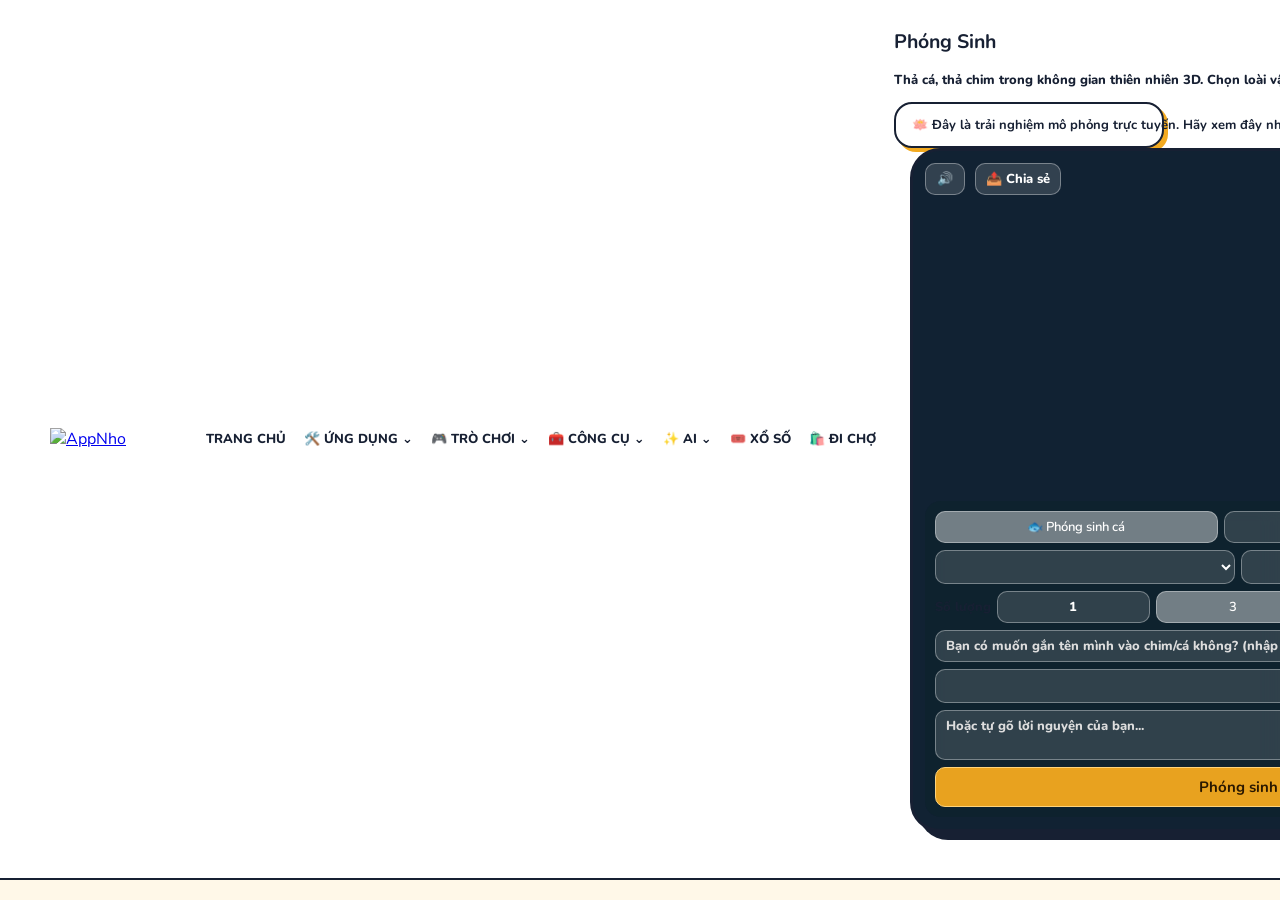
==== index.html @ ea3e2822 "Add files via upload" ====
<!doctype html>
<html lang="vi">
<head>
<meta charset="utf-8">
<meta name="viewport" content="width=device-width,initial-scale=1,viewport-fit=cover">
<title>Phóng Sinh – AppNho</title>
<meta name="description" content="Trải nghiệm phóng sinh trực tuyến với cá koi, rùa và chim trong khung cảnh thiên nhiên 3D.">
<meta name="theme-color" content="#fff8e8">
<meta property="og:title" content="Phóng Sinh – AppNho">
<meta property="og:description" content="Thả cá, thả chim và gửi lời nguyện bình an trong không gian 3D.">
<link rel="preconnect" href="https://fonts.googleapis.com">
<link rel="preconnect" href="https://fonts.gstatic.com" crossorigin>
<link href="https://fonts.googleapis.com/css2?family=Baloo+2:wght@600;700;800&family=Nunito:wght@500;600;700;800&display=swap" rel="stylesheet">
<style>
:root{box-sizing:border-box;padding-top:env(safe-area-inset-top,0px);padding-bottom:env(safe-area-inset-bottom,0px)}
html,body{height:100%;margin:0;overflow:hidden;background:#123;font-family:system-ui,-apple-system,sans-serif;color:#fff}
canvas{position:fixed;inset:0;width:100%;height:100%;touch-action:none}
button,select,input,textarea{font:inherit;font-size:13px;border-radius:10px;border:1px solid rgba(255,255,255,.35);background:rgba(255,255,255,.14);color:#fff;padding:6px 10px}
select option{color:#000}input::placeholder,textarea::placeholder{color:#ddd}
button{cursor:pointer}button.on{background:rgba(255,255,255,.42);font-weight:600}
#p{position:fixed;left:8px;right:8px;bottom:calc(env(safe-area-inset-bottom,0px) + 8px);max-width:540px;margin:auto;background:rgba(15,35,45,.72);backdrop-filter:blur(10px);border-radius:16px;padding:10px;z-index:3;display:grid;gap:7px;max-height:52vh;overflow:auto}
#p.h>:not(.r0){display:none}.r{display:flex;gap:6px;flex-wrap:wrap;align-items:center}.r>*{flex:1;min-width:0}
#cn{max-width:90px;flex:none}#go{background:#e8a21f;border-color:#ffd37a;color:#2a1800;font-weight:700;font-size:15px;padding:9px}
#top{position:fixed;top:calc(env(safe-area-inset-top,0px) + 10px);right:10px;display:flex;gap:6px;z-index:3}
#pr{position:fixed;left:0;right:0;top:22%;text-align:center;padding:0 24px;font-size:22px;text-shadow:0 2px 12px #000;opacity:0;transition:opacity 1.2s;pointer-events:none;z-index:2}
#pr.s{opacity:1}#p,#top{transition:opacity .6s,transform .6s}.a{opacity:0!important;pointer-events:none!important;transform:translateY(24px)}#sb{position:fixed;top:calc(env(safe-area-inset-top,0px) + 10px);left:58px;z-index:3;transition:opacity .6s,transform .6s}#md{position:fixed;inset:0;background:rgba(0,0,0,.6);z-index:9;display:flex;align-items:center;justify-content:center}#md[hidden]{display:none}.bx{background:rgba(15,35,45,.96);border-radius:16px;padding:14px;max-width:440px;width:92%;display:grid;gap:8px;position:relative}.bx h3{margin:0}#vd{width:100%;border-radius:10px;background:#000;max-height:38vh}#mx{position:absolute;right:8px;top:8px}small{opacity:.75}body::after{content:'';position:fixed;inset:0;pointer-events:none;z-index:1;background:radial-gradient(ellipse at center,transparent 58%,rgba(0,12,28,.35) 100%)}#spk{position:fixed;top:calc(env(safe-area-inset-top,0px) + 10px);left:10px;z-index:4;width:40px;padding:6px 0}


@import url('https://fonts.googleapis.com/css2?family=Baloo+2:wght@600;700;800&family=Nunito:wght@500;600;700;800&display=swap');
:root{--navy:#172033;--ink:#465064;--gold:#f3aa20;--sun:#ffd65c;--cream:#fff8e8}
*{box-sizing:border-box}
html,body{height:auto;min-height:100%;margin:0;overflow-x:hidden;overflow-y:auto;background:var(--cream);font-family:'Nunito',system-ui,sans-serif;color:var(--navy)}
body{background-color:var(--cream);background-image:radial-gradient(rgba(243,170,32,.2) 1.6px,transparent 1.9px);background-size:28px 28px}
.site-header{position:relative;z-index:20;display:flex;align-items:center;justify-content:space-between;gap:24px;padding:12px max(20px,calc((100% - 1180px)/2));background:#fff;border-bottom:2px solid var(--navy);box-shadow:0 3px 0 rgba(23,32,51,.08)}
.site-header .brand{display:flex;align-items:center;flex:none}.site-header .appnho-logo{display:block;width:132px;height:auto;object-fit:contain}
.main-nav{display:flex;align-items:center;gap:18px}.main-nav a{color:var(--navy);font-weight:800;font-size:13px;text-decoration:none;white-space:nowrap}
.nav-drop{position:relative}.nav-drop>a{display:block}.dropdown{display:none;position:absolute;top:100%;left:0;min-width:220px;padding:10px;background:#fff;border:2px solid var(--navy);border-radius:14px;box-shadow:4px 4px 0 var(--navy);z-index:30}.nav-drop:hover .dropdown,.nav-drop:focus-within .dropdown{display:grid;gap:8px}.dropdown a{padding:7px;border-radius:8px}.dropdown a:hover{background:#fff0bf}
.menu-toggle{display:none;background:var(--navy);color:white;border:0;border-radius:10px;padding:8px 12px;font-size:20px}
.ps-intro{width:min(1180px,calc(100% - 40px));margin:26px auto 18px;display:flex;justify-content:space-between;gap:24px;align-items:end}
.ps-intro h1{font:800 clamp(30px,4vw,48px)/1.08 'Baloo 2',sans-serif;margin:0 0 8px;color:var(--navy)}
.ps-intro p{margin:0;color:var(--ink);line-height:1.65;font-weight:700;max-width:760px}
.ps-note{background:#fff;border:2px solid var(--navy);border-radius:18px;padding:12px 16px;box-shadow:4px 4px 0 var(--gold);font-size:13px;max-width:270px;font-weight:700}
.ps-stage{position:relative;width:min(1440px,calc(100% - 32px));height:min(760px,76vh);min-height:580px;margin:0 auto 34px;overflow:hidden;border:3px solid var(--navy);border-radius:30px;background:#123;box-shadow:8px 8px 0 var(--navy);isolation:isolate}
.ps-stage canvas{position:absolute!important;inset:0;width:100%;height:100%;display:block;touch-action:none}
.ps-stage #p{position:absolute;left:12px;right:12px;bottom:12px;max-width:540px;margin:auto;max-height:54%;z-index:5}
.ps-stage #top{position:absolute;top:12px;right:12px;z-index:5}
.ps-stage #pr{position:absolute;top:18%;z-index:4}
.ps-stage #sb{position:absolute;top:12px;left:62px;z-index:5}
.ps-stage #spk{position:absolute;top:12px;left:12px;z-index:6}
.ps-stage #dock{position:absolute;top:12px;left:12px;right:12px;z-index:7;display:flex;align-items:center;justify-content:flex-end;gap:6px}
.ps-stage #dock.a,.ps-stage #top.a{opacity:0;pointer-events:none;transform:translateY(24px)}
.ps-stage #fb{position:absolute;z-index:8}
.ps-stage #rui{position:absolute;z-index:9;top:58px;right:14px}
.ps-stage #p,.ps-stage #top,.ps-stage #sb,.ps-stage #spk,.ps-stage #dock,.ps-stage #fb,.ps-stage #rui{max-width:calc(100% - 24px)}
.ps-stage #p button,.ps-stage #top button,.ps-stage #dock button,.ps-stage #fb{border-radius:10px}
.ps-stage #md,.ps-stage #mv,.ps-stage #ma{position:fixed;z-index:100}
body::after{display:none}
.appnho-footer{position:relative;z-index:2;background:#172033;color:#fff;padding:42px max(20px,calc((100% - 1180px)/2)) 18px;margin-top:24px}
.appnho-footer-grid{display:grid;grid-template-columns:1.2fr .8fr .8fr 1.4fr;gap:28px}
.appnho-footer img{width:150px;max-width:100%;height:auto}.appnho-footer p{color:#d6dcea}.appnho-footer h3{font:800 16px 'Baloo 2',sans-serif;color:#ffd65c;margin:0 0 12px}
.appnho-footer a{display:block;color:#e7ebf3;text-decoration:none;font-size:14px;line-height:1.9}.appnho-footer a:hover{color:#ffd65c}
.appnho-footer-bottom{border-top:1px solid #465064;margin-top:28px;padding-top:18px;display:flex;justify-content:space-between;gap:20px;flex-wrap:wrap;color:#d6dcea;font-size:13px}.appnho-footer-bottom a{display:inline-block;margin-left:10px}
@media(max-width:900px){.site-header{padding:12px 20px}.menu-toggle{display:block}.main-nav{display:none;position:absolute;left:12px;right:12px;top:100%;padding:16px;background:white;border:2px solid var(--navy);border-radius:16px;box-shadow:5px 5px 0 var(--navy);align-items:stretch;flex-direction:column;gap:14px;max-height:75vh;overflow:auto}.main-nav.open{display:flex}.dropdown{position:static;box-shadow:none;margin-top:8px}.nav-drop:hover .dropdown{display:grid}.ps-intro{align-items:start;flex-direction:column}.ps-note{max-width:none}.ps-stage{width:calc(100% - 20px);height:72vh;min-height:560px;border-radius:20px}.appnho-footer-grid{grid-template-columns:1fr 1fr}}
@media(max-width:560px){.site-header .appnho-logo{width:112px}.ps-intro{width:calc(100% - 28px);margin-top:20px}.ps-stage{width:calc(100% - 12px);min-height:620px;height:78vh;margin-bottom:24px}.appnho-footer-grid{grid-template-columns:1fr 1fr;gap:20px}.appnho-footer-bottom{display:block}.appnho-footer-bottom span{display:block!important;margin-bottom:12px}.appnho-footer-bottom a{margin:0 12px 0 0}.ps-stage #p{max-height:52%;padding:8px}.ps-stage #dock{justify-content:flex-end;flex-wrap:wrap}.ps-stage #dock button{font-size:12px}}

</style>
</head>
<body>
<header class="site-header"><a class="brand" href="https://appnho.io.vn/"><img alt="AppNho" class="appnho-logo" src="https://res.cloudinary.com/wnlmpwor/image/upload/v1791358939/AppNho_logo_transparent.png"/></a><button aria-label="Mở menu" class="menu-toggle" type="button">☰</button><nav class="main-nav"><a href="https://appnho.io.vn/">TRANG CHỦ</a><div class="nav-drop"><a href="https://appnho.io.vn/apps/index.html">🛠️ ỨNG DỤNG <span>⌄</span></a><div class="dropdown"><a href="https://appnho.io.vn/apps/index.html">Khám phá Apps</a><a href="https://appnho.io.vn/apps/qr-generator/index.html">QR Generator</a><a href="https://appnho.io.vn/apps/vietqr/index.html">QR chuyển khoản VietQR</a><a href="https://appnho.io.vn/apps/barcode-generator/index.html">Tạo mã vạch</a><a href="https://appnho.io.vn/apps/number-to-words/index.html">Số tiền thành chữ</a><a href="https://appnho.io.vn/apps/salary-calculator/index.html">Máy tính lương</a><a href="https://appnho.io.vn/apps/loan-calculator/index.html">Tính khoản vay &amp; trả góp</a><a href="https://appnho.io.vn/apps/lunar-calendar/index.html">Lịch âm &amp; đổi ngày</a><a href="https://appnho.io.vn/apps/random-picker/index.html">Quay chọn &amp; chia nhóm</a><a href="https://appnho.io.vn/apps/file-compare/index.html">File Compare</a><a href="https://appnho.io.vn/apps/text-cleaner/index.html">Text Cleaner</a><a href="https://appnho.io.vn/apps/screenshot-to-text/index.html">Screenshot to Text</a><a href="https://appnho.io.vn/apps/music-marble/index.html">Music Marble Studio</a></div></div><div class="nav-drop"><a href="https://appnho.io.vn/games/index.html">🎮 TRÒ CHƠI <span>⌄</span></a><div class="dropdown"><a href="https://appnho.io.vn/games/index.html">Khu trò chơi</a></div></div><div class="nav-drop"><a href="https://appnho.io.vn/tools/index.html">🧰 CÔNG CỤ <span>⌄</span></a><div class="dropdown"><a href="https://appnho.io.vn/tools/index.html">Khám phá Công cụ</a><a href="https://appnho.io.vn/tools/calculators/index.html">Tính toán</a><a href="https://appnho.io.vn/tools/seller/index.html">Bán hàng</a><a href="https://appnho.io.vn/tools/excel-csv/index.html">Excel &amp; CSV</a><a href="https://appnho.io.vn/tools/text/index.html">Văn bản</a><a href="https://appnho.io.vn/tools/image/index.html">Hình ảnh</a><a href="https://appnho.io.vn/tools/pdf/index.html">PDF</a></div></div><div class="nav-drop"><a href="https://appnho.io.vn/ai/index.html">✨ AI <span>⌄</span></a><div class="dropdown"><a href="https://appnho.io.vn/ai/index.html">Khu AI</a><a href="https://appnho.io.vn/ai/content/index.html">AI viết nội dung</a><a href="https://appnho.io.vn/ai/data/index.html">AI dữ liệu</a><a href="https://appnho.io.vn/ai/image/index.html">AI hình ảnh</a><a href="https://appnho.io.vn/ai/document/index.html">AI tài liệu</a></div></div><a class="nav-direct" href="https://appnho.io.vn/lottery/index.html">🎟️ XỔ SỐ</a><a class="nav-direct" href="https://appnho.io.vn/di-cho/index.html">🛍️ ĐI CHỢ</a><a class="nav-direct" href="https://appnho.io.vn/news/>📰 TIN TỨC</a></nav></header>
<section class="ps-intro">
<div><h1>Phóng Sinh</h1><p>Thả cá, thả chim trong không gian thiên nhiên 3D. Chọn loài vật, khung cảnh và gửi lời nguyện bình an của bạn.</p></div>
<div class="ps-note">🪷 Đây là trải nghiệm mô phỏng trực tuyến. Hãy xem đây như một không gian tĩnh tâm và gửi lời chúc lành.</div>
</section>
<main id="ps-stage" class="ps-stage">
<div id="top"><button id="vt" class="on">Trên mặt hồ</button><button id="vu">Dưới nước</button></div>
<div id="pr"></div><button id="spk" title="Nhạc nền">🔊</button><div id="sb"><button id="sh">📤 Chia sẻ</button></div>
<div id="md" hidden><div class="bx"><button id="mx">✕</button><h3>Chia sẻ phóng sinh</h3><video id="vd" controls playsinline muted loop></video><p id="vs" style="margin:0;font-size:13px"></p>
<div class="r"><button id="sf">Facebook</button><button id="sx">X</button><button id="st">Telegram</button><button id="sl">Sao chép link</button></div>
<div class="r"><button id="sv">Chia sẻ video</button><button id="sd">Tải video</button></div>
<small>Facebook chỉ nhận đường dẫn. Muốn đăng video thả cá: bấm “Chia sẻ video” (điện thoại) hoặc “Tải video” rồi đăng lên Facebook kèm đường dẫn để mọi người vào khám phá.</small></div></div>
<div id="p">
<div class="r r0"><button id="mf" class="on">🐟 Phóng sinh cá</button><button id="mb">🕊️ Phóng sinh chim</button><button id="tg" style="flex:none">▾</button></div>
<div class="r"><select id="sc"></select><select id="sp"></select></div>
<div class="r"><span style="flex:none">Số lượng</span><button class="n" data-n="1">1</button><button class="n on" data-n="3">3</button><button class="n" data-n="5">5</button><input id="cn" type="number" min="1" max="30" placeholder="Nhập số"></div>
<input id="nm" maxlength="24" placeholder="Bạn có muốn gắn tên mình vào chim/cá không? (nhập tên)">
<select id="ps"></select>
<textarea id="pt" rows="2" placeholder="Hoặc tự gõ lời nguyện của bạn..."></textarea>
<button id="go">Phóng sinh</button>
</div>
</main>
<footer class="appnho-footer"><div class="appnho-footer-grid"><div class="footer-brand"><a href="https://appnho.io.vn/"><img alt="AppNho" src="https://res.cloudinary.com/wnlmpwor/image/upload/v1791358939/AppNho_logo_transparent.png"/></a><p>Mỗi thứ một chút. Nhưng đều đáng dùng.</p></div><div><h3>BẮT ĐẦU</h3><a href="https://appnho.io.vn/">Trang chủ</a><a href="https://appnho.io.vn/apps/index.html">Ứng dụng</a><a href="https://appnho.io.vn/tools/index.html">Công cụ</a><a href="https://appnho.io.vn/ai/index.html">AI</a><a href="https://appnho.io.vn/games/index.html">Trò chơi</a></div><div><h3>APPNHO</h3><a href="https://appnho.io.vn/apps/index.html">Ứng dụng</a><a href="https://appnho.io.vn/games/index.html">Trò chơi</a><a href="https://appnho.io.vn/tools/index.html">Công cụ</a>
<a href="https://appnho.io.vn/di-cho/index.html">Đi Chợ</a><a href="https://appnho.io.vn/ai/index.html">AI</a></div><div><h3>APPS</h3><a href="https://appnho.io.vn/apps/qr-generator/index.html">QR Generator</a><a href="https://appnho.io.vn/apps/vietqr/index.html">QR chuyển khoản VietQR</a><a href="https://appnho.io.vn/apps/barcode-generator/index.html">Tạo mã vạch</a><a href="https://appnho.io.vn/apps/number-to-words/index.html">Số tiền thành chữ</a><a href="https://appnho.io.vn/apps/salary-calculator/index.html">Máy tính lương</a><a href="https://appnho.io.vn/apps/loan-calculator/index.html">Tính khoản vay &amp; trả góp</a><a href="https://appnho.io.vn/apps/lunar-calendar/index.html">Lịch âm &amp; đổi ngày</a><a href="https://appnho.io.vn/apps/random-picker/index.html">Quay chọn &amp; chia nhóm</a><a href="https://appnho.io.vn/apps/file-compare/index.html">File Compare</a><a href="https://appnho.io.vn/apps/text-cleaner/index.html">Text Cleaner</a><a href="https://appnho.io.vn/apps/screenshot-to-text/index.html">Screenshot to Text</a><a href="https://appnho.io.vn/apps/index.html">Khám phá tất cả Apps</a></div></div><div class="appnho-footer-bottom"><span>© 2026 AppNho. Một góc nhỏ cho những điều hữu ích.</span><span style="display:flex;align-items:center;justify-content:flex-end;gap:18px;flex-wrap:wrap"><a href="https://appnho.io.vn/privacy/index.html">Chính sách bảo mật</a><a data-en="Cookie Policy" data-vi="Chính sách cookie" href="https://appnho.io.vn/cookies/">Chính sách cookie</a><a href="https://appnho.io.vn/terms/index.html">Điều khoản sử dụng</a><a href="https://appnho.io.vn/contact/index.html">Liên hệ</a><a href="https://appnho.io.vn/">Về trang chủ AppNho</a></span></div></footer>
<script>
const menuButton=document.querySelector('.menu-toggle');
const mainNav=document.querySelector('.main-nav');
if(menuButton&&mainNav)menuButton.addEventListener('click',()=>{const open=mainNav.classList.toggle('open');menuButton.setAttribute('aria-expanded',String(open));});
</script>
 <script src="https://cdnjs.cloudflare.com/ajax/libs/three.js/r128/three.min.js"></script>
<script>
const $=i=>document.getElementById(i),rnd=(a,b)=>a+Math.random()*(b-a),pick=a=>a[Math.random()*a.length|0];
const MOB=matchMedia('(pointer:coarse)').matches||innerWidth<760;let PXR=Math.min(devicePixelRatio,MOB?1.5:2);const ren=new THREE.WebGLRenderer({antialias:!MOB,powerPreference:'high-performance'});ren.setPixelRatio(PXR);$('ps-stage').prepend(ren.domElement);
const sc=new THREE.Scene(),cam=new THREE.PerspectiveCamera(45,1,.1,320);
const hemi=new THREE.HemisphereLight(0xffffff,0x557766,1),sun=new THREE.DirectionalLight(0xffffff,.9);sun.position.set(-20,30,10);sc.add(hemi,sun);
const world=new THREE.Group(),crit=new THREE.Group();sc.add(world,crit);
function cvs(w,h,f){const c=document.createElement('canvas');c.width=w;c.height=h;f(c.getContext('2d'),w,h);return c;}
function tex(c,rep){const t=new THREE.CanvasTexture(c);if(rep){t.wrapS=t.wrapT=THREE.RepeatWrapping;t.repeat.set(rep,rep);}t.anisotropy=4;return t;}
function noise(col,hi,lo,n,rep){return tex(cvs(256,256,(g,w,h)=>{g.fillStyle=col;g.fillRect(0,0,w,h);g.globalAlpha=.35;for(let i=0;i<n;i++){g.fillStyle=Math.random()<.5?hi:lo;g.beginPath();g.ellipse(rnd(0,w),rnd(0,h),rnd(1,4),rnd(1,3),rnd(0,3),0,7);g.fill();}}),rep);}
function skyDome(a,b){const t=tex(cvs(4,256,(g,w,h)=>{const r=g.createLinearGradient(0,0,0,h);r.addColorStop(0,a);r.addColorStop(.5,b);r.addColorStop(1,b);g.fillStyle=r;g.fillRect(0,0,w,h);}));const m=new THREE.Mesh(new THREE.SphereGeometry(150,16,12),new THREE.MeshBasicMaterial({map:t,side:1,fog:false,depthWrite:false}));m.renderOrder=-1;return m;}
const BT={};function blob(rgba,s,x,y,z,add){if(!BT[rgba])BT[rgba]=tex(cvs(128,128,g=>{const r=g.createRadialGradient(64,64,0,64,64,64);r.addColorStop(0,rgba);r.addColorStop(1,'rgba(255,255,255,0)');g.fillStyle=r;g.fillRect(0,0,128,128);}));const m=new THREE.Sprite(new THREE.SpriteMaterial({map:BT[rgba],transparent:true,fog:false,depthWrite:false,blending:add?2:1}));m.scale.set(s,s*(add?1:.4),1);m.position.set(x,y,z);return m;}
function tree(k,col,s){const g=new THREE.Group(),M=c=>new THREE.MeshLambertMaterial({color:c,flatShading:true});
const tr=new THREE.Mesh(new THREE.CylinderGeometry(.12,.18,1.6,6),M('#5a4030'));tr.position.y=.8;g.add(tr);
if(k==='c')for(let i=0;i<4;i++){const c=new THREE.Mesh(new THREE.ConeGeometry(1.5-i*.3,1.8,8),M(col));c.position.y=1.6+i*.9;g.add(c);}
else for(let i=0;i<4;i++){const b=new THREE.Mesh(new THREE.IcosahedronGeometry(1.1,1),M(col));b.position.set(rnd(-.7,.7),2.3+rnd(0,1.1),rnd(-.7,.7));b.scale.setScalar(rnd(.7,1.1));g.add(b);}
g.scale.setScalar(s);return g;}
const DOT=tex(cvs(32,32,g=>{const r=g.createRadialGradient(16,16,0,16,16,16);r.addColorStop(0,'#fff');r.addColorStop(1,'rgba(255,255,255,0)');g.fillStyle=r;g.fillRect(0,0,32,32);}));
function Parts(n,col,size,grav){const g=new THREE.BufferGeometry(),p=new Float32Array(n*3).fill(-999),v=new Float32Array(n*3),l=new Float32Array(n);g.setAttribute('position',new THREE.BufferAttribute(p,3));
const m=new THREE.Points(g,new THREE.PointsMaterial({color:col,size,map:DOT,transparent:true,opacity:.85,depthWrite:false}));m.frustumCulled=false;m.renderOrder=grav<0?4:1;sc.add(m);let i=0;
return{add(x,y,z,a,b,c,life){p.set([x,y,z],i*3);v.set([a,b,c],i*3);l[i]=life;i=(i+1)%n;},
up(dt){for(let k=0;k<n;k++){const y=k*3+1;if(l[k]>0){l[k]-=dt;v[y]+=grav*dt;p[y-1]+=v[y-1]*dt;p[y]+=v[y]*dt;p[y+1]+=v[y+1]*dt;if((grav<0&&p[y]<0)||(grav>0&&p[y]>-.05)){l[k]=0;p[y]=-999;}}else p[y]=-999;}g.attributes.position.needsUpdate=true;}};}
const drops=Parts(500,0xffffff,.12,-9),bubs=Parts(400,0xcff6ff,.1,.8);
function label(txt,w){const t=tex(cvs(512,128,(g,W,H)=>{g.font='bold 54px system-ui,sans-serif';g.textAlign='center';g.textBaseline='middle';g.lineWidth=10;g.strokeStyle='rgba(0,40,60,.8)';g.strokeText(txt,W/2,H/2,480);g.fillStyle='#fff';g.fillText(txt,W/2,H/2,480);}));
const s=new THREE.Sprite(new THREE.SpriteMaterial({map:t,transparent:true,depthTest:false,fog:false}));s.renderOrder=6;s.scale.set(w,w/4,1);return s;}

// ---------- nước ----------
const wu={t:{value:0},fl:{value:0},uR:{value:Array.from({length:8},()=>new THREE.Vector4(0,0,-99,0))},sky:{value:new THREE.Color()},hz:{value:new THREE.Color()},deep:{value:new THREE.Color()},cam:{value:new THREE.Vector3()}};let ri=0;
const water=new THREE.Mesh(new THREE.PlaneGeometry(240,240),new THREE.ShaderMaterial({uniforms:wu,transparent:true,side:2,depthWrite:false,
vertexShader:'varying vec3 w;void main(){vec4 p=modelMatrix*vec4(position,1.);w=p.xyz;gl_Position=projectionMatrix*viewMatrix*p;}',
fragmentShader:`uniform float t,fl;uniform vec4 uR[8];uniform vec3 sky,hz,deep,cam;varying vec3 w;
void main(){vec2 q=w.xz+vec2(fl*t,0.);
vec2 n=vec2(sin(q.x*1.7+t*.9)+sin(q.y*2.3-t*.7)+sin((q.x+q.y)*3.1+t*1.3),sin(q.y*1.9+t*.8)+sin(q.x*2.7-t*1.1)+sin((q.x-q.y)*3.7+t))*.05;float rg=0.;
for(int i=0;i<8;i++){vec2 d=w.xz-uR[i].xy;float r=length(d),a=t-uR[i].z,f=a*1.5;float e=exp(-abs(r-f)*3.)*exp(-a*.6)*step(0.,a);n+=normalize(d+vec2(1e-4))*sin((r-f)*16.)*e*.18;rg+=e*.2;}
vec3 N=normalize(vec3(n.x,1.,n.y)),V=normalize(cam-w);float fr=pow(1.-abs(dot(N,V)),3.);vec3 c;float al;
if(cam.y>0.){c=mix(deep,mix(hz,sky,.5),fr*.9+.1);c+=pow(max(dot(reflect(-V,N),normalize(vec3(.4,.6,.3))),0.),60.)*.8+rg*.5;al=.45+fr*.5+rg*.2;}
else{c=mix(deep*1.6+.1,hz,fr*.6)+rg*.4;al=.35+fr*.6;}
gl_FragColor=vec4(c,clamp(al,0.,1.));}`}));
water.rotation.x=-Math.PI/2;water.renderOrder=3;
function ripple(x,z){wu.uR.value[ri++%8].set(x,z,T,1);}
function splash(x,z){ripple(x,z);setTimeout(()=>ripple(x,z),350);for(let i=0;i<26;i++)drops.add(x,.02,z,rnd(-1,1),rnd(2,4.5),rnd(-1,1),1.2);for(let i=0;i<22;i++)bubs.add(x,-.2,z,rnd(-.3,.3),rnd(.2,.8),rnd(-.3,.3),2.5);}

// ---------- cá ----------
const FT={kohaku:{n:'Koi Kohaku',base:'#fff9f3',p:[[.02,.31,.36,'#e23117'],[.38,.58,.38,'#e23117'],[.64,.8,.3,'#e23117']]},
ogon:{n:'Koi Ogon (vàng)',base:'#e6ac14',mid:'#f5d050',p:[],rg:.28,mt:.35,fc:0xffe7a0},
sanke:{n:'Koi Sanke',base:'#fffaf4',p:[[.02,.3,.34,'#e23117'],[.36,.5,.3,'#e23117'],[.6,.74,.26,'#e23117'],[.29,.37,.14,'#15110f'],[.5,.58,.15,'#15110f'],[.74,.8,.1,'#15110f']]},
showa:{n:'Koi Showa',base:'#fff6ee',p:[[.02,.3,.36,'#e23117'],[.38,.56,.36,'#e23117'],[.66,.78,.3,'#e23117'],[.28,.4,.42,'#15110f'],[.54,.67,.42,'#15110f'],[.77,.92,.3,'#15110f']]},
turtle:{n:'Rùa'}};
const Lb=4,sm=x=>Math.min(Math.max(x,0),1),prof=t=>t<.3?Math.pow(Math.sin(t/.3*1.5708),.55):t<.4?1:1-.9*Math.pow((t-.4)/.6,1.6);
const hT=t=>.74*(.8+.2*sm(t/.3))*prof(t),hB=t=>.58*(.85+.15*sm(t/.3))*prof(t),hW=t=>.66*prof(t),X2T=x=>(Lb/2-x)/Lb;
function fishTex(d){const W=1024,H=512;return tex(cvs(W,H,g=>{const gr=g.createLinearGradient(0,0,0,H);gr.addColorStop(0,d.base);gr.addColorStop(.5,d.mid||d.base);gr.addColorStop(1,d.base);g.fillStyle=gr;g.fillRect(0,0,W,H);
for(const[u0,u1,w,col]of d.p){g.fillStyle=col;for(const cy of[0,H]){g.beginPath();for(let i=0;i<=40;i++){const t=i/40;g.lineTo((u0+(u1-u0)*t)*W,cy-w*H*Math.pow(Math.sin(Math.PI*t),.5)*(.85+.25*Math.sin(t*9+u0*20)));}
for(let i=40;i>=0;i--){const t=i/40;g.lineTo((u0+(u1-u0)*t)*W,cy+w*H*Math.pow(Math.sin(Math.PI*t),.5)*(.85+.25*Math.cos(t*7+u0*20)));}g.closePath();g.fill();}}
const rx=18,ry=12,cw=27,rs=9;for(let r=0;r*rs<540;r++)for(let x=-cw+(r%2)*cw/2;x<1060;x+=cw){g.save();g.translate(x+rnd(-2,2),r*rs+rnd(-2,2));g.scale(1,ry/rx);g.globalCompositeOperation='source-over';const q=g.createRadialGradient(-4,-2,0,0,0,rx);q.addColorStop(0,'rgba(255,255,255,.16)');q.addColorStop(.7,'rgba(255,255,255,0)');g.fillStyle=q;g.beginPath();g.arc(0,0,rx,0,7);g.fill();
g.globalCompositeOperation='multiply';g.strokeStyle='rgba(185,125,105,.32)';g.lineWidth=1.8;g.beginPath();g.arc(0,0,rx-1,-1.15,1.15);g.stroke();g.restore();}
g.globalCompositeOperation='source-over';g.strokeStyle='rgba(120,50,35,.4)';g.lineWidth=3;for(const c of[.25,.75]){g.beginPath();g.moveTo(.29*W,(c-.15)*H);g.quadraticCurveTo(.325*W,c*H,.29*W,(c+.15)*H);g.stroke();}}));}
const FIN=tex(cvs(128,128,g=>{const r=g.createLinearGradient(0,128,0,0);r.addColorStop(0,'rgba(255,228,210,1)');r.addColorStop(.5,'rgba(255,245,235,.92)');r.addColorStop(1,'rgba(255,252,248,.7)');g.fillStyle=r;g.fillRect(0,0,128,128);g.strokeStyle='rgba(230,190,170,.6)';for(let i=0;i<=24;i++){g.beginPath();g.moveTo(i*128/24,128);g.lineTo(i*128/24,0);g.stroke();}}));
function geo(P,U,I){const g=new THREE.BufferGeometry();g.setAttribute('position',new THREE.Float32BufferAttribute(P,3));g.setAttribute('uv',new THREE.Float32BufferAttribute(U,2));g.setIndex(I);return g;}
function grid(base,tip,nu,nv){const P=[],U=[],I=[];for(let i=0;i<=nu;i++){const u=i/nu,b=base(u),t=tip(u);for(let j=0;j<=nv;j++){const v=j/nv;P.push(b[0]+(t[0]-b[0])*v,b[1]+(t[1]-b[1])*v,b[2]+(t[2]-b[2])*v);U.push(u,v);}}
for(let i=0;i<nu;i++)for(let j=0;j<nv;j++){const a=i*(nv+1)+j,b=a+nv+1;I.push(a,b,a+1,b,b+1,a+1);}const g=geo(P,U,I);g.computeVertexNormals();return g;}
const pecF=sc_=>grid(u=>[(.06-.12*u)*sc_,0,0],u=>{const a=-.2+1.5*u,l=.85*(1-.32*u*u)*sc_;return[-Math.sin(a)*l,-.08*u*sc_,Math.cos(a)*l];},10,5),PEC=[pecF(1.15),pecF(.8)];
const EYE=new THREE.SphereGeometry(.07,12,8).scale(1,1,.5),PUP=new THREE.SphereGeometry(.043,10,8).scale(1,1,.5),EYM=new THREE.MeshStandardMaterial({color:0xcfc7ad,roughness:.2,metalness:.35}),PUM=new THREE.MeshStandardMaterial({color:0x060606}),
LIP=new THREE.TorusGeometry(1,.3,8,24).rotateY(Math.PI/2).scale(.05,.045,.125),LIM=new THREE.MeshStandardMaterial({color:0xf0a894,roughness:.4}),
BAR=new THREE.TubeGeometry(new THREE.CatmullRomCurve3([new THREE.Vector3(0,0,.11),new THREE.Vector3(.1,-.03,.2),new THREE.Vector3(.12,-.14,.3),new THREE.Vector3(.04,-.26,.34)]),8,.011,5),BAM=new THREE.MeshStandardMaterial({color:0xf0c590});
function mkFish(key){const d=FT[key];if(!d.m){d.m=new THREE.MeshStandardMaterial({map:fishTex(d),roughness:d.rg||.35,metalness:d.mt||.05,side:2});d.f=new THREE.MeshStandardMaterial({map:FIN,color:d.fc||0xffffff,transparent:true,side:2,depthWrite:false,roughness:.75});}
const N=MOB?30:44,R=MOB?14:20,P=[],U=[],I=[];for(let i=0;i<=N;i++){const t=i/N,x=Lb/2-t*Lb;for(let j=0;j<=R;j++){const a=j/R*6.2832,c=Math.cos(a);P.push(x,c>0?hT(t)*c:hB(t)*c,hW(t)*Math.sin(a));U.push(t,j/R);}}
for(let i=0;i<N;i++)for(let j=0;j<R;j++){const a=i*(R+1)+j,b=a+R+1;I.push(a,b,a+1,b,b+1,a+1);}
const bg=geo(P,U,I);bg.computeVertexNormals();const F=new THREE.Group(),G=[],pt=[],fn=[];
const reg=(g,amp)=>G.push({g,b:g.attributes.position.array.slice(),uv:g.attributes.uv.array,amp}),fin=g=>{const m=new THREE.Mesh(g,d.f);m.renderOrder=2;return m;};
const tg=grid(u=>[-Lb/2+.12,(2*u-1)*.07,0],u=>{const k=Math.abs(2*u-1);return[-Lb/2+.12-(.8+.5*Math.sin(1.5708*Math.pow(k,.8))),Math.sign(2*u-1)*k*(1-.12*k*k),0];},18,8),
dg=grid(u=>{const x=.95-1.95*u;return[x,hT(X2T(x))-.03,0];},u=>{const x=.95-1.95*u,h=.08+.36*Math.pow(1-u,.85);return[x-.45*h,hT(X2T(x))-.03+h,0];},14,4),
ag=grid(u=>{const x=-.95-.5*u;return[x,-hB(X2T(x))+.03,0];},u=>{const x=-.95-.5*u;return[x-.22,-hB(X2T(x))-.42*(1-.4*u),0];},8,4);
F.add(new THREE.Mesh(bg,d.m),fin(tg),fin(dg),fin(ag));reg(bg,0);reg(tg,.1);reg(dg,.03);reg(ag,.045);
const at=(o,x,y,z)=>{o.position.set(x,y,z);pt.push({o,x,z});F.add(o);};
[[.85,-.3,.52,0,.16,.5],[-.1,-.5,.15,1,.1,.95]].forEach(([x,y,z,k,a,b])=>[1,-1].forEach(s=>{const gp=new THREE.Group();gp.add(fin(PEC[k]));gp.scale.z=s;gp.userData={s,a,b};at(gp,x,y,z*s);fn.push(gp);}));
[1,-1].forEach(s=>{const e=new THREE.Group(),p=new THREE.Mesh(PUP,PUM);p.position.set(.012,0,.017);e.add(new THREE.Mesh(EYE,EYM),p);if(s<0)e.rotation.y=Math.PI;at(e,1.4,.14,.51*s);const b=new THREE.Mesh(BAR,BAM);b.scale.z=s;at(b,1.95,-.05,0);});
at(new THREE.Mesh(LIP,LIM),1.96,-.045,0);F.userData={G,pt,fn};return F;}
const wv=(x,tt)=>{const t=X2T(x);return .3*(.12+t*t*1.3)*Math.sin(t*5.2-tt);};
function animFish(o,tt){const u=o.userData;for(const e of u.G){const p=e.g.attributes.position.array,b=e.b;for(let i=0;i<p.length;i+=3){let z=b[i+2]+wv(b[i],tt);if(e.amp){const k=i/3*2;z+=e.amp*Math.pow(e.uv[k+1],1.4)*Math.sin(e.uv[k]*13+e.uv[k+1]*4-tt*.8);}p[i+2]=z;}e.g.attributes.position.needsUpdate=true;}
for(const q of u.pt)q.o.position.z=q.z+wv(q.x,tt);u.fn.forEach((f,i)=>f.rotation.x=f.userData.s*(f.userData.b+f.userData.a*Math.sin(tt*.6+i)));}
let TT;function mkTurtle(){const g=new THREE.Group(),M=c=>new THREE.MeshStandardMaterial({color:c,roughness:.6});
if(!TT)TT=tex(cvs(256,256,q=>{q.fillStyle='#4a5b2c';q.fillRect(0,0,256,256);q.strokeStyle='#223012';q.lineWidth=5;for(let y=0;y<5;y++)for(let x=0;x<6;x++){const cx=x*50+(y%2)*25,cy=y*56+20;q.beginPath();for(let k=0;k<6;k++)q.lineTo(cx+26*Math.cos(k*1.047),cy+26*Math.sin(k*1.047));q.closePath();q.stroke();}}));
const sh=new THREE.Mesh(new THREE.SphereGeometry(.5,24,14),new THREE.MeshStandardMaterial({map:TT,roughness:.4}));sh.scale.set(1.2,.5,1);sh.position.y=.05;
const bl=new THREE.Mesh(new THREE.SphereGeometry(.5,16,10),M('#d8cf9a'));bl.scale.set(1.1,.3,.9);bl.position.y=-.08;
const hd=new THREE.Mesh(new THREE.SphereGeometry(.15,14,10),M('#6b7a3a'));hd.position.set(.72,.03,0);hd.scale.set(1.4,1,1);g.add(sh,bl,hd);
for(const s of[1,-1]){const e=new THREE.Mesh(new THREE.SphereGeometry(.05,12,10),M('#e9e2b8'));e.position.set(.83,.085,.125*s);g.add(e);const q=new THREE.Mesh(new THREE.SphereGeometry(.032,10,8),M('#050505'));q.position.set(.862,.09,.14*s);g.add(q);}
const tl=new THREE.Mesh(new THREE.ConeGeometry(.05,.2,6),M('#6b7a3a'));tl.rotation.z=1.57;tl.position.set(-.65,-.02,0);g.add(tl);g.userData.fl=[];
for(const[x,z,l]of[[.4,.4,.55],[-.4,.32,.32]])for(const s of[1,-1]){const p=new THREE.Group(),f=new THREE.Mesh(new THREE.SphereGeometry(.25,10,8),M('#6b7a3a'));f.scale.set(.55,.12,1*l/.5);f.position.z=.22*s*l/.5;p.add(f);p.position.set(x,-.02,z*s);g.add(p);g.userData.fl.push([p,s]);}
return g;}

// ---------- chim ----------
const BD={sparrow:{n:'Chim sẻ',c:'#8a6a45',b:'#d9cdb5',w:'#6a4a2a',t:'#5a4026',k:'#444',s:3},dove:{n:'Bồ câu',c:'#f4f4f2',b:'#ffffff',w:'#e6e6e4',t:'#dcdcdc',k:'#e9a090',s:3.6},bulbul:{n:'Chào mào',c:'#6b5a48',b:'#f1efe8',w:'#5a4a3a',t:'#4a3a2c',k:'#222',s:3.2,crest:1}};
function mkBird(key){const d=BD[key],g=new THREE.Group(),M=c=>new THREE.MeshLambertMaterial({color:c,flatShading:true});
const sp=(r,c,sx,sy,sz,x,y,z)=>{const m=new THREE.Mesh(new THREE.SphereGeometry(r,10,8),M(c));m.scale.set(sx,sy,sz);m.position.set(x,y,z);g.add(m);return m;};
sp(.1,d.c,1,.9,1.8,0,0,0);sp(.09,d.b,.95,.7,1.5,0,-.03,.02);sp(.065,d.c,1,1,1,0,.04,.19);
const bk=new THREE.Mesh(new THREE.ConeGeometry(.02,.07,4),M(d.k));bk.rotation.x=1.57;bk.position.set(0,.035,.27);g.add(bk);
const tl=new THREE.Mesh(new THREE.BoxGeometry(.08,.015,.17),M(d.t));tl.position.set(0,0,-.23);g.add(tl);
if(d.crest){const c=new THREE.Mesh(new THREE.ConeGeometry(.03,.1,4),M('#111'));c.position.set(0,.11,.17);c.rotation.x=-.5;g.add(c);for(const s of[1,-1])sp(.018,'#d02a1a',1,1,1,.05*s,.03,.2);}
g.userData.w=[];for(const s of[1,-1]){const p=new THREE.Group(),w=new THREE.Mesh(new THREE.BoxGeometry(.3,.012,.13),M(d.w));w.position.x=.15*s;p.add(w);p.position.set(.07*s,.04,0);g.add(p);g.userData.w.push([p,s]);}
g.scale.setScalar(d.s);return g;}

// ---------- cảnh ----------
const FS={river:{n:'Góc sông',sky:['#6fa8d6','#e6eef0'],deep:[.10,.30,.26],gr:'#7d8a4a',bot:'#b6a77d',shape:'r',hw:8,hd:3,flow:.4,tr:['b','#5f8f3c'],rk:1},
pond:{n:'Ao hồ',sky:['#78b0dc','#f3e8d2'],deep:[.08,.28,.30],gr:'#5f8f3c',bot:'#8d8a6b',shape:'c',hw:5,hd:5,flow:0,tr:['b','#7aa63a'],lily:1,rk:1},
stream:{n:'Con suối',sky:['#8fc4e0','#e4efe6'],deep:[.12,.4,.45],gr:'#4d7a38',bot:'#9aa5a0',shape:'r',hw:7,hd:1.6,flow:1.2,tr:['c','#245a30'],rk:3}};
const BS={forest:{n:'Rừng',sky:['#8ec1e8','#f2ead4'],g:'#3f6e2f',tr:['c','#1f5a32'],N:70},plateau:{n:'Cao nguyên',sky:['#5da2e2','#dfe9f2'],g:'#8d9356',tr:['c','#3b6a3a'],N:16,mt:1},
grass:{n:'Thảo nguyên',sky:['#6db2ec','#fbeed0'],g:'#a3b04b',tr:['b','#6b8f2f'],N:9},autumn:{n:'Mùa thu',sky:['#f0c08a','#fbe9cf'],g:'#a1722f',tr:['b','#d9731f'],N:60,cs:['#d9731f','#e8a21f','#b7381b']},
spring:{n:'Mùa xuân',sky:['#8fd0f5','#fdeef3'],g:'#7fc15d',tr:['b','#f7b6cf'],N:50,fl:1}};
let mode='f',FW=null,DOME=null,UC=new THREE.Color(),HC=new THREE.Color(),CA=null,L=[],T=0;
function clr(){while(world.children.length)world.remove(world.children[0]);while(crit.children.length)crit.remove(crit.children[0]);L=[];}
function plane(w,h,mat,y){const m=new THREE.Mesh(new THREE.PlaneGeometry(w,h),mat);m.rotation.x=-1.5708;m.position.y=y;return m;}
function buildF(k){clr();const s=FW=FS[k];DOME=skyDome(s.sky[0],s.sky[1]);world.add(DOME,blob('rgba(255,244,214,1)',70,-60,45,-100,1));
for(let i=0;i<6;i++)world.add(blob('rgba(255,255,255,.85)',rnd(25,45),rnd(-90,90),rnd(40,60),rnd(-110,-50)));
wu.sky.value.set(s.sky[0]);wu.hz.value.set(s.sky[1]);wu.deep.value.setRGB(...s.deep);wu.fl.value=s.flow;world.add(water);
UC.setRGB(s.deep[0]*1.1,s.deep[1]*1.4,s.deep[2]*1.4);HC.set(s.sky[1]);
world.add(plane(240,240,new THREE.MeshLambertMaterial({map:noise(s.bot,'#d8cfae','#6f6a52',700,40)}),-3.2));
CA=tex(cvs(256,256,g=>{g.strokeStyle='rgba(255,255,255,.7)';g.lineWidth=2;for(let i=0;i<70;i++){g.beginPath();g.ellipse(rnd(0,256),rnd(0,256),rnd(6,22),rnd(4,14),rnd(0,3),0,7);g.stroke();}}),24);
world.add(plane(240,240,new THREE.MeshBasicMaterial({map:CA,transparent:true,blending:2,depthWrite:false,opacity:.45}),-3.15));
const gm=new THREE.MeshLambertMaterial({map:noise(s.gr,'#a9c26a','#2f4d22',900,50)});const ring=s.shape==='c';
if(ring){const r=new THREE.Mesh(new THREE.RingGeometry(s.hw+.9,120,48),gm);r.rotation.x=-1.5708;r.position.y=.2;world.add(r);}
else for(const sg of[1,-1])world.add(plane(240,60,gm,.2)).children.at(-1).position.z=sg*(s.hd+.9+30);
const edge=()=>{if(ring){const a=rnd(0,6.28),r=s.hw+.9+rnd(-.1,.6);return[Math.cos(a)*r,Math.sin(a)*r];}return[rnd(-30,30),pick([1,-1])*(s.hd+.9+rnd(-.1,.6))];};
const rm=new THREE.MeshLambertMaterial({color:'#7d7a72',flatShading:true}),rem=new THREE.MeshLambertMaterial({color:'#7a9a3c'});
for(let i=0;i<30*s.rk;i++){const[x,z]=edge(),r=new THREE.Mesh(new THREE.DodecahedronGeometry(rnd(.15,.45)),rm);r.position.set(x,.25,z);r.scale.y=.6;r.rotation.set(rnd(0,3),rnd(0,3),0);world.add(r);}
for(let i=0;i<60;i++){const[x,z]=edge();for(let j=0;j<4;j++){const c=new THREE.Mesh(new THREE.ConeGeometry(.03,rnd(.8,1.5),4),rem);c.position.set(x+rnd(-.2,.2),.8,z+rnd(-.2,.2));c.rotation.set(rnd(-.2,.2),0,rnd(-.2,.2));world.add(c);}}
if(s.lily)for(let i=0;i<16;i++){const a=rnd(0,6.28),r=Math.sqrt(Math.random())*(s.hw-.6),l=new THREE.Mesh(new THREE.CircleGeometry(rnd(.25,.45),14),new THREE.MeshLambertMaterial({color:'#3f8a3a',side:2}));l.rotation.x=-1.5708;l.position.set(Math.cos(a)*r,.03,Math.sin(a)*r);world.add(l);if(i%3==0){const f=new THREE.Mesh(new THREE.SphereGeometry(.12,8,6),new THREE.MeshLambertMaterial({color:'#f4a6c4'}));f.position.set(l.position.x,.12,l.position.z);f.scale.y=.8;world.add(f);}}
for(let i=0;i<40;i++){const a=rnd(0,6.28),d=ring?s.hw+4+rnd(0,35):0,t=tree(s.tr[0],s.tr[1],rnd(1.2,2.4));
if(ring)t.position.set(Math.cos(a)*d,.2,Math.sin(a)*d);else t.position.set(rnd(-50,50),.2,pick([1,-1])*(s.hd+5+rnd(0,30)));world.add(t);}
fillSel();}
function buildB(k){clr();const s=BS[k];world.add(skyDome(s.sky[0],s.sky[1]),blob('rgba(255,244,214,1)',70,-50,50,-110,1));HC.set(s.sky[1]);
for(let i=0;i<8;i++)world.add(blob('rgba(255,255,255,.85)',rnd(25,50),rnd(-100,100),rnd(35,65),rnd(-120,-40)));
world.add(plane(500,500,new THREE.MeshLambertMaterial({map:noise(s.g,'#b8c878','#2f4d22',900,80)}),0));
if(s.mt)for(let i=0;i<7;i++){const m=new THREE.Mesh(new THREE.ConeGeometry(rnd(25,40),rnd(30,55),6),new THREE.MeshLambertMaterial({color:'#7c93a8',flatShading:true}));m.position.set(-120+i*40+rnd(-10,10),15,rnd(-170,-130));world.add(m);}
for(let i=0;i<8;i++){const h=new THREE.Mesh(new THREE.SphereGeometry(1,12,8),new THREE.MeshLambertMaterial({color:s.g}));h.scale.set(rnd(20,40),rnd(4,9),rnd(10,20));h.position.set(rnd(-100,100),0,rnd(-130,-70));world.add(h);}
for(let i=0;i<s.N;i++){const t=tree(s.tr[0],s.cs?pick(s.cs):s.tr[1],rnd(1.5,3.2));t.position.set(rnd(-70,70),0,rnd(-110,-12));if(Math.abs(t.position.x)<4&&t.position.z>-30)t.position.x+=14;world.add(t);}
if(s.fl)for(let i=0;i<120;i++){const f=new THREE.Mesh(new THREE.SphereGeometry(.12,6,4),new THREE.MeshBasicMaterial({color:pick(['#fff','#f9d2e4','#ffe86b'])}));f.position.set(rnd(-30,30),.1,rnd(-40,8));world.add(f);}
fillSel();}

// ---------- hành vi ----------
const rndPt=f=>{const s=FW;if(s.shape==='c'){const a=rnd(0,6.28),r=Math.sqrt(Math.random())*s.hw*f;return[Math.cos(a)*r,Math.sin(a)*r];}return[rnd(-1,1)*s.hw*f,rnd(-1,1)*s.hd*f*.85];};
function addC(c){crit.add(c.o);L.push(c);if(L.length>(MOB?24:40)){const o=L.shift();crit.remove(o.o);}}
function spFish(key,name){const tu=key==='turtle',o=tu?mkTurtle():mkFish(key),s=tu?rnd(.9,1.1):rnd(.28,.36),b=rp();o.scale.setScalar(s);o.rotation.order='YZX';o.position.set(b[0],rnd(3,4),b[1]);
if(name){const lb=label(name,1.3/s);lb.position.set(0,(tu?.52:.3)/s,0);o.add(lb);}
const c={o,s,tu,h:rnd(0,6.28),sp:tu?.35:rnd(.7,1),ph:rnd(0,6),dp:tu?rnd(-2.6,-2.1):rnd(-1.9,-.7),vy:-1,st:0,tx:0,tz:0,tt:0,e:0,
up(dt){const p=o.position;if(!this.st){this.vy-=9*dt;p.y+=this.vy*dt;o.rotation.z=-1.2;if(p.y<0){splash(p.x,p.z);this.st=1;this.vy=-2;}}
else{this.e+=dt;this.tt-=dt;const dx=this.tx-p.x,dz=this.tz-p.z;if(this.tt<0||dx*dx+dz*dz<.4){const q=rndPt(.9);this.tx=q[0];this.tz=q[1];this.tt=rnd(4,9);}
let d=Math.atan2(dz,dx)-this.h;d=Math.atan2(Math.sin(d),Math.cos(d));this.h+=Math.max(-1,Math.min(1,d*2))*dt*1.4;
const v=this.sp*(this.e<1.5?1.7:1);p.x+=Math.cos(this.h)*v*dt+FW.flow*dt*.15;p.z+=Math.sin(this.h)*v*dt;
const ny=this.dp+Math.sin(T*.4+this.ph)*.2;this.vy=(ny-p.y)*1.6;p.y+=this.vy*dt;o.rotation.z+=(Math.atan2(this.vy,v)*.8-o.rotation.z)*Math.min(1,dt*4);
if(Math.random()<dt*.05&&p.y>-1.2)ripple(p.x,p.z);}
o.rotation.y=-this.h;const tt=T*(3.5+this.sp*3)+this.ph;
if(this.tu||tu)for(const[f,sg]of o.userData.fl)f.rotation.x=sg*Math.sin(T*2.2+this.ph)*.6;else animFish(o,tt);return 1;}};
addC(c);}
function spBird(key,name){const o=mkBird(key),d=BD[key];o.position.set(rnd(-2.5,2.5),.5,rnd(-1,2));if(name){const lb=label(name,1.9/d.s);lb.position.set(0,.2,0);o.add(lb);}
const v=new THREE.Vector3(rnd(-.5,.5),.1,-1).normalize(),c={o,t:0,ph:rnd(0,6),v,sp:rnd(6,8),
up(dt){this.t+=dt;const p=o.position,vy=Math.max(.25,3.4-this.t*.45);this.v.set(this.v.x+Math.sin(T*.7+this.ph)*dt*.15,vy/this.sp,this.v.z).normalize();
p.addScaledVector(this.v,this.sp*dt*(this.t<1?.5+this.t*.5:1));o.lookAt(p.x+this.v.x,p.y+this.v.y,p.z+this.v.z);
const a=Math.sin(T*(16+this.ph)+this.ph)*.85;for(const[w,s]of o.userData.w){w.rotation.z=a*s;w.userData.o.rotation.z=Math.sin(T*(16+this.ph)+this.ph-1)*.5;}return this.t<30&&p.z>-170;}};addC(c);}

// ---------- UI ----------
const PR=['Nguyện cho tất cả chúng sinh được an lành, thoát khỏi khổ đau.','Con xin phóng sinh để cầu cho gia đình bình an, mạnh khỏe, vạn sự như ý.','Nguyện công đức này hồi hướng cho cha mẹ, ông bà, tổ tiên được siêu thoát.','Cầu cho người thân bệnh tật tiêu trừ, tai qua nạn khỏi.','Nguyện mọi loài được tự do, sống trong yêu thương và bình yên.'];
$('ps').innerHTML='<option value="">Chọn câu cầu nguyện gợi ý...</option>'+PR.map((t,i)=>`<option value="${i}">${t}</option>`).join('');
$('ps').onchange=e=>{if(e.target.value!=='')$('pt').value=PR[e.target.value];};
function fillSel(){}
function fill(){const f=mode==='f';$('sc').innerHTML=Object.entries(f?FS:BS).map(([k,v])=>`<option value="${k}">${v.n}</option>`).join('');$('sp').innerHTML=Object.entries(f?FT:BD).map(([k,v])=>`<option value="${k}">${v.n}</option>`).join('');}
let cnt=3;document.querySelectorAll('.n').forEach(b=>b.onclick=()=>{document.querySelectorAll('.n').forEach(x=>x.classList.remove('on'));b.classList.add('on');cnt=+b.dataset.n;$('cn').value='';});
const num=()=>{const v=parseInt($('cn').value);return v>0?Math.min(30,v):cnt;};
$('tg').onclick=()=>{$('p').classList.toggle('h');$('tg').textContent=$('p').classList.contains('h')?'▴':'▾';};
let GL={},CU={tx:0,ty:0,tz:0,yaw:0,pitch:.5,dist:10},V='top',touched=0,au;
function setView(v){V=v;const u=v==='under',f=mode==='f';
if(f){GL=u?{tx:0,ty:-1.6,tz:0,yaw:0,pitch:.1,dist:7.5}:{tx:0,ty:-.3,tz:0,yaw:0,pitch:.8,dist:10.5};sc.fog=u?new THREE.FogExp2(UC,.085):new THREE.Fog(HC,40,170);sc.background=u?UC:null;DOME.visible=!u;hemi.color.set(u?'#7fd6dc':'#ffffff');hemi.intensity=u?.95:1.05;}
else{GL={tx:0,ty:4,tz:-5,yaw:0,pitch:-.15,dist:12};sc.fog=new THREE.Fog(HC,60,230);sc.background=null;hemi.color.set('#ffffff');hemi.intensity=1.05;}
$('vt').classList.toggle('on',!u);$('vu').classList.toggle('on',u);}
function build(){L=[];mode==='f'?buildF($('sc').value):buildB($('sc').value);setView(mode==='f'?'top':'bird');}
function setMode(m){mode=m;$('mf').classList.toggle('on',m==='f');$('mb').classList.toggle('on',m==='b');$('top').style.display=m==='f'?'flex':'none';fill();build();}
$('mf').onclick=()=>setMode('f');$('mb').onclick=()=>setMode('b');$('sc').onchange=build;
$('vt').onclick=()=>{touched=1;setView('top');};$('vu').onclick=()=>{touched=1;setView('under');};
function showPr(nm){const t=$('pt').value.trim();if(!t)return;$('pr').textContent=t+(nm?'  — '+nm:'');$('pr').classList.add('s');setTimeout(()=>$('pr').classList.remove('s'),9000);}
$('go').onclick=()=>{const n=num(),nm=$('nm').value.trim(),k=$('sp').value;showPr(nm);ah=1;lock=Date.now()+1500;pp.classList.add('a');tp.classList.add('a');sb.classList.add('a');PRT=$('pt').value.trim()+(nm?' — '+nm:'');startRec();
if(mode==='f'){setView('top');touched=0;clearTimeout(au);au=setTimeout(()=>{if(!touched&&mode==='f')setView('under');},7000);}
for(let i=0;i<n;i++)setTimeout(()=>mode==='f'?spFish(k,nm):spBird(k,nm),i*400+200);};
const cv=ren.domElement,ptr=new Map();let pin=0;
cv.onpointerdown=e=>{cv.setPointerCapture(e.pointerId);ptr.set(e.pointerId,e);touched=1;};
cv.onpointermove=e=>{if(!ptr.has(e.pointerId))return;const o=ptr.get(e.pointerId);ptr.set(e.pointerId,e);
if(ptr.size===1){const lim=mode==='b'?[-.4,.35]:V==='under'?[-.3,.2]:[.25,1.45];GL.yaw-=(e.clientX-o.clientX)*.006;GL.pitch=Math.min(lim[1],Math.max(lim[0],GL.pitch+(e.clientY-o.clientY)*.005));if(mode==='b')GL.yaw=Math.max(-1.2,Math.min(1.2,GL.yaw));}
else if(ptr.size===2){const[a,b]=[...ptr.values()],d=Math.hypot(a.clientX-b.clientX,a.clientY-b.clientY);if(pin)GL.dist=Math.min(18,Math.max(3,GL.dist*pin/d));pin=d;}};
cv.onpointerup=cv.onpointercancel=e=>{ptr.delete(e.pointerId);pin=0;};
cv.onwheel=e=>{e.preventDefault();GL.dist=Math.min(18,Math.max(3,GL.dist*(1+e.deltaY*.001)));};
function resize(){const r=$('ps-stage').getBoundingClientRect();ren.setSize(r.width,r.height,false);cam.aspect=r.width/r.height;cam.updateProjectionMatrix();}addEventListener('resize',resize);new ResizeObserver(resize).observe($('ps-stage'));resize();
let HH=()=>0,LC=null,ah=0,ht,lock=0;
const G0={sph:new THREE.SphereGeometry(1,14,10),box:new THREE.BoxGeometry(1,1,1),cone:new THREE.ConeGeometry(1,1,10),cyl:new THREE.CylinderGeometry(1,1,1,10),pyr:new THREE.ConeGeometry(1,1,4).rotateY(.785)},MC={};
const mt=c=>MC[c]||(MC[c]=new THREE.MeshLambertMaterial({color:c})),dk=c=>'#'+new THREE.Color(c).offsetHSL(0,0,-.09).getHexString();
function ad(g,c,x,y,z,sx,sy,sz,p){const m=new THREE.Mesh(G0[g],mt(c));m.position.set(x,y,z);m.scale.set(sx,sy,sz);(p||world).add(m);return m;}
const hf=(a,b)=>(x,z)=>{const d=sm((-z-4)/25);return d*(a*Math.sin(x*.045+1)+b*Math.sin(z*.05+x*.02)+a*.4*Math.sin(x*.12+z*.09));};
function terrain(a,b,h,seg,size){const g=new THREE.PlaneGeometry(size,size,seg,seg).rotateX(-1.5708),p=g.attributes.position,c=[],A=new THREE.Color(a),B=new THREE.Color(b),t=new THREE.Color();
for(let i=0;i<p.count;i++){const x=p.getX(i),z=p.getZ(i),y=h(x,z);p.setY(i,y);t.copy(A).lerp(B,sm(.5+Math.sin(x*.07+1)*Math.cos(z*.05)*.5+y*.04));c.push(t.r,t.g,t.b);}
g.setAttribute('color',new THREE.Float32BufferAttribute(c,3));g.computeVertexNormals();world.add(new THREE.Mesh(g,new THREE.MeshLambertMaterial({vertexColors:true})));}
function tree(k,col,s){const g=new THREE.Group(),d=dk(col);ad('cyl','#5b3f2c',0,.9,0,.15,1.8,.15,g);
if(k==='c')for(let i=0;i<5;i++)ad('cone',i%2?col:d,0,1.5+i*.8,0,1.6-i*.27,1.3,1.6-i*.27,g);
else for(let i=0;i<7;i++)ad('sph',i%2?col:d,rnd(-.9,.9),2.5+rnd(0,1.3),rnd(-.9,.9),rnd(.8,1.3),rnd(.7,1.1),rnd(.8,1.3),g);g.scale.setScalar(s);return g;}
function tr(k,c,x,z,s){const t=tree(k,c,s);t.position.set(x,HH(x,z),z);world.add(t);}
function house(x,z,s,roof,wall){const g=new THREE.Group();ad('box',wall,0,.9,0,3,1.8,2.2,g);ad('pyr',roof,0,2.3,0,2.7,1.3,2.1,g);ad('box','#b5603a',1.1,2.5,-.5,.5,1.5,.5,g);ad('box','#e8933a',-.5,.6,1.12,.7,1.2,.05,g);ad('box','#ffd27a',.8,1,1.12,.5,.5,.05,g);g.position.set(x,HH(x,z),z);g.scale.setScalar(s);world.add(g);}
function flw(n,cols,x0,x1,z0,z1,sz){for(let i=0;i<n;i++){const x=rnd(x0,x1),z=rnd(z0,z1),y=HH(x,z);ad('cyl','#3f8a30',x,y+.3,z,.025,.6,.025);ad('sph',pick(cols),x,y+.62,z,sz,sz*.65,sz);}}
function road(pts,w,c,y){const cu=new THREE.CatmullRomCurve3(pts.map(p=>new THREE.Vector3(p[0],0,p[1]))),P=[],U=[],I=[],n=70;for(let i=0;i<=n;i++){const q=cu.getPoint(i/n),t=cu.getTangent(i/n),h=HH(q.x,q.z)+y;P.push(q.x-t.z*w,h,q.z+t.x*w,q.x+t.z*w,h,q.z-t.x*w);U.push(0,i/n,1,i/n);if(i<n){const a=i*2;I.push(a,a+1,a+2,a+1,a+3,a+2);}}
const g=geo(P,U,I);g.computeVertexNormals();world.add(new THREE.Mesh(g,new THREE.MeshLambertMaterial({color:c,side:2})));}
function mtn(n,c,snow,z0,z1,h0,h1){for(let i=0;i<n;i++){const h=rnd(h0,h1),x=-170+i*340/n+rnd(-10,10),z=rnd(z0,z1);ad('cone',c,x,h/2-2,z,h*.9,h,h*.9).rotation.y=rnd(0,3);if(snow)ad('cone','#f4f8ff',x,h*.82-2,z,h*.29,h*.36,h*.29);}}
const CLD=tex(cvs(256,128,g=>{g.fillStyle='#fff';g.shadowColor='rgba(110,150,200,.45)';g.shadowBlur=12;g.shadowOffsetY=5;[[70,82,30],[110,62,40],[160,66,36],[200,86,26],[130,90,30]].forEach(([x,y,r])=>{g.beginPath();g.arc(x,y,r,0,7);g.fill();});g.fillRect(70,84,130,24);}));
function cloud(x,y,z,s){const m=new THREE.Sprite(new THREE.SpriteMaterial({map:CLD,fog:false,transparent:true,depthWrite:false}));m.scale.set(s,s/2,1);m.position.set(x,y,z);world.add(m);}
const RAY=tex(cvs(256,256,g=>{g.translate(128,128);for(let i=0;i<16;i++){g.rotate(.3927);const r=g.createLinearGradient(0,0,125,0);r.addColorStop(0,'rgba(255,240,190,.8)');r.addColorStop(1,'rgba(255,240,190,0)');g.fillStyle=r;g.beginPath();g.moveTo(0,-4);g.lineTo(125,-1);g.lineTo(125,1);g.lineTo(0,4);g.fill();}}));
function sunS(x,y,z,s){world.add(blob('rgba(255,246,210,1)',s,x,y,z,1));const m=new THREE.Sprite(new THREE.SpriteMaterial({map:RAY,fog:false,transparent:true,depthWrite:false,blending:2,opacity:.7}));m.scale.set(s*1.7,s*1.7,1);m.position.set(x,y,z);world.add(m);}
function buildB(k){clr();const s=BS[k];HC.set(s.sky[1]);LC=k==='autumn'?'#f0902a':k==='spring'?'#ffc0d8':null;world.add(skyDome(s.sky[0],s.sky[1]));
for(let i=0;i<10;i++)cloud(rnd(-120,120),rnd(28,62),rnd(-135,-60),rnd(35,65));
if(k==='forest'){HH=hf(3,2);terrain('#5fb83a','#8fd04a',HH,70,420);sunS(-45,48,-120,60);road([[-5,10],[-2,-4],[4,-14],[8,-24]],.9,'#dccfa0',.08);
for(let i=0;i<50;i++){const x=rnd(-85,85);if(Math.abs(x)<14)continue;tr('c',pick(['#2a8a44','#1f6e3a','#3a9a4a']),x,rnd(-98,-24),rnd(2.6,4.6));}
for(let i=0;i<12;i++)tr('b',pick(['#4aa84a','#6cc04a']),rnd(-45,45),rnd(-60,-34),rnd(1.6,2.6));
house(10,-26,2.6,'#8cbc3a','#efe6cf');flw(36,['#ff9a1a','#ffb02e','#ff7d12'],-14,14,-18,4,.34);}
else if(k==='plateau'){HH=hf(4,3);terrain('#3f8a34','#7fb04a',HH,70,420);sunS(40,28,-130,90);mtn(7,'#8fa8c8',1,-180,-150,40,70);
for(const sg of[-1,1]){ad('sph','#2d7a2e',sg*50,-2,-45,36,32,40);ad('sph','#4a9a3a',sg*44,10,-36,22,16,24);}
road([[-5,10],[7,-5],[-9,-17],[8,-31],[-5,-47],[2,-70],[0,-110]],2,'#a3a8ac',.1);
for(let i=0;i<26;i++){const x=rnd(-14,14),z=rnd(-60,4);if(Math.abs(x)<4)continue;tr('c',pick(['#2f8f3a','#3aa04a']),x,z,rnd(.5,1));}}
else if(k==='grass'){HH=hf(7,4);terrain('#58c030','#9ae04a',HH,80,420);sunS(-60,50,-120,60);
for(let i=0;i<60;i++)tr('c',pick(['#1c5a2a','#2a7034','#236438']),rnd(10,95),rnd(-105,-62),rnd(2,3.4));
for(let i=0;i<14;i++){const x=rnd(15,50),z=rnd(-34,-12),y=HH(x,z);ad('sph','#2c7a30',x,y+1.2,z,rnd(3,5),rnd(1.5,2.2),rnd(3,5));ad('sph','#3a9a3a',x+1,y+2,z,2,1.3,2);}
for(let i=0;i<8;i++)cloud(rnd(-100,100),rnd(25,45),rnd(-110,-70),rnd(50,80));}
else if(k==='autumn'){HH=hf(1.5,1);terrain('#b8812e','#e0a93e',HH,60,420);sunS(25,40,-110,90);road([[0,12],[0,-20],[2,-60],[0,-120]],3.2,'#dcba70',.06);
const cc=['#e8841c','#f0b02a','#c2431a','#f5c842'];
for(let i=0;i<15;i++)for(const sg of[-1,1]){const z=10-i*8,x=sg*(5.5+i*.25),h=rnd(7,10);ad('cyl','#2a1a12',x,h/2,z,.25,h,.25);for(let j=0;j<5;j++)ad('sph',pick(cc),x-sg*rnd(0,2.2),h+rnd(-.5,2),z+rnd(-1.5,1.5),rnd(1.5,2.6),rnd(1.2,2),rnd(1.5,2.6));}
for(let i=0;i<20;i++)tr('b',pick(cc),sgn(),rnd(-100,-40),rnd(2,3));}
else{HH=()=>0;terrain('#7ed04a','#b6e85a',HH,40,420);sunS(-30,45,-120,70);mtn(6,'#6aa89a',0,-165,-135,30,55);
for(let i=0;i<9;i++)ad('box',i%2?'#8fdc3c':'#74c832',-25,.1,-18-i*7,56,.2,6.2);
road([[10,10],[2,-6],[-4,-20],[6,-38],[-2,-60],[4,-90]],1.4,'#e5cf9a',.2);
const bl=(x,y,z,cols,n,r)=>{for(let i=0;i<n;i++)ad('sph',pick(cols),x+rnd(-r,r),y+rnd(-r*.4,r*.6),z+rnd(-r*.6,r*.6),rnd(.55,1.1),rnd(.4,.8),rnd(.55,1.1));};
ad('cyl','#5a3a28',-9,3,-4,.4,6,.4).rotation.z=.25;bl(-8,7,-4,['#ff9fc0','#ff7aa8','#ffc2d6'],28,4.5);
ad('cyl','#5a3a28',10,3,-5,.35,6,.35).rotation.z=-.2;bl(9.5,7,-5,['#ffd21f','#ffe45a','#ffc400'],24,4);
house(20,-32,2.4,'#b5502e','#f1e6cf');for(let i=0;i<6;i++){const x=rnd(26,50),z=rnd(-50,-20);ad('cyl','#7a5a3a',x,5,z,.25,10,.25);ad('sph','#2f9a3a',x,10.5,z,2.6,.6,2.6);}
flw(40,['#ffd21f','#fff','#c88aff'],-12,14,-30,8,.22);}}
function sgn(){return pick([-1,1])*rnd(12,45);}
Object.assign(FS.river,{deep:[.16,.52,.74],gr:'#6cbc48',tr:['b','#4fae3a'],lily:1});Object.assign(FS.pond,{deep:[.2,.58,.78],gr:'#58b83a',tr:['b','#4ea83a']});Object.assign(FS.stream,{deep:[.1,.66,.88],gr:'#52b83c',tr:['c','#2a8a44']});
const ofb=buildF;buildF=function(k){ofb(k);const s=FS[k];UC.setRGB(s.deep[0]*.5,s.deep[1]*.8,s.deep[2]*.85);HH=()=>.2;sunS(-60,45,-100,60);for(let i=0;i<8;i++)cloud(rnd(-100,100),rnd(35,60),rnd(-120,-70),rnd(35,60));
if(k==='river'){mtn(5,'#8aa0b8',0,-110,-90,14,24);ad('box','#e8c02a',0,.25,-40,100,.1,50);ad('box','#d9b878',0,.27,-4.8,80,.05,1);house(-16,-12,1.6,'#b8863a','#e6d8b8');tr('b','#f0a02a',-22,-16,2.6);tr('b','#d9731f',-27,-10,2.2);
for(let c=0;c<4;c++){const bx=rnd(8,22),bz=rnd(-14,-8);for(let i=0;i<10;i++)ad('cyl','#8ab83a',bx+rnd(-.8,.8),3.2,bz+rnd(-.8,.8),.07,6.4,.07);ad('sph','#4aa03a',bx,6.4,bz,1.8,1.1,1.8);}}
else if(k==='pond'){for(let i=0;i<5;i++){const a=rnd(.3,2.8)+3.14,r=6.6;ad('sph','#8e8a7e',Math.cos(a)*r,.4,Math.sin(a)*r,rnd(1,1.6),rnd(.6,.9),rnd(.9,1.4));}
for(let i=0;i<7;i++)ad('sph',pick(['#5cb040','#4aa036']),rnd(-70,70),-4,rnd(-95,-55),rnd(22,40),rnd(10,16),rnd(14,22));flw(26,['#ffd21f','#fff','#ff7aa8'],-12,12,-12,-7,.2);}
else{mtn(6,'#7aa0e0',1,-130,-100,38,60);const len=s.hd*2+3.6;ad('box','#a8703a',3,1.05,0,2,.16,len);ad('box','#7a4a28',2.1,1.55,0,.12,.12,len);ad('box','#7a4a28',3.9,1.55,0,.12,.12,len);
for(let i=0;i<5;i++)ad('sph','#8e8e92',rnd(-9,9),.4,pick([-1,1])*(s.hd+1.7),rnd(1,1.7),rnd(.5,.8),rnd(.8,1.3));flw(36,['#e23a2a','#ffd21f','#fff','#c88aff'],-16,16,s.hd+1,s.hd+9,.2);flw(36,['#e23a2a','#ffd21f','#fff','#c88aff'],-16,16,-s.hd-1,-s.hd-9,.2);}};
Object.assign(BD.sparrow,{back:'#a8541c',belly:'#f3e4c8',bib:'#f2a62a',cap:'#a8421a',cheek:'#fff6e6',ring:'#c86a22',beak:'#6f9db8',leg:'#e89a2a',wing:'#b5642c',cov:'#c97a38',tail:'#8a4a24',s:3.2,wl:1});
Object.assign(BD.dove,{back:'#fbfbfb',belly:'#fff',cap:'#fbfbfb',cheek:'#fff',ring:'#222',beak:'#e23b3b',leg:'#e23b3b',wing:'#eeeef0',cov:'#fff',tail:'#ececee',s:3.8,wl:1.5,olive:1});
Object.assign(BD.bulbul,{back:'#8a7a68',belly:'#f4f1ea',cap:'#1b1b1d',cheek:'#fff',ring:'#222',beak:'#2a2a2a',leg:'#c0803a',wing:'#6e6458',cov:'#8a7a68',tail:'#4a4038',s:3.4,wl:1,spot:'#e23b2a',crest:1});
function mkBird(key){const d=BD[key],g=new THREE.Group(),A=(...a)=>ad(...a,g);
A('sph',d.back,0,0,0,.11,.1,.2);A('sph',d.belly,0,-.03,.02,.1,.075,.17);if(d.bib)A('sph',d.bib,0,-.005,.11,.085,.065,.07);A('sph',d.cap,0,.07,.17,.075,.07,.08);
for(const s of[1,-1]){A('sph',d.cheek,.045*s,.05,.2,.03,.042,.045);A('sph',d.ring,.056*s,.082,.215,.022,.022,.022);A('sph','#111',.063*s,.083,.219,.014,.014,.014);if(d.spot)A('sph',d.spot,.05*s,.03,.208,.014,.014,.014);A('cyl',d.leg,.03*s,-.09,-.03,.007,.07,.007).rotation.x=-1.2;}
A('cone',d.beak,0,.055,.265,.022,.07,.022).rotation.x=1.5708;if(d.crest)A('cone','#111',0,.14,.15,.026,.11,.026).rotation.x=-.6;
for(let i=-1;i<=1;i++)A('sph',d.tail,0,0,-.27,.04,.012,.14).rotation.y=i*.22;
if(d.olive){A('cyl','#7a5a2a',0,.045,.34,.007,.16,.007).rotation.x=1.5708;for(const[z,x]of[[.3,.04],[.37,-.04],[.42,.04]])A('sph','#4aa030',x,.06,z,.025,.008,.05);}
g.userData.w=[];const ang=[0,.14,.28,.42,.56,.7],len=[.3,.33,.33,.3,.26,.2];
for(const s of[1,-1]){const p=new THREE.Group();p.position.set(.07*s,.04,.02);ang.forEach((a,i)=>{const f=new THREE.Group();f.rotation.y=s*a;ad('sph',i<2?d.cov:d.wing,s*len[i]*d.wl/2,0,0,len[i]*d.wl/2,.008,.032,f);p.add(f);});ad('sph',d.cov,s*.07,.006,-.01,.075,.012,.06,p);g.add(p);g.userData.w.push([p,s]);}
g.scale.setScalar(d.s);return g;}
function wake(){if(Date.now()<lock)return;pp.classList.remove('a');tp.classList.remove('a');clearTimeout(ht);if(ah)ht=setTimeout(function f(){if(pp.matches(':hover')||pp.contains(document.activeElement))ht=setTimeout(f,2500);else{pp.classList.add('a');tp.classList.add('a');}},2500);}
addEventListener('mousemove',wake);addEventListener('touchstart',wake,{passive:true});
const LF=Parts(260,0xffffff,.24,-.35),LFm=sc.children[sc.children.length-1].material;
function leafUp(dt){if(mode==='b'&&LC){LFm.color.set(LC);if(Math.random()<dt*70)LF.add(rnd(-30,30),rnd(10,16),rnd(-80,10),rnd(-1,1),rnd(-.4,0),rnd(-.5,.5),14);}LF.up(dt);}
ren.shadowMap.enabled=!MOB;ren.shadowMap.type=THREE.PCFSoftShadowMap;sun.castShadow=true;sun.shadow.mapSize.set(2048,2048);{const c=sun.shadow.camera;c.left=c.bottom=-75;c.right=c.top=75;c.far=260;}sun.target.position.set(0,0,-30);sc.add(sun.target);sun.position.set(-35,55,5);sun.shadow.bias=-.0006;
const Cc=c=>new THREE.Color(c),jn=(x,y,z,s)=>1+.17*Math.sin(x*5+s)*Math.sin(y*4+s*2)*Math.cos(z*5-s)+.08*Math.sin(x*11+y*9+z*7+s);
function blobG(s){const g=new THREE.IcosahedronGeometry(1,2),p=g.attributes.position,c=[],nm=[];for(let i=0;i<p.count;i++){const x=p.getX(i),y=p.getY(i),z=p.getZ(i),n=jn(x,y,z,s);p.setXYZ(i,x*n,y*n*.9,z*n);const l=.6+.5*sm((y+1)/2);c.push(l,l,l);nm.push(x,y,z);}g.setAttribute('color',new THREE.Float32BufferAttribute(c,3));g.setAttribute('normal',new THREE.Float32BufferAttribute(nm,3));return g;}
function conG(seg,hs,jit,dk_){const g=new THREE.ConeGeometry(1,1,seg,hs),p=g.attributes.position,c=[];for(let i=0;i<p.count;i++){const x=p.getX(i),y=p.getY(i),z=p.getZ(i),n=1+jit*Math.sin(Math.atan2(z,x)*6+y*5)*(y<0?1:.4)+jit*.5*Math.sin(x*13+z*11),l=dk_+(1.1-dk_)*(y+.5);p.setXYZ(i,x*n,y,z*n);c.push(l,l,l);}g.setAttribute('color',new THREE.Float32BufferAttribute(c,3));g.computeVertexNormals();return g;}
G0.f0=blobG(1);G0.f1=blobG(4.3);G0.fc=conG(14,1,.14,.55);G0.fm=conG(9,5,.12,.6);
const FEA=tex(cvs(64,64,g=>{g.fillStyle='#fff';g.fillRect(0,0,64,64);g.strokeStyle='rgba(0,0,0,.2)';g.lineWidth=2;for(let r=0;r<6;r++)for(let c=0;c<5;c++){g.beginPath();g.arc(c*13+(r%2)*6.5,r*11,8,.2,2.9);g.stroke();}}));FEA.wrapS=FEA.wrapT=THREE.RepeatWrapping;FEA.repeat.set(5,8);
const MF={},mf=c=>MF[c]||(MF[c]=new THREE.MeshLambertMaterial({color:c,vertexColors:true})),BM=new THREE.MeshLambertMaterial({vertexColors:true,map:FEA});
function ad(g,c,x,y,z,sx,sy,sz,p){let k=g;if(g==='sph'&&Math.max(sx,sy,sz)>=.45)k=pick(['f0','f1']);else if(g==='cone'&&sx>=8)k='fm';const m=new THREE.Mesh(G0[k],k[0]==='f'?mf(c):mt(c));m.position.set(x,y,z);m.scale.set(sx,sy,sz);m.castShadow=true;m.receiveShadow=true;(p||world).add(m);return m;}
function terrain(a,b,h,seg,size){const g=new THREE.PlaneGeometry(size,size,seg,seg).rotateX(-1.5708),p=g.attributes.position,c=[],A=Cc(a),B=Cc(b),t=new THREE.Color();
for(let i=0;i<p.count;i++){const x=p.getX(i),z=p.getZ(i),y=h(x,z);p.setY(i,y);const n=Math.sin(x*.07+1)*Math.cos(z*.05)*.5+Math.sin(x*.31)*Math.sin(z*.27)*.25;t.copy(A).lerp(B,sm(.5+n+y*.04)).offsetHSL(rnd(-.01,.01),0,rnd(-.025,.025));c.push(t.r,t.g,t.b);}
g.setAttribute('color',new THREE.Float32BufferAttribute(c,3));g.computeVertexNormals();const m=new THREE.Mesh(g,new THREE.MeshLambertMaterial({vertexColors:true,map:DET}));m.receiveShadow=true;world.add(m);}
function tree(k,col,s){const g=new THREE.Group(),d=dk(col);ad('cyl','#5b3f2c',0,.9,0,.16,1.8,.16,g);
if(k==='c')for(let i=0;i<5;i++)ad('fc',i%2?col:d,0,1.6+i*.78,0,1.7-i*.3,1.35,1.7-i*.3,g).rotation.y=i;
else for(let i=0;i<8;i++)ad('f0',i%3?col:d,rnd(-1,1),2.5+rnd(0,1.4),rnd(-1,1),rnd(.9,1.35),rnd(.8,1.15),rnd(.9,1.35),g).rotation.y=rnd(0,6);
g.scale.setScalar(s);return g;}
const _m=new THREE.Matrix4(),_q=new THREE.Quaternion(),_e=new THREE.Euler(),_v=new THREE.Vector3(),_s=new THREE.Vector3(),_c=new THREE.Color();
function grassPatch(col,x0,x1,z0,z1,ok,n){n=n*(MOB?.4:1)|0;const m=new THREE.InstancedMesh(new THREE.ConeGeometry(.05,.6,3),new THREE.MeshLambertMaterial(),n);let k=0;
for(let i=0;i<n*3&&k<n;i++){const x=rnd(x0,x1),z=rnd(z0,z1);if(ok&&!ok(x,z))continue;_e.set(rnd(-.3,.3),rnd(0,6),rnd(-.3,.3));_q.setFromEuler(_e);_s.set(1,rnd(.7,1.9),1);_v.set(x,HH(x,z)+.28*_s.y,z);_m.compose(_v,_q,_s);m.setMatrixAt(k,_m);m.setColorAt(k,_c.set(col).offsetHSL(rnd(-.03,.03),0,rnd(-.1,.08)));k++;}
m.count=k;m.instanceMatrix.needsUpdate=true;m.instanceColor.needsUpdate=true;m.receiveShadow=true;m.frustumCulled=false;world.add(m);}
const ob=buildB;buildB=function(k){ob(k);grassPatch({forest:'#4fae32',plateau:'#4a9a36',grass:'#6cc236',autumn:'#c8902f',spring:'#6ac83e'}[k],-30,30,-40,12,(x,z)=>k==='grass'||Math.abs(x)>2.5||z>12,7000);};
const ofb2=buildF;buildF=function(k){ofb2(k);const s=FW;grassPatch('#5cb83a',-30,30,-30,30,(x,z)=>s.shape==='c'?x*x+z*z>(s.hw+1.3)**2:Math.abs(z)>s.hd+1.4,5000);};
function wingTex(c1,c2){return tex(cvs(256,128,(g,W,H)=>{for(let i=0;i<10;i++){const w=W/10,x=i*w,len=H*(.5+.45*Math.sin(Math.min(1,i/8)*1.45+.2)),gr=g.createLinearGradient(0,H-len,0,H);gr.addColorStop(0,c1);gr.addColorStop(1,c2);g.fillStyle=gr;g.fillRect(x,H-len+w/2,w+1,len);g.beginPath();g.arc(x+w/2,H-len+w/2,w/2+.5,Math.PI,0);g.fill();g.strokeStyle='rgba(0,0,0,.25)';g.lineWidth=1.4;g.beginPath();g.moveTo(x+w/2,H);g.lineTo(x+w/2,H-len+4);g.stroke();}
g.fillStyle=c2;for(let i=0;i<9;i++){g.beginPath();g.arc(i*W/9+W/18,H-16,W/18+3,Math.PI,0);g.fill();g.fillRect(i*W/9,H-16,W/9+1,16);}}));}
function bodyG(d){const pts=[[.004,-.3],[.03,-.27],[.06,-.2],[.095,-.08],[.108,.02],[.095,.1],[.068,.14],[.074,.18],[.066,.225],[.03,.255],[.004,.268]].map(a=>new THREE.Vector2(a[0],a[1])),g=new THREE.LatheGeometry(pts,24).rotateX(1.5708).scale(1,.9,1),p=g.attributes.position,c=[],cs={},t=new THREE.Color();
['back','belly','bib','cap','cheek','tail','throat'].forEach(k=>cs[k]=Cc(d[k]||d.belly));
for(let i=0;i<p.count;i++){const x=p.getX(i),y=p.getY(i),z=p.getZ(i);t.copy(cs.back).lerp(cs.belly,sm(.5-y/.08));if(d.bib)t.lerp(cs.bib,sm((z-.04)/.05)*sm((.17-z)/.04)*sm(.3-y/.06));
const h=sm((z-.11)/.03);t.lerp(cs.throat,h*sm(-y/.03-.3));t.lerp(cs.cheek,h*sm((.045-y)/.02)*sm((y+.035)/.03)*sm((.25-z)/.04));t.lerp(cs.cap,h*sm((y-.03)/.025));t.lerp(cs.tail,sm((-.16-z)/.06));c.push(t.r,t.g,t.b);}
g.setAttribute('color',new THREE.Float32BufferAttribute(c,3));g.computeVertexNormals();return g;}
function mkBird(key){const d=BD[key],g=new THREE.Group();if(!d.bg){d.bg=bodyG(d);d.wm=new THREE.MeshLambertMaterial({map:wingTex(d.wing,d.cov),alphaTest:.5,side:2});}
g.add(new THREE.Mesh(d.bg,BM));const A=(...a)=>ad(...a,g);
for(const s of[1,-1]){A('sph',d.ring,.062*s,.02,.205,.02,.02,.02);A('sph','#0a0a0a',.067*s,.021,.208,.013,.013,.013);A('sph','#fff',.07*s,.027,.211,.004,.004,.004);if(d.spot)A('sph',d.spot,.055*s,-.02,.19,.013,.013,.013);A('cyl',d.leg,.03*s,-.085,-.02,.006,.07,.006).rotation.x=-1.2;}
A('cone',d.beak,0,.005,.275,.02,.06,.02).rotation.x=1.5708;if(d.crest)A('cone','#111',0,.105,.15,.024,.1,.024).rotation.x=-.6;
for(let i=-1;i<=1;i++)A('sph',d.tail,0,-.005,-.3,.035,.01,.12).rotation.y=i*.2;
if(d.olive){A('cyl','#7a5a2a',0,.0,.34,.007,.16,.007).rotation.x=1.5708;for(const[z,x]of[[.3,.04],[.37,-.04],[.42,.04]])A('sph','#4aa030',x,.01,z,.025,.008,.05);}
const sp=.2*d.wl,ch_=.16,wg=(a,b)=>new THREE.PlaneGeometry(a,b).rotateX(-1.5708).translate(a/2,0,-b/2+.04);if(!d.g1){d.g1=wg(sp,ch_);d.g2=wg(sp*.9,ch_*.8);}
g.userData.w=[];for(const s of[1,-1]){const p=new THREE.Group(),w=new THREE.Group(),o=new THREE.Group();p.position.set(.07*s,.045,.02);w.scale.x=s;o.position.x=sp;o.add(new THREE.Mesh(d.g2,d.wm));w.add(new THREE.Mesh(d.g1,d.wm),o);p.add(w);p.userData.o=o;g.add(p);g.userData.w.push([p,s]);}
g.scale.setScalar(d.s);return g;}
const pp=$('p'),tp=$('top'),sb=$('sb'),md=$('md'),vd=$('vd'),vs=$('vs');
function wake(){if(Date.now()<lock)return;[pp,tp,sb].forEach(e=>e.classList.remove('a'));clearTimeout(ht);if(ah)ht=setTimeout(function f(){if(pp.matches(':hover')||sb.matches(':hover')||!md.hidden||pp.contains(document.activeElement))ht=setTimeout(f,2500);else[pp,tp,sb].forEach(e=>e.classList.add('a'));},2500);}
let cc2,cx,recOn=0,rec,chs=[],vb=null,vu='',PRT='',recT=0;
function note(t){vs.textContent=t;}
function startRec(){if(rec&&rec.state==='recording')rec.stop();if(!window.MediaRecorder)return;try{const w=Math.min(960,cv.width),h=Math.round(w*cv.height/cv.width);cc2=cc2||document.createElement('canvas');cc2.width=w;cc2.height=h;cx=cc2.getContext('2d');
const fm=['video/mp4','video/webm;codecs=vp9','video/webm'].find(t=>MediaRecorder.isTypeSupported(t));rec=new MediaRecorder(cc2.captureStream(30),fm?{mimeType:fm,videoBitsPerSecond:3e6}:{});chs=[];vb=null;
rec.ondataavailable=e=>e.data.size&&chs.push(e.data);rec.onstop=()=>{recOn=0;vb=new Blob(chs,{type:rec.mimeType||'video/webm'});vu=URL.createObjectURL(vb);if(!md.hidden){vd.src=vu;vd.play().catch(()=>{});note('Video phóng sinh của bạn đã sẵn sàng.');}};rec.start(500);recOn=1;recT=T;const r0=rec;setTimeout(()=>{if(r0.state==='recording')r0.stop();},16000);}catch(e){recOn=0;}}
function drawRec(){if(!recOn)return;const w=cc2.width,h=cc2.height;cx.drawImage(cv,0,0,w,h);cx.shadowColor='#000';cx.shadowBlur=8;cx.fillStyle='rgba(255,255,255,.92)';cx.font='bold '+(h*.045|0)+'px system-ui';cx.fillText('🪷 Phóng Sinh',w*.03,h*.07);
if(T-recT<10&&PRT){const f=h*.05|0;cx.font='600 '+f+'px system-ui';cx.textAlign='center';let l='';const ln=[];for(const t of PRT.split(' ')){if(cx.measureText(l+t).width>w*.86){ln.push(l);l='';}l+=t+' ';}ln.push(l);ln.slice(0,3).forEach((x,i)=>cx.fillText(x,w/2,h*.78+i*f*1.25));cx.textAlign='left';}cx.shadowBlur=0;}
const U=()=>location.href.split('#')[0],TX=()=>'Mình vừa phóng sinh trên Phóng Sinh 🪷'+(PRT?'\n“'+PRT+'”':''),E=encodeURIComponent;
$('sh').onclick=()=>{md.hidden=false;if(vb){vd.src=vu;vd.play().catch(()=>{});note('Video phóng sinh của bạn đã sẵn sàng.');}else note(recOn?'Đang quay video phóng sinh, vui lòng đợi vài giây...':'Hãy bấm Phóng sinh để tạo video, hoặc chia sẻ đường dẫn bên dưới.');};
$('mx').onclick=()=>{md.hidden=true;vd.pause();};
$('sf').onclick=()=>open('https://www.facebook.com/sharer/sharer.php?u='+E(U())+'&quote='+E(TX()),'_blank','noopener');
$('sx').onclick=()=>open('https://twitter.com/intent/tweet?text='+E(TX())+'&url='+E(U()),'_blank','noopener');
$('st').onclick=()=>open('https://t.me/share/url?url='+E(U())+'&text='+E(TX()),'_blank','noopener');
$('sl').onclick=async()=>{try{await navigator.clipboard.writeText(U());note('Đã sao chép liên kết.');}catch(e){note('Hãy sao chép thủ công: '+U());}};
const vfile=()=>new File([vb],'phong-sinh.'+(vb.type.includes('mp4')?'mp4':'webm'),{type:vb.type});
$('sv').onclick=async()=>{if(!vb)return note('Chưa có video, hãy phóng sinh trước.');try{const f=vfile();if(navigator.canShare&&navigator.canShare({files:[f]}))await navigator.share({files:[f],text:TX(),url:U()});else note('Trình duyệt này chưa hỗ trợ chia sẻ trực tiếp video. Hãy bấm Tải video rồi đăng lên Facebook.');}catch(e){}};
$('sd').onclick=()=>{if(!vb)return note('Chưa có video, hãy phóng sinh trước.');const a=document.createElement('a');a.href=vu;a.download=vfile().name;a.click();};
FS.stream.bx=[1.3,4.7];
function rp(){let b=rndPt(.6);while(FW.bx&&b[0]>FW.bx[0]&&b[0]<FW.bx[1])b=rndPt(.6);return b;}
sun.color.set(0xfff0d8);sun.intensity=1.05;const DET=noise('#ffffff','#f4f8ea','#8b9a78',1200,110);
function spBird(key,name){const o=mkBird(key),d=BD[key];o.position.set(rnd(-2.5,2.5),.6,rnd(-1,2));o.traverse(m=>{m.castShadow=true;});
if(name){const lb=label(name,1.9/d.s);lb.position.set(0,.2,0);o.add(lb);}
const V3=THREE.Vector3,mode=pick(['leave','leave','perch','perch','return','circle']),wp=[],far=()=>{const a=rnd(-1.5,1.5);return new V3(Math.sin(a)*170,rnd(25,60),-Math.cos(a)*170+rnd(-30,30));};
if(mode==='leave')wp.push(new V3(rnd(-40,40),rnd(10,22),rnd(-50,-25)),far());
else if(mode==='perch'){wp.push(new V3(rnd(-14,14),rnd(8,15),rnd(-26,-10)),new V3(rnd(-14,14),rnd(5,10),rnd(-18,-4)));const x=rnd(-16,16),z=rnd(-22,-6),Ld=new V3(x,HH(x,z)+.11*d.s,z);Ld.land=1;wp.push(Ld);}
else if(mode==='return')wp.push(new V3(rnd(-30,30),rnd(14,26),rnd(-60,-35)),new V3(rnd(-8,8),rnd(5,9),rnd(0,6)),new V3(rnd(-20,20),rnd(12,20),rnd(30,60)));
else{for(let i=0;i<4;i++){const a=rnd(0,6.28);wp.push(new V3(Math.cos(a)*14,rnd(8,16),-25+Math.sin(a)*12));}wp.push(far());}
const c={o,t:0,ph:rnd(0,6),v:new V3(rnd(-.4,.4),.9,-.6).normalize(),sp:rnd(5,7.5),fq:rnd(14,19),wp,sit:0,
up(dt){this.t+=dt;const p=o.position;
if(this.sit>0){this.sit-=dt;for(const[w,s]of o.userData.w){w.rotation.set(0,s*1.35,0);w.userData.o.rotation.z=0;w.userData.o.scale.x=.3;}o.rotation.z=Math.sin(T*3+this.ph)*.04;o.rotation.x=Math.sin(T*1.3+this.ph)*.12;
if(this.sit<=0){this.wp.push(far());o.rotation.set(0,o.rotation.y,0);for(const[w]of o.userData.w)w.userData.o.scale.x=1;}return true;}
const tg=this.wp[0];if(!tg)return false;const to=tg.clone().sub(p),dist=to.length();
if(dist<(tg.land?.5:6)){if(tg.land){this.sit=rnd(14,35);this.wp.shift();p.copy(tg);o.rotation.set(0,Math.atan2(this.v.x,this.v.z),0);return true;}this.wp.shift();if(!this.wp.length)return false;}
to.normalize();this.v.lerp(to,Math.min(1,dt*(this.t<1.2?.6:1.8))).normalize();
let sp=this.sp*(this.t<1?.5+this.t*.5:1);if(tg.land)sp*=sm(dist/10)*.8+.25;
p.addScaledVector(this.v,sp*dt);o.lookAt(p.x+this.v.x,p.y+this.v.y,p.z+this.v.z);
const gl=Math.sin(T*.5+this.ph)>.75&&!tg.land,a=Math.sin(T*this.fq+this.ph)*(gl?.12:.85);
for(const[w,s]of o.userData.w){w.rotation.set(0,0,a*s);w.userData.o.scale.x=1;w.userData.o.rotation.z=Math.sin(T*this.fq+this.ph-1)*(gl?.05:.5);}
return p.length()<175&&this.t<120;}};addC(c);}
// ----- nhạc nền -----
const MUS={api:'https://api.github.com/repos/qualokhach/nhac-cua-minh/contents/'},EMB=[],spk=$('spk'),aud=new Audio();aud.volume=.5;
let TR=EMB.map(b=>({b64:b})),queue=[],musOn=1,musStarted=0,gest=0,fails=0,AC_=window.AudioContext||window.webkitAudioContext,ctx_,mg,song=[],si=0,t0=0,tmr=null;
function parseMidi(b){const d=new DataView(b);let p=8;const u16=()=>(p+=2,d.getUint16(p-2)),u32=()=>(p+=4,d.getUint32(p-4)),u8=()=>d.getUint8(p++),vl=()=>{let v=0,c;do{c=u8();v=(v<<7)|(c&127);}while(c&128);return v;};
u16();const nt=u16(),div=u16(),ev=[],tempo=[[0,500000]];
for(let t=0;t<nt;t++){p+=4;const end=p+u32();let tick=0,run=0;while(p<end){tick+=vl();let s=d.getUint8(p);if(s<128)s=run;else{p++;if(s<240)run=s;}
if(s===255){const ty=u8(),l=vl();if(ty===81)tempo.push([tick,(d.getUint8(p)<<16)|(d.getUint8(p+1)<<8)|d.getUint8(p+2)]);p+=l;}
else if(s===240||s===247)p+=vl();
else{const ty=s&240,ch=s&15,a=u8(),b2=(ty===192||ty===208)?0:u8();if(ty===144&&b2>0)ev.push([tick,1,a,b2,ch]);else if(ty===128||(ty===144&&!b2))ev.push([tick,0,a,0,ch]);}}p=end;}
tempo.sort((x,y)=>x[0]-y[0]);
const sec=tk=>{let s=0,lt=0,tm=500000;for(const[tt,m]of tempo){if(tt>=tk)break;s+=(tt-lt)*tm/div/1e6;lt=tt;tm=m;}return s+(tk-lt)*tm/div/1e6;};
ev.sort((x,y)=>x[0]-y[0]);return ev.map(e=>[sec(e[0]),e[1],e[2],e[3],e[4]]);}
function toNotes(ev){const on={},out=[];for(const[t,k,n,v,ch]of ev){if(ch===9)continue;const key=ch*128+n;if(k){if(on[key])out.push([on[key][0],Math.max(.05,t-on[key][0]),n,on[key][1]]);on[key]=[t,v];}else if(on[key]){out.push([on[key][0],Math.max(.05,t-on[key][0]),n,on[key][1]]);delete on[key];}}
for(const key in on)out.push([on[key][0],1,key%128,on[key][1]]);return out.sort((a,b)=>a[0]-b[0]);}
function ensureCtx(){if(!ctx_&&AC_){ctx_=new AC_();mg=ctx_.createGain();mg.gain.value=.3;const f=ctx_.createBiquadFilter();f.type='lowpass';f.frequency.value=3200;mg.connect(f);f.connect(ctx_.destination);}if(ctx_&&ctx_.state==='suspended')ctx_.resume();}
function voice(n,v,t,du){const f=440*Math.pow(2,(n-69)/12),o=ctx_.createOscillator(),o2=ctx_.createOscillator(),g=ctx_.createGain(),a=Math.min(.5,v/127*.5);o.type='triangle';o2.type='sine';o.frequency.value=f;o2.frequency.value=f*2;
g.gain.setValueAtTime(0,t);g.gain.linearRampToValueAtTime(a,t+.01);g.gain.exponentialRampToValueAtTime(a*.4,t+.4);g.gain.setValueAtTime(a*.4,t+Math.max(.4,du));g.gain.exponentialRampToValueAtTime(.0001,t+du+.4);o.connect(g);o2.connect(g);g.connect(mg);o.start(t);o2.start(t);o.stop(t+du+.5);o2.stop(t+du+.5);}
function playMidi(ev){song=toNotes(ev);ensureCtx();si=0;t0=ctx_.currentTime+.3;const l=song[song.length-1],end=l?l[0]+l[1]+1.5:5;clearInterval(tmr);
tmr=setInterval(()=>{if(!musOn||ctx_.state!=='running')return;const now=ctx_.currentTime-t0;while(si<song.length&&song[si][0]<now+1.2){const[n0,du,nt,v]=song[si++];voice(nt,v,t0+n0,Math.max(.15,Math.min(du,4)));}if(now>end){clearInterval(tmr);nextTrack();}},250);}
function shuffle(a){for(let i=a.length-1;i>0;i--){const j=Math.random()*(i+1)|0;[a[i],a[j]]=[a[j],a[i]];}return a;}
async function nextTrack(){if(!TR.length||fails>5)return;if(!queue.length)queue=shuffle(TR.slice());const t=queue.pop();try{if(t.b64||/\.midi?$/i.test(t.url)){const b=t.b64?Uint8Array.from(atob(t.b64),c=>c.charCodeAt(0)).buffer:await(await fetch(t.url)).arrayBuffer();playMidi(parseMidi(b));}else{aud.src=t.url;await aud.play();}fails=0;}catch(e){fails++;setTimeout(nextTrack,400);}}
aud.onended=nextTrack;
function startMusic(){if(musStarted||!musOn||!TR.length)return;musStarted=1;ensureCtx();nextTrack();}
const PB='https://qualokhach.github.io/nhac-cua-minh/';
async function discover(){try{const c=JSON.parse(localStorage.getItem('ps_tr')||'null');if(c&&Date.now()-c.t<432e5&&c.l.length){TR=c.l;spk.title='Nhạc nền';if(gest)startMusic();return;}}catch(e){}
try{const j=async u=>(await fetch(u)).json(),R=MUS.api,root=await j(R),AUD=/\.(mid|midi|mp3|ogg|wav|m4a)$/i,dirs=root.filter(x=>x.type==='dir'&&!/^music$/i.test(x.name)),pref=dirs.filter(x=>/midi/i.test(x.name)),use=pref.length?pref:dirs;
for(const d of use){for(const f of await j(R+encodeURIComponent(d.name))){if(f.type==='file'&&AUD.test(f.name))TR.push({url:PB+encodeURI(f.path)});else if(f.type==='dir')for(const g of await j(R+encodeURI(f.path)))if(g.type==='file'&&AUD.test(g.name))TR.push({url:PB+encodeURI(g.path)});}}}catch(e){}
try{if(TR.length)localStorage.setItem('ps_tr',JSON.stringify({t:Date.now(),l:TR}));}catch(e){}
if(!TR.length){spk.style.opacity=.5;spk.title='Chưa tải được nhạc';}else if(gest)startMusic();}
['pointerdown','keydown','touchstart'].forEach(e=>addEventListener(e,()=>{gest=1;startMusic();},true));
spk.onclick=()=>{musOn=!musOn;spk.textContent=musOn?'🔊':'🔇';if(musOn){if(!musStarted)startMusic();else{aud.src&&aud.play().catch(()=>{});ctx_&&ctx_.resume();}}else{aud.pause();ctx_&&ctx_.suspend();}};
if(TR.length)spk.title='Nhạc nền';discover();
const NB='https://qualokhach.github.io/nhac-cua-minh/notes/';
function notesFromJson(j){if(j&&Array.isArray(j.n)&&Array.isArray(j.n[0]))return j.n.map(x=>[+x[0],Math.max(.05,+x[1]),+x[2],x[3]<=1?x[3]*127:x[3]]);const nm={c:0,d:2,e:4,f:5,g:7,a:9,b:11},pitch=v=>{if(typeof v==='number')return v;if(typeof v==='string'){const m=v.trim().toLowerCase().match(/^([a-g])(#|b)?(-?\d)$/);if(m)return 12*(+m[3]+1)+nm[m[1]]+(m[2]==='#'?1:m[2]==='b'?-1:0);const n=parseFloat(v);return isNaN(n)?null:n;}return null;};
const h=j&&j.header||{},ppq=h.ppq||j.ppq||j.ticksPerBeat||j.division||480,bpm=(h.tempos&&h.tempos[0]&&h.tempos[0].bpm)||j.bpm||(j.tempo<500&&j.tempo)||120,tk=x=>x/ppq*60/bpm;
const pk=n=>pitch(n.midi??n.note??n.pitch??n.n??n.key??n.name),st=n=>n.time??n.start??n.t??n.startTime??n.s??(n.ticks!=null?tk(n.ticks):null),out=[];
const add=n=>{const p=pk(n),s=st(n);if(p==null||s==null||isNaN(+s))return;let d=n.duration??n.dur??n.d??n.length??n.len??(n.durationTicks!=null?tk(n.durationTicks):.5),v=n.velocity??n.vel??n.v??.7;if(v<=1)v*=127;out.push([+s,Math.max(.05,+d||.5),p,v]);};
const walk=o=>{if(!o||typeof o!=='object')return;if(Array.isArray(o)){if(o.length&&o[0]&&typeof o[0]==='object'&&!Array.isArray(o[0])&&pk(o[0])!=null&&st(o[0])!=null)o.forEach(add);else o.forEach(walk);}else for(const k in o)walk(o[k]);};
walk(j);const mx=out.reduce((m,n)=>Math.max(m,n[0]+n[1]),0);if(mx>3000)out.forEach(n=>{n[0]/=1000;n[1]/=1000;});return out;}
function playNotes(n){song=n.sort((a,b)=>a[0]-b[0]);ensureCtx();si=0;t0=ctx_.currentTime+.3;const l=song[song.length-1],end=l?l[0]+l[1]+1.5:5;clearInterval(tmr);
tmr=setInterval(()=>{if(!musOn||ctx_.state!=='running')return;const now=ctx_.currentTime-t0;while(si<song.length&&song[si][0]<now+1.2){const[n0,du,nt,v]=song[si++];voice(nt,v,t0+n0,Math.max(.15,Math.min(du,4)));}if(now>end){clearInterval(tmr);nextTrack();}},250);}
async function nextTrack(){if(!TR.length||fails>5)return;if(!queue.length)queue=shuffle(TR.slice());const t=queue.pop();try{const n=notesFromJson(await(await fetch(t.url)).json());if(!n.length)throw new Error('không đọc được nốt');playNotes(n);fails=0;spk.title='Đang phát: '+(t.title||'');}catch(e){console.warn('Nhạc lỗi',t.url,e);fails++;setTimeout(nextTrack,400);}}
async function discover(){try{const c=JSON.parse(localStorage.getItem('ps_tn')||'null');if(c&&Date.now()-c.t<432e5&&c.l.length){TR=c.l;if(gest)startMusic();return;}}catch(e){}
let names=[],titles={};try{const r=await fetch(NB.replace('notes/','songs.json'));if(r.ok)for(const s of await r.json()){names.push(s.id+'.json');titles[s.id+'.json']=s.title;}}catch(e){}
if(!names.length)try{const r=await fetch(NB+'index.json');if(r.ok)names=(await r.json()).map(x=>typeof x==='string'?x:x.file||x.name);}catch(e){}
if(!names.length)try{names=(await(await fetch('https://api.github.com/repos/qualokhach/nhac-cua-minh/contents/notes')).json()).filter(x=>/\.json$/i.test(x.name)&&x.name!=='index.json').map(x=>x.name);}catch(e){}
TR=names.map(n=>({url:NB+encodeURIComponent(String(n).replace(/^.*\//,''))}));
TR.forEach((t,i)=>t.title=titles[names[i]]);try{if(TR.length)localStorage.setItem('ps_tn',JSON.stringify({t:Date.now(),l:TR}));}catch(e){}
if(!TR.length){spk.style.opacity=.5;spk.title='Chưa tải được nhạc';}else{spk.style.opacity=1;spk.title='Nhạc nền';if(gest)startMusic();}}
let fa=16,ft=0;const PRMAX=Math.min(devicePixelRatio,MOB?1.5:2);
function adapt(dt){fa+=(dt*1000-fa)*.05;ft+=dt;if(ft<1.5)return;ft=0;if(fa>26&&PXR>.7){PXR=Math.max(.7,PXR-.15);ren.setPixelRatio(PXR);ren.setSize($('ps-stage').clientWidth,$('ps-stage').clientHeight,false);}else if(fa<15&&PXR<PRMAX){PXR=Math.min(PRMAX,PXR+.1);ren.setPixelRatio(PXR);ren.setSize($('ps-stage').clientWidth,$('ps-stage').clientHeight,false);}}
const st_=document.createElement('style');st_.textContent=`#dock{position:fixed;top:calc(env(safe-area-inset-top,0px) + 10px);left:10px;display:flex;gap:6px;z-index:5;transition:opacity .5s,transform .5s}#ro{max-width:112px}#mv,#ma{position:fixed;inset:0;background:rgba(0,0,0,.6);z-index:9;display:flex;align-items:center;justify-content:center}#mv[hidden],#ma[hidden]{display:none}.x{position:absolute;right:8px;top:8px}#vd2{width:100%;border-radius:10px;background:#000;max-height:44vh}#rui{position:fixed;top:calc(env(safe-area-inset-top,0px) + 10px);left:50%;transform:translateX(-50%);background:rgba(200,30,30,.88);padding:5px 12px;border-radius:20px;z-index:6;display:flex;gap:8px;align-items:center;font-size:13px}#rui[hidden]{display:none}#fb{position:fixed;transform:translate(-50%,-50%);z-index:7;background:#e8a21f;color:#2a1800;font-weight:700;border-color:#ffd37a;padding:10px 16px;white-space:nowrap;box-shadow:0 4px 16px rgba(0,0,0,.45)}#fb[hidden]{display:none}`;document.head.appendChild(st_);
const pc=document.createElement('canvas');pc.style.cssText='position:fixed;inset:0;width:100%;height:100%;pointer-events:none;z-index:2';document.body.appendChild(pc);const pg=pc.getContext('2d');
function sizePc(){const d=Math.min(devicePixelRatio,2);pc.width=$('ps-stage').clientWidth*d;pc.height=$('ps-stage').clientHeight*d;}addEventListener('resize',sizePc);sizePc();
// ----- lời nguyện trình chiếu -----
let PY=null,pdirty=false;
function startPrayer(txt,st){const ws=txt.split(/\s+/).filter(Boolean);if(!ws.length){PY=null;return;}PY={ws,s:st&&st!=='auto'?st:pick(['karaoke','subtitle','reveal']),t0:T,dur:Math.max(10,ws.length*.6+5)};}
function showPr(nm){const t=$('pt').value.trim();if(!t){PY=null;return;}startPrayer(t+(nm?' — '+nm:''),$('pst').value);}
function lay(g,ws,maxW){const sp=g.measureText(' ').width,L=[];let cur=[],cw=0;ws.forEach((x,i)=>{const ww=g.measureText(x).width;if(cw+ww>maxW&&cur.length){L.push(cur);cur=[];cw=0;}cur.push({i,x,w:ww});cw+=ww+sp;});if(cur.length)L.push(cur);return{L,sp};}
function drawPrayer(g,w,h){if(!PY)return;const p=T-PY.t0,n=PY.ws.length,du=PY.dur;if(p>du){PY=null;return;}
const fs=Math.round(w<h?w*.062:Math.min(w*.034,h*.062)),lh=fs*1.38,rv=PY.s==='reveal';g.save();g.textBaseline='middle';g.textAlign='left';g.lineJoin='round';g.font=(rv?'italic 700 ':'700 ')+fs+'px '+(rv?'Georgia,serif':'"Segoe UI",system-ui,sans-serif');
const fade=Math.max(0,Math.min(1,p/.9,(du-p)/1.1)),maxW=w*(w<h?.86:.72);g.globalAlpha=fade;
const draw=(L,sp,y0,fn)=>L.forEach((ln,r)=>{const tw=ln.reduce((a,o)=>a+o.w,0)+sp*(ln.length-1);let x=(w-tw)/2;const y=y0+r*lh;for(const o of ln){fn(o,x,y);x+=o.w+sp;}});
if(PY.s==='karaoke'){const{L,sp}=lay(g,PY.ws,maxW),y0=h*.72-(L.length-1)*lh/2,dw=(du-3.5)/n;
draw(L,sp,y0,(o,x,y)=>{const q=Math.max(0,Math.min(1,(p-1-o.i*dw)/dw));g.lineWidth=fs*.17;g.strokeStyle='rgba(0,15,35,.72)';g.strokeText(o.x,x,y);g.fillStyle='rgba(255,255,255,.93)';g.fillText(o.x,x,y);
if(q>0){g.save();g.beginPath();g.rect(x,y-lh/2,o.w*q,lh);g.clip();g.shadowColor='#ffb53a';g.shadowBlur=fs*.5;g.fillStyle='#ffd36a';g.fillText(o.x,x,y);g.restore();}});}
else if(PY.s==='subtitle'){const per=w<h?5:7,ch=Math.ceil(n/per),cd=(du-1.5)/ch,c=Math.max(0,Math.min(ch-1,Math.floor((p-.5)/cd))),lp=p-.5-c*cd,{L,sp}=lay(g,PY.ws.slice(c*per,(c+1)*per),maxW),a=Math.max(0,Math.min(1,lp/.35,(cd-lp)/.35)),bh=L.length*lh+fs*.7,y0=h*.84-bh/2+lh/2+(1-a)*fs*.5;
g.globalAlpha=fade*a;g.fillStyle='rgba(0,0,0,.5)';const bw=Math.max(...L.map(l=>l.reduce((s,o)=>s+o.w,0)+sp*(l.length-1)))+fs*1.2,bx=(w-bw)/2;g.beginPath();if(g.roundRect)g.roundRect(bx,y0-lh/2-fs*.35,bw,bh,fs*.4);else g.rect(bx,y0-lh/2-fs*.35,bw,bh);g.fill();
draw(L,sp,y0,(o,x,y)=>{g.lineWidth=fs*.1;g.strokeStyle='rgba(0,0,0,.6)';g.strokeText(o.x,x,y);g.fillStyle='#fff';g.fillText(o.x,x,y);});}
else{const{L,sp}=lay(g,PY.ws,maxW),y0=h*.42-(L.length-1)*lh/2,dw=(du-4)/n;
draw(L,sp,y0,(o,x,y)=>{const a=Math.max(0,Math.min(1,(p-.6-o.i*dw)/.6));if(a<=0)return;g.globalAlpha=fade*a;g.shadowColor='#ffcf6a';g.shadowBlur=fs*.7;g.lineWidth=fs*.1;g.strokeStyle='rgba(60,25,0,.55)';const yy=y+(1-a)*fs*.6;g.strokeText(o.x,x,yy);g.fillStyle='#fff6e0';g.fillText(o.x,x,yy);});}
g.restore();}
function prayerFrame(){if(PY||pdirty){pg.clearRect(0,0,pc.width,pc.height);pdirty=!!PY;if(PY)drawPrayer(pg,pc.width,pc.height);}}
const pst=document.createElement('select');pst.id='pst';pst.innerHTML='<option value="auto">Kiểu hiển thị lời nguyện: tự động</option><option value="karaoke">Karaoke (chữ sáng dần)</option><option value="subtitle">Phụ đề</option><option value="reveal">Hiện dần từng chữ</option>';$('go').before(pst);
// ----- ghi video -----
let rOri='auto',rW=0,rH=0,lastS=-1,recDest=null;
function startRec(){}
function recSize(){const l=rOri==='auto'?innerWidth>=innerHeight:rOri==='land',b=MOB?720:900,L_=Math.round(b*16/9/2)*2;return l?[L_,b]:[b,L_];}
function recStart(){if(!window.MediaRecorder){alert('Trình duyệt chưa hỗ trợ quay video.');return;}try{[rW,rH]=recSize();cc2=cc2||document.createElement('canvas');cc2.width=rW;cc2.height=rH;cx=cc2.getContext('2d');
let s=cc2.captureStream(30);if(ctx_&&mg&&musOn){recDest=ctx_.createMediaStreamDestination();mg.connect(recDest);s=new MediaStream([...s.getVideoTracks(),...recDest.stream.getAudioTracks()]);}
const fm=['video/mp4;codecs=avc1','video/mp4','video/webm;codecs=vp9','video/webm'].find(t=>MediaRecorder.isTypeSupported(t));rec=new MediaRecorder(s,fm?{mimeType:fm,videoBitsPerSecond:MOB?3e6:5e6}:{});chs=[];vb=null;
rec.ondataavailable=e=>e.data.size&&chs.push(e.data);
rec.onstop=()=>{recOn=0;rui.hidden=true;rcb.textContent='⏺';if(recDest){try{mg.disconnect(recDest);}catch(e){}recDest=null;}vb=new Blob(chs,{type:rec.mimeType||'video/webm'});if(vu)URL.revokeObjectURL(vu);vu=URL.createObjectURL(vb);openVid();};
rec.start(500);recOn=1;recT=performance.now();lastS=-1;rui.hidden=false;rcb.textContent='⏹';dock.classList.add('a');tp.classList.add('a');const r0=rec;setTimeout(()=>{if(r0.state==='recording')r0.stop();},180000);}catch(e){recOn=0;}}
function recStop(){if(rec&&rec.state==='recording')rec.stop();}
function drawRec(){if(!recOn)return;const w=rW,h=rH,sw=cv.width,sh=cv.height,k=Math.max(w/sw,h/sh),dw=sw*k,dh=sh*k;cx.drawImage(cv,(w-dw)/2,(h-dh)/2,dw,dh);cx.save();cx.shadowColor='#000';cx.shadowBlur=8;cx.fillStyle='rgba(255,255,255,.9)';cx.font='700 '+(Math.min(w,h)*.04|0)+'px system-ui';cx.fillText('🪷 Phóng Sinh',w*.04,Math.min(w,h)*.07);cx.restore();drawPrayer(cx,w,h);
const s=(performance.now()-recT)/1000|0;if(s!==lastS){lastS=s;rt.textContent=(s/60|0)+':'+String(s%60).padStart(2,'0');}}
const dock=document.createElement('div');dock.id='dock';$('ps-stage').appendChild(dock);
function mkb(id,t,ti){const b=document.createElement('button');b.id=id;b.textContent=t;b.title=ti;dock.appendChild(b);return b;}
Object.assign(spk.style,{position:'static',width:'auto',padding:'6px 10px'});dock.appendChild(spk);
const rcb=mkb('rc','⏺','Ghi video'),ro=document.createElement('select');ro.id='ro';ro.title='Khổ video';ro.innerHTML='<option value="auto">Khổ: tự động</option><option value="land">Ngang 16:9</option><option value="port">Dọc 9:16</option>';dock.appendChild(ro);ro.onchange=()=>{rOri=ro.value;};
const fsb=mkb('fs','⛶','Toàn màn hình');dock.appendChild($('sh'));$('sh').textContent='📤';$('sh').title='Chia sẻ ứng dụng';$('sb').style.display='none';
const rui=document.createElement('div');rui.id='rui';rui.hidden=true;rui.innerHTML='● <span id="rt">0:00</span> <button id="rs">Dừng</button>';$('ps-stage').appendChild(rui);const rt=$('rt');$('rs').onclick=recStop;
rcb.onclick=()=>{if(recOn)recStop();else{pp.classList.add('a');recStart();}};
const FSE=document.documentElement,reqFS=FSE.requestFullscreen||FSE.webkitRequestFullscreen;if(!reqFS)fsb.style.display='none';
fsb.onclick=()=>{if(document.fullscreenElement||document.webkitFullscreenElement)(document.exitFullscreen||document.webkitExitFullscreen).call(document);else reqFS.call(FSE);};
// ----- hộp thoại chia sẻ video -----
const PL={facebook:['Facebook','https://www.facebook.com/'],instagram:['Instagram','https://www.instagram.com/'],tiktok:['TikTok','https://www.tiktok.com/upload'],x:['X','https://x.com/compose/post'],zalo:['Zalo','https://chat.zalo.me/']};
const mv=document.createElement('div');mv.id='mv';mv.hidden=true;mv.innerHTML='<div class="bx"><button class="x" id="mvx">✕</button><h3>Video phóng sinh của bạn</h3><video id="vd2" controls playsinline loop></video><p id="vs2" style="margin:0;font-size:13px"></p><div class="r"><button data-p="facebook">Facebook</button><button data-p="instagram">Instagram</button><button data-p="tiktok">TikTok</button><button data-p="x">X</button><button data-p="zalo">Zalo</button></div><button id="mvd">⬇ Tải về máy</button><small>Trên điện thoại, bấm một nền tảng sẽ mở hộp chia sẻ của máy để đăng thẳng video. Trên máy tính, video được tải về và trang nền tảng mở ra để bạn chọn video đăng lên.</small></div>';document.body.appendChild(mv);
const n2=t=>{$('vs2').textContent=t;};
function openVid(){mv.hidden=false;const v=$('vd2');v.src=vu;v.play().catch(()=>{});n2('Video đã sẵn sàng ('+(vb.size/1048576).toFixed(1)+' MB).');}
function dlVid(){const a=document.createElement('a');a.href=vu;a.download=vfile().name;a.click();}
async function shareVid(p){const f=vfile();if(navigator.canShare&&navigator.canShare({files:[f]})){try{await navigator.share({files:[f],text:TX(),url:U()});return;}catch(e){if(e&&e.name==='AbortError')return;}}dlVid();open(PL[p][1],'_blank','noopener');n2('Đã tải video về máy. Trang '+PL[p][0]+' vừa mở: hãy chọn video vừa tải để đăng.');}
mv.onclick=e=>{if(e.target===mv||e.target.id==='mvx'){mv.hidden=true;$('vd2').pause();}else if(e.target.id==='mvd')dlVid();else if(e.target.dataset&&e.target.dataset.p)shareVid(e.target.dataset.p);};
// ----- hộp thoại chia sẻ ứng dụng -----
const ma=document.createElement('div');ma.id='ma';ma.hidden=true;ma.innerHTML='<div class="bx"><button class="x" id="max">✕</button><h3>Chia sẻ ứng dụng Phóng Sinh</h3><p style="margin:0;font-size:13px">Mời bạn bè, người thân cùng phóng sinh, gieo phước lành.</p><div class="r"><button data-a="facebook">Facebook</button><button data-a="x">X</button><button data-a="zalo">Zalo</button></div><div class="r"><button data-a="telegram">Telegram</button><button data-a="whatsapp">WhatsApp</button><button data-a="copy">Sao chép link</button></div><button data-a="native">Chia sẻ qua thiết bị…</button><small id="ms"></small></div>';document.body.appendChild(ma);
const AT='Phóng Sinh – thả cá, thả chim và gửi lời nguyện bình an 🪷';
async function cp(m){try{await navigator.clipboard.writeText(U());$('ms').textContent=m||'Đã sao chép liên kết.';}catch(e){$('ms').textContent='Hãy sao chép thủ công: '+U();}}
ma.onclick=async e=>{if(e.target===ma||e.target.id==='max'){ma.hidden=true;return;}const a=e.target.dataset&&e.target.dataset.a;if(!a)return;const u=U(),w=(l)=>open(l,'_blank','noopener');
if(a==='facebook')w('https://www.facebook.com/sharer/sharer.php?u='+E(u)+'&quote='+E(AT));else if(a==='x')w('https://twitter.com/intent/tweet?text='+E(AT)+'&url='+E(u));else if(a==='telegram')w('https://t.me/share/url?url='+E(u)+'&text='+E(AT));else if(a==='whatsapp')w('https://wa.me/?text='+E(AT+' '+u));
else if(a==='zalo'){await cp('Đã sao chép link. Dán vào Zalo để gửi.');w('https://chat.zalo.me/');}else if(a==='native'){if(navigator.share){try{await navigator.share({title:AT,text:AT,url:u});}catch(_){}}else cp();}else cp();};
$('sh').onclick=()=>{ma.hidden=false;$('ms').textContent='';};
// ----- ẩn/hiện giao diện -----
function wake(){dock.classList.remove('a');tp.classList.remove('a');clearTimeout(ht);ht=setTimeout(()=>{if(!dock.matches(':hover')&&!tp.matches(':hover')&&ma.hidden&&mv.hidden){dock.classList.add('a');tp.classList.add('a');}},3500);}
const fb=document.createElement('button');fb.id='fb';fb.hidden=true;fb.textContent='MỞ BẢNG ĐIỀU KHIỂN';$('ps-stage').appendChild(fb);
let dn=null,fbp=null,fbt;function hideFb(){fb.hidden=true;fbp=null;clearTimeout(fbt);}
cv.addEventListener('pointerdown',e=>{dn={x:e.clientX,y:e.clientY,t:performance.now()};hideFb();});
cv.addEventListener('pointerup',e=>{if(!dn)return;const mvd=Math.hypot(e.clientX-dn.x,e.clientY-dn.y),dt=performance.now()-dn.t;dn=null;if(mvd>8||dt>500)return;if(!pp.classList.contains('a')){pp.classList.add('a');return;}
fb.style.left=Math.min(innerWidth-110,Math.max(110,e.clientX))+'px';fb.style.top=Math.max(40,e.clientY)+'px';fb.hidden=false;fbp={m:e.pointerType==='mouse'};clearTimeout(fbt);fbt=setTimeout(hideFb,e.pointerType==='mouse'?8000:3500);});
addEventListener('pointermove',e=>{if(fbp&&fbp.m){const r=fb.getBoundingClientRect();if(e.clientX<r.left-50||e.clientX>r.right+50||e.clientY<r.top-50||e.clientY>r.bottom+50)hideFb();}});
fb.onclick=()=>{hideFb();pp.classList.remove('a');};wake();
const clk=new THREE.Clock();
function loop(){requestAnimationFrame(loop);const dt=Math.min(clk.getDelta(),.05);T+=dt;adapt(dt);
for(const k in CU)CU[k]+=(GL[k]-CU[k])*Math.min(1,dt*2.5);
cam.position.set(CU.tx+CU.dist*Math.sin(CU.yaw)*Math.cos(CU.pitch),CU.ty+CU.dist*Math.sin(CU.pitch),CU.tz+CU.dist*Math.cos(CU.yaw)*Math.cos(CU.pitch));cam.lookAt(CU.tx,CU.ty,CU.tz);
wu.t.value=T;wu.cam.value.copy(cam.position);if(CA)CA.offset.set(T*.02,T*.015);
L=L.filter(c=>{const k=c.up(dt);if(!k)crit.remove(c.o);return k;});drops.up(dt);bubs.up(dt);leafUp(dt);ren.render(sc,cam);prayerFrame();drawRec();}
setMode('f');Object.assign(CU,GL);loop();
</script>
</body></html>
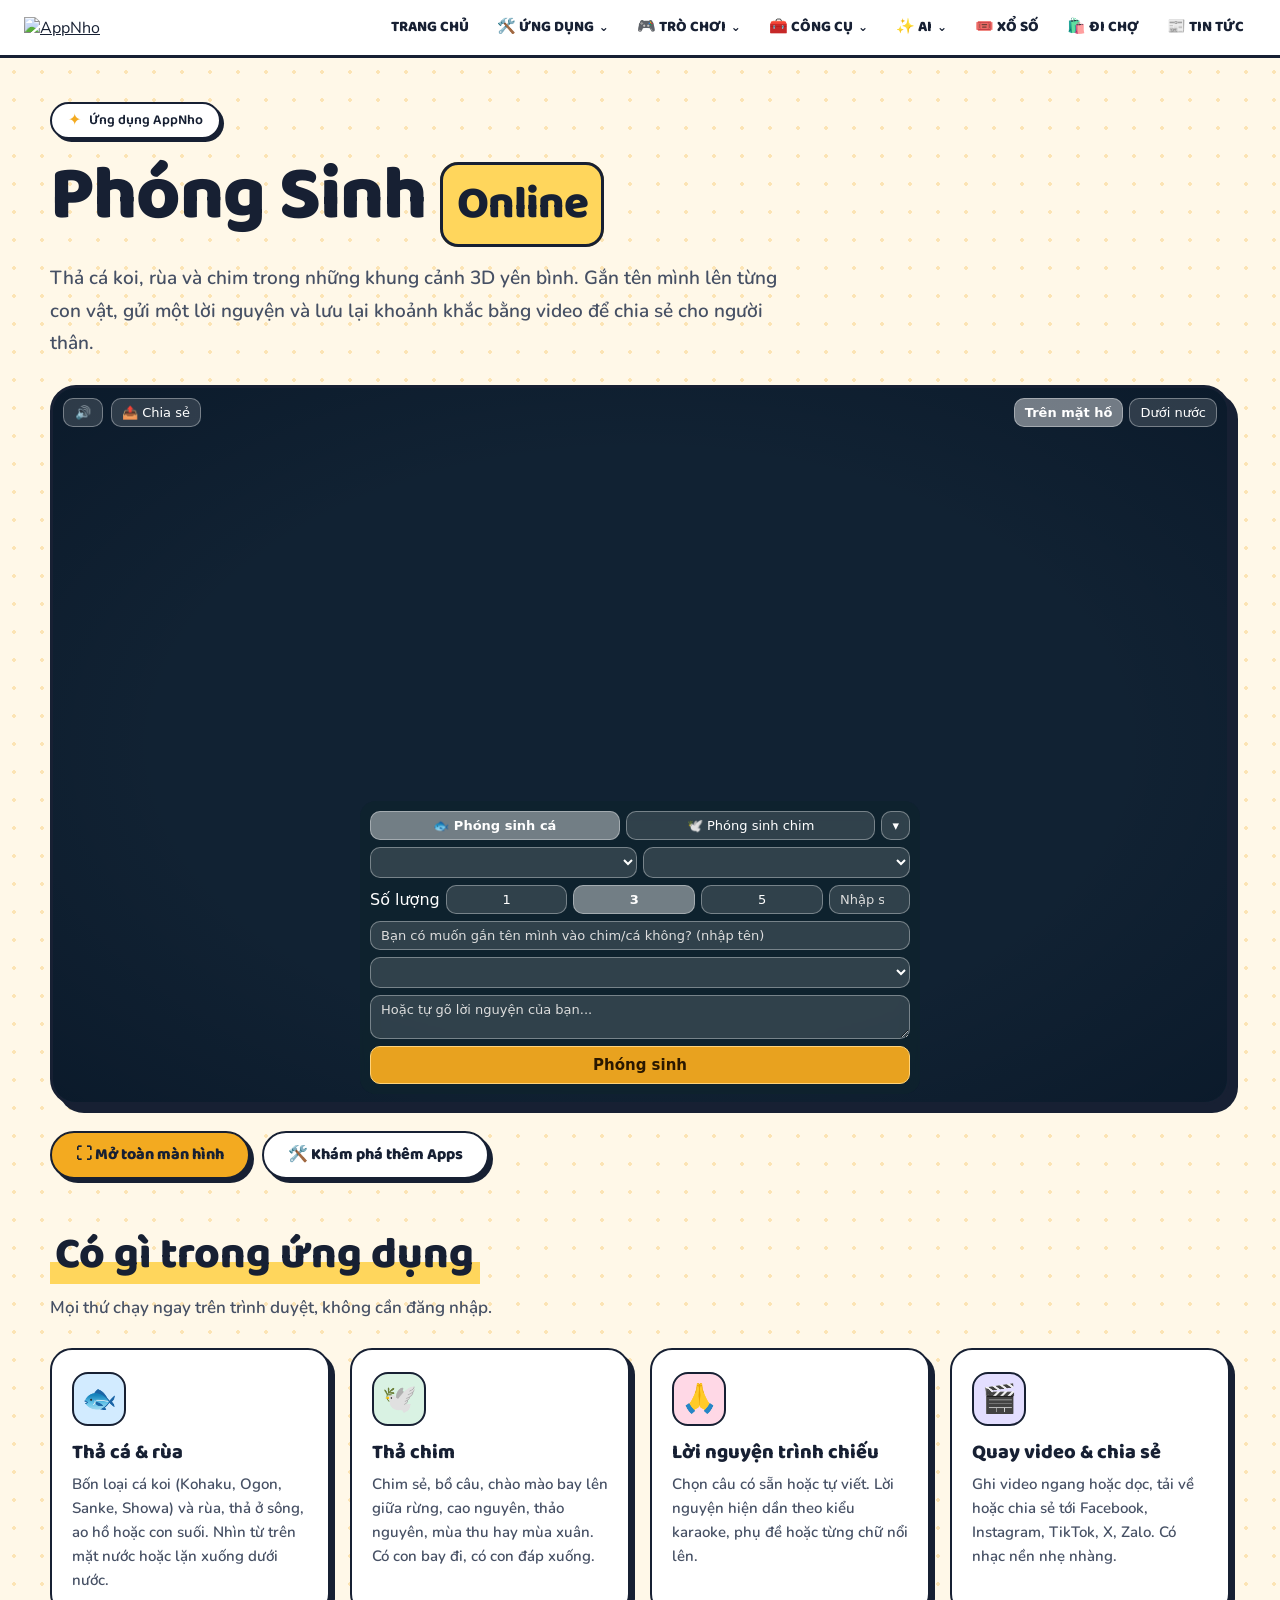
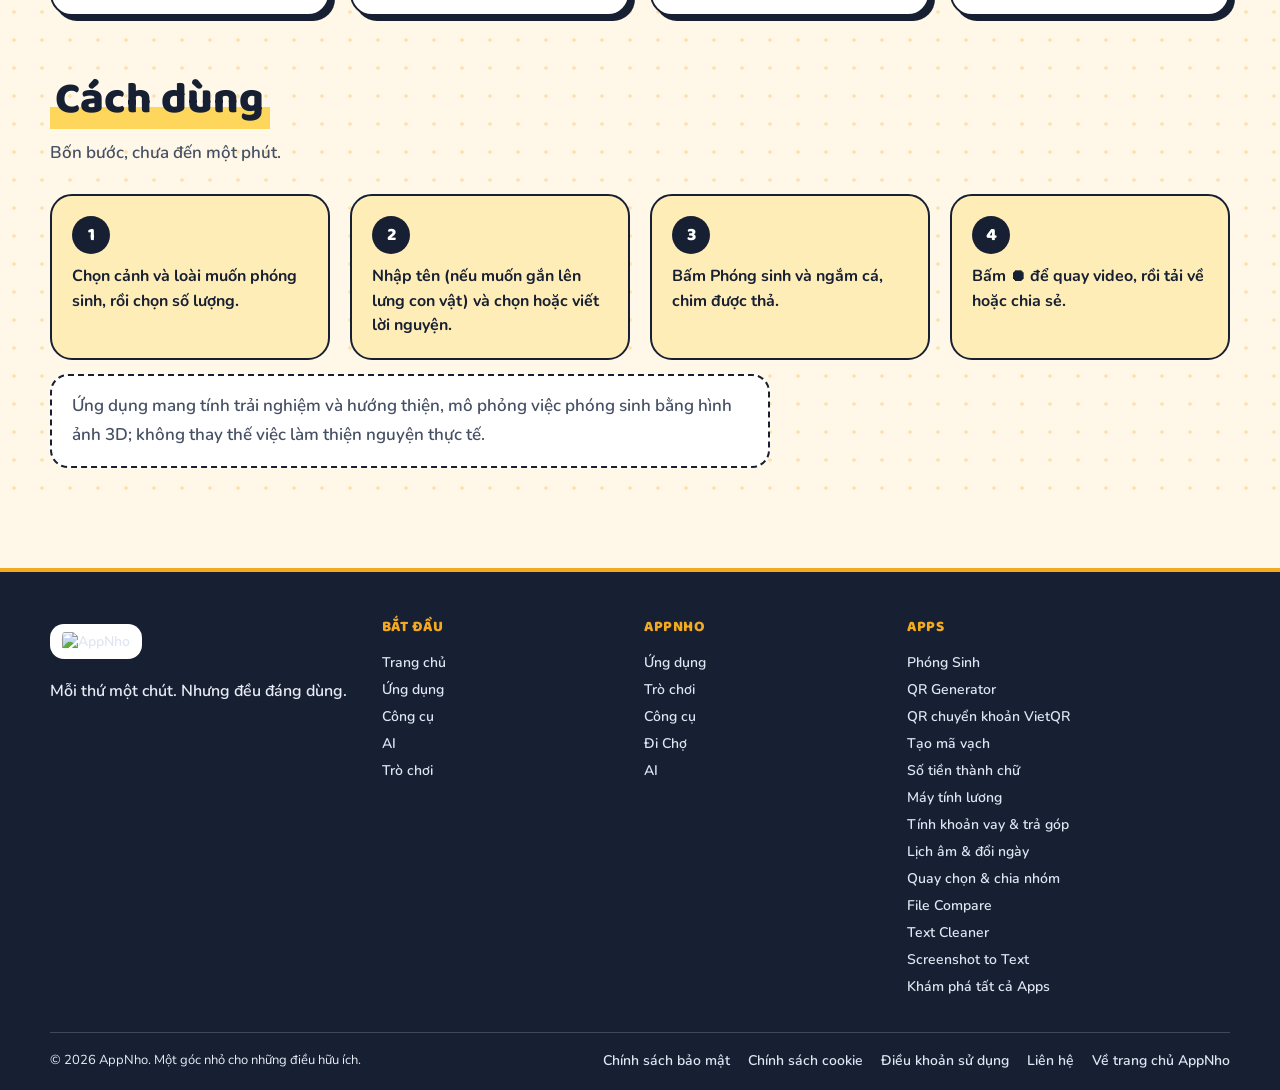
==== commit f990ccbe: "Add files via upload" ====
--- a/index.html
+++ b/index.html
@@ -1,566 +1,102 @@
-<!doctype html>
+<!DOCTYPE html>
 <html lang="vi">
 <head>
-<meta charset="utf-8">
-<meta name="viewport" content="width=device-width,initial-scale=1,viewport-fit=cover">
-<title>Phóng Sinh – AppNho</title>
-<meta name="description" content="Trải nghiệm phóng sinh trực tuyến với cá koi, rùa và chim trong khung cảnh thiên nhiên 3D.">
-<meta name="theme-color" content="#fff8e8">
-<meta property="og:title" content="Phóng Sinh – AppNho">
-<meta property="og:description" content="Thả cá, thả chim và gửi lời nguyện bình an trong không gian 3D.">
-<link rel="preconnect" href="https://fonts.googleapis.com">
-<link rel="preconnect" href="https://fonts.gstatic.com" crossorigin>
-<link href="https://fonts.googleapis.com/css2?family=Baloo+2:wght@600;700;800&family=Nunito:wght@500;600;700;800&display=swap" rel="stylesheet">
+<meta charset="utf-8"/>
+<meta name="viewport" content="width=device-width,initial-scale=1"/>
+<title>Phóng Sinh Online — thả cá koi, rùa, chim và gửi lời nguyện | AppNho</title>
+<meta name="description" content="Ứng dụng phóng sinh trực tuyến của AppNho: thả cá koi, rùa, chim ở nhiều cảnh đẹp, gắn tên, gửi lời nguyện, quay video và chia sẻ."/>
+<meta property="og:type" content="website"/>
+<meta property="og:title" content="Phóng Sinh Online — thả cá, thả chim, gửi lời nguyện bình an"/>
+<meta property="og:description" content="Thả cá koi, rùa, chim trong cảnh 3D; gắn tên, gửi lời nguyện, quay video và chia sẻ cho người thân."/>
+<meta property="og:image" content="https://res.cloudinary.com/wnlmpwor/image/upload/v1791358939/AppNho_logo_transparent.png"/>
+<link rel="icon" href="data:image/svg+xml,%3Csvg xmlns='http://www.w3.org/2000/svg' viewBox='0 0 100 100'%3E%3Ctext y='.9em' font-size='90'%3E🪷%3C/text%3E%3C/svg%3E"/>
+<link rel="preconnect" href="https://fonts.googleapis.com"/><link rel="preconnect" href="https://fonts.gstatic.com" crossorigin/>
+<link href="https://fonts.googleapis.com/css2?family=Baloo+2:wght@600;700;800&family=Nunito:wght@500;600;700;800&display=swap" rel="stylesheet"/>
+<!-- 1) Giao diện dự phòng chạy độc lập  2) Giao diện gốc AppNho (nếu tải được sẽ ghi đè). Muốn tắt hẳn bản gốc thì xóa 2 dòng appnho.io.vn bên dưới. -->
+<link href="assets/appnho-lite.css" rel="stylesheet"/>
+<link href="https://appnho.io.vn/assets/appnho.css" rel="stylesheet"/>
+<link href="https://appnho.io.vn/assets/appnho-shell.css" rel="stylesheet"/>
 <style>
-:root{box-sizing:border-box;padding-top:env(safe-area-inset-top,0px);padding-bottom:env(safe-area-inset-bottom,0px)}
-html,body{height:100%;margin:0;overflow:hidden;background:#123;font-family:system-ui,-apple-system,sans-serif;color:#fff}
-canvas{position:fixed;inset:0;width:100%;height:100%;touch-action:none}
-button,select,input,textarea{font:inherit;font-size:13px;border-radius:10px;border:1px solid rgba(255,255,255,.35);background:rgba(255,255,255,.14);color:#fff;padding:6px 10px}
-select option{color:#000}input::placeholder,textarea::placeholder{color:#ddd}
-button{cursor:pointer}button.on{background:rgba(255,255,255,.42);font-weight:600}
-#p{position:fixed;left:8px;right:8px;bottom:calc(env(safe-area-inset-bottom,0px) + 8px);max-width:540px;margin:auto;background:rgba(15,35,45,.72);backdrop-filter:blur(10px);border-radius:16px;padding:10px;z-index:3;display:grid;gap:7px;max-height:52vh;overflow:auto}
-#p.h>:not(.r0){display:none}.r{display:flex;gap:6px;flex-wrap:wrap;align-items:center}.r>*{flex:1;min-width:0}
-#cn{max-width:90px;flex:none}#go{background:#e8a21f;border-color:#ffd37a;color:#2a1800;font-weight:700;font-size:15px;padding:9px}
-#top{position:fixed;top:calc(env(safe-area-inset-top,0px) + 10px);right:10px;display:flex;gap:6px;z-index:3}
-#pr{position:fixed;left:0;right:0;top:22%;text-align:center;padding:0 24px;font-size:22px;text-shadow:0 2px 12px #000;opacity:0;transition:opacity 1.2s;pointer-events:none;z-index:2}
-#pr.s{opacity:1}#p,#top{transition:opacity .6s,transform .6s}.a{opacity:0!important;pointer-events:none!important;transform:translateY(24px)}#sb{position:fixed;top:calc(env(safe-area-inset-top,0px) + 10px);left:58px;z-index:3;transition:opacity .6s,transform .6s}#md{position:fixed;inset:0;background:rgba(0,0,0,.6);z-index:9;display:flex;align-items:center;justify-content:center}#md[hidden]{display:none}.bx{background:rgba(15,35,45,.96);border-radius:16px;padding:14px;max-width:440px;width:92%;display:grid;gap:8px;position:relative}.bx h3{margin:0}#vd{width:100%;border-radius:10px;background:#000;max-height:38vh}#mx{position:absolute;right:8px;top:8px}small{opacity:.75}body::after{content:'';position:fixed;inset:0;pointer-events:none;z-index:1;background:radial-gradient(ellipse at center,transparent 58%,rgba(0,12,28,.35) 100%)}#spk{position:fixed;top:calc(env(safe-area-inset-top,0px) + 10px);left:10px;z-index:4;width:40px;padding:6px 0}
-
-
-@import url('https://fonts.googleapis.com/css2?family=Baloo+2:wght@600;700;800&family=Nunito:wght@500;600;700;800&display=swap');
-:root{--navy:#172033;--ink:#465064;--gold:#f3aa20;--sun:#ffd65c;--cream:#fff8e8}
-*{box-sizing:border-box}
-html,body{height:auto;min-height:100%;margin:0;overflow-x:hidden;overflow-y:auto;background:var(--cream);font-family:'Nunito',system-ui,sans-serif;color:var(--navy)}
-body{background-color:var(--cream);background-image:radial-gradient(rgba(243,170,32,.2) 1.6px,transparent 1.9px);background-size:28px 28px}
-.site-header{position:relative;z-index:20;display:flex;align-items:center;justify-content:space-between;gap:24px;padding:12px max(20px,calc((100% - 1180px)/2));background:#fff;border-bottom:2px solid var(--navy);box-shadow:0 3px 0 rgba(23,32,51,.08)}
-.site-header .brand{display:flex;align-items:center;flex:none}.site-header .appnho-logo{display:block;width:132px;height:auto;object-fit:contain}
-.main-nav{display:flex;align-items:center;gap:18px}.main-nav a{color:var(--navy);font-weight:800;font-size:13px;text-decoration:none;white-space:nowrap}
-.nav-drop{position:relative}.nav-drop>a{display:block}.dropdown{display:none;position:absolute;top:100%;left:0;min-width:220px;padding:10px;background:#fff;border:2px solid var(--navy);border-radius:14px;box-shadow:4px 4px 0 var(--navy);z-index:30}.nav-drop:hover .dropdown,.nav-drop:focus-within .dropdown{display:grid;gap:8px}.dropdown a{padding:7px;border-radius:8px}.dropdown a:hover{background:#fff0bf}
-.menu-toggle{display:none;background:var(--navy);color:white;border:0;border-radius:10px;padding:8px 12px;font-size:20px}
-.ps-intro{width:min(1180px,calc(100% - 40px));margin:26px auto 18px;display:flex;justify-content:space-between;gap:24px;align-items:end}
-.ps-intro h1{font:800 clamp(30px,4vw,48px)/1.08 'Baloo 2',sans-serif;margin:0 0 8px;color:var(--navy)}
-.ps-intro p{margin:0;color:var(--ink);line-height:1.65;font-weight:700;max-width:760px}
-.ps-note{background:#fff;border:2px solid var(--navy);border-radius:18px;padding:12px 16px;box-shadow:4px 4px 0 var(--gold);font-size:13px;max-width:270px;font-weight:700}
-.ps-stage{position:relative;width:min(1440px,calc(100% - 32px));height:min(760px,76vh);min-height:580px;margin:0 auto 34px;overflow:hidden;border:3px solid var(--navy);border-radius:30px;background:#123;box-shadow:8px 8px 0 var(--navy);isolation:isolate}
-.ps-stage canvas{position:absolute!important;inset:0;width:100%;height:100%;display:block;touch-action:none}
-.ps-stage #p{position:absolute;left:12px;right:12px;bottom:12px;max-width:540px;margin:auto;max-height:54%;z-index:5}
-.ps-stage #top{position:absolute;top:12px;right:12px;z-index:5}
-.ps-stage #pr{position:absolute;top:18%;z-index:4}
-.ps-stage #sb{position:absolute;top:12px;left:62px;z-index:5}
-.ps-stage #spk{position:absolute;top:12px;left:12px;z-index:6}
-.ps-stage #dock{position:absolute;top:12px;left:12px;right:12px;z-index:7;display:flex;align-items:center;justify-content:flex-end;gap:6px}
-.ps-stage #dock.a,.ps-stage #top.a{opacity:0;pointer-events:none;transform:translateY(24px)}
-.ps-stage #fb{position:absolute;z-index:8}
-.ps-stage #rui{position:absolute;z-index:9;top:58px;right:14px}
-.ps-stage #p,.ps-stage #top,.ps-stage #sb,.ps-stage #spk,.ps-stage #dock,.ps-stage #fb,.ps-stage #rui{max-width:calc(100% - 24px)}
-.ps-stage #p button,.ps-stage #top button,.ps-stage #dock button,.ps-stage #fb{border-radius:10px}
-.ps-stage #md,.ps-stage #mv,.ps-stage #ma{position:fixed;z-index:100}
-body::after{display:none}
-.appnho-footer{position:relative;z-index:2;background:#172033;color:#fff;padding:42px max(20px,calc((100% - 1180px)/2)) 18px;margin-top:24px}
-.appnho-footer-grid{display:grid;grid-template-columns:1.2fr .8fr .8fr 1.4fr;gap:28px}
-.appnho-footer img{width:150px;max-width:100%;height:auto}.appnho-footer p{color:#d6dcea}.appnho-footer h3{font:800 16px 'Baloo 2',sans-serif;color:#ffd65c;margin:0 0 12px}
-.appnho-footer a{display:block;color:#e7ebf3;text-decoration:none;font-size:14px;line-height:1.9}.appnho-footer a:hover{color:#ffd65c}
-.appnho-footer-bottom{border-top:1px solid #465064;margin-top:28px;padding-top:18px;display:flex;justify-content:space-between;gap:20px;flex-wrap:wrap;color:#d6dcea;font-size:13px}.appnho-footer-bottom a{display:inline-block;margin-left:10px}
-@media(max-width:900px){.site-header{padding:12px 20px}.menu-toggle{display:block}.main-nav{display:none;position:absolute;left:12px;right:12px;top:100%;padding:16px;background:white;border:2px solid var(--navy);border-radius:16px;box-shadow:5px 5px 0 var(--navy);align-items:stretch;flex-direction:column;gap:14px;max-height:75vh;overflow:auto}.main-nav.open{display:flex}.dropdown{position:static;box-shadow:none;margin-top:8px}.nav-drop:hover .dropdown{display:grid}.ps-intro{align-items:start;flex-direction:column}.ps-note{max-width:none}.ps-stage{width:calc(100% - 20px);height:72vh;min-height:560px;border-radius:20px}.appnho-footer-grid{grid-template-columns:1fr 1fr}}
-@media(max-width:560px){.site-header .appnho-logo{width:112px}.ps-intro{width:calc(100% - 28px);margin-top:20px}.ps-stage{width:calc(100% - 12px);min-height:620px;height:78vh;margin-bottom:24px}.appnho-footer-grid{grid-template-columns:1fr 1fr;gap:20px}.appnho-footer-bottom{display:block}.appnho-footer-bottom span{display:block!important;margin-bottom:12px}.appnho-footer-bottom a{margin:0 12px 0 0}.ps-stage #p{max-height:52%;padding:8px}.ps-stage #dock{justify-content:flex-end;flex-wrap:wrap}.ps-stage #dock button{font-size:12px}}
-
+.ps{--navy:#172033;--ink:#465064;--gold:#f3aa20;--sun:#ffd65c;--cream:#fff8e8;--butter:#ffedb8;--mint:#d9f2e3;--sky:#d2ebff;--lav:#e3deff;--peach:#ffdcc6;--pink:#ffd8e6;--display:'Baloo 2','Nunito',system-ui,sans-serif;font-family:'Nunito',system-ui,'Segoe UI',sans-serif;color:var(--navy);background-color:var(--cream);background-image:radial-gradient(rgba(243,170,32,.26) 1.6px,transparent 1.9px);background-size:28px 28px;overflow-x:clip;padding:0 0 10px}
+.ps *,.ps *::before,.ps *::after{box-sizing:border-box}
+.ps-wrap{width:min(1180px,calc(100% - 40px));margin:auto}
+.ps p{font-weight:600}
+.ps-hero{padding:44px 0 26px}
+.ps-kicker{display:inline-flex;align-items:center;gap:8px;margin:0 0 18px;padding:7px 16px;background:#fff;border:2.5px solid var(--navy);border-radius:999px;box-shadow:3px 3px 0 var(--navy);font:800 14px/1.2 var(--display)}
+.ps-kicker::before{content:"✦";color:var(--gold);font-size:16px}
+.ps-title{font:800 clamp(40px,6vw,76px)/1.04 var(--display);letter-spacing:-1px;margin:0 0 16px}
+.ps-title span{display:inline;font-size:.6em;line-height:1.8;padding:.06em .3em;background:var(--sun);border:3px solid var(--navy);border-radius:.4em;-webkit-box-decoration-break:clone;box-decoration-break:clone}
+.ps-lead{font-size:19px;line-height:1.7;color:var(--ink);max-width:760px;margin:0}
+.ps-stage{position:relative;border:3px solid var(--navy);border-radius:26px;box-shadow:8px 8px 0 var(--navy);background:#0b2a3a;overflow:hidden;height:clamp(500px,80vh,780px)}
+.ps-stage iframe{position:absolute;inset:0;width:100%;height:100%;border:0;display:block}
+.ps-actions{display:flex;gap:12px;flex-wrap:wrap;margin:26px 0 0}
+.ps .btn{display:inline-flex;align-items:center;justify-content:center;gap:8px;min-height:48px;padding:0 24px;border-radius:999px;font:800 16px/1 var(--display);text-decoration:none;border:2.5px solid var(--navy);box-shadow:4px 4px 0 var(--navy);cursor:pointer;transition:transform .2s cubic-bezier(.34,1.56,.64,1),box-shadow .2s,background .2s;color:var(--navy);background:#fff}
+.ps .btn:hover{transform:translate(-2px,-3px) rotate(-1.2deg);box-shadow:7px 8px 0 var(--navy)}
+.ps .btn:active{transform:translate(3px,3px);box-shadow:1px 1px 0 var(--navy)}
+.ps .btn-gold{background:var(--gold)}.ps .btn-gold:hover{background:var(--sun)}
+.ps .btn-light:hover{background:var(--butter)}
+.ps-sec{padding:52px 0 8px}
+.ps-sec h2{font:800 clamp(28px,3.6vw,44px)/1.1 var(--display);margin:0 0 8px;display:inline;background:linear-gradient(transparent 60%,var(--sun) 60%,var(--sun) 92%,transparent 92%);padding:0 .12em}
+.ps-sec>.ps-wrap>p{font-size:17px;line-height:1.7;color:var(--ink);max-width:720px;margin:14px 0 26px}
+.ps-grid{display:grid;grid-template-columns:repeat(4,1fr);gap:20px}
+.ps-card{background:#fff;border:2.5px solid var(--navy);border-radius:22px;box-shadow:5px 5px 0 var(--navy);padding:22px 20px;transition:transform .2s,box-shadow .2s}
+.ps-card:hover{transform:translate(-2px,-3px);box-shadow:8px 8px 0 var(--navy)}
+.ps-card .ic{display:grid;place-items:center;width:54px;height:54px;border-radius:16px;border:2.5px solid var(--navy);font-size:28px;margin-bottom:14px}
+.ps-card h3{font:800 20px/1.2 var(--display);margin:0 0 8px}
+.ps-card p{font-size:15px;line-height:1.6;color:var(--ink);margin:0}
+.c1 .ic{background:var(--sky)}.c2 .ic{background:var(--mint)}.c3 .ic{background:var(--pink)}.c4 .ic{background:var(--lav)}
+.ps-steps{counter-reset:s;display:grid;grid-template-columns:repeat(4,1fr);gap:20px;list-style:none;margin:0;padding:0}
+.ps-steps li{counter-increment:s;background:var(--butter);border:2.5px solid var(--navy);border-radius:22px;padding:20px;font-weight:700;line-height:1.55;position:relative}
+.ps-steps li::before{content:counter(s);display:grid;place-items:center;width:38px;height:38px;border-radius:50%;background:var(--navy);color:#fff;font:800 18px/1 var(--display);margin-bottom:10px}
+.ps-note{margin:34px 0 0;padding:16px 20px;background:#fff;border:2.5px dashed var(--navy);border-radius:18px;font-size:15px;line-height:1.65;color:var(--ink)}
+@media(max-width:900px){.ps-grid,.ps-steps{grid-template-columns:1fr 1fr}.ps-hero{padding-top:28px}.ps-stage{height:min(80vh,680px);border-radius:20px;box-shadow:5px 5px 0 var(--navy)}}
+@media(max-width:520px){.ps-grid,.ps-steps{grid-template-columns:1fr}.ps-wrap{width:calc(100% - 24px)}}
 </style>
 </head>
 <body>
-<header class="site-header"><a class="brand" href="https://appnho.io.vn/"><img alt="AppNho" class="appnho-logo" src="https://res.cloudinary.com/wnlmpwor/image/upload/v1791358939/AppNho_logo_transparent.png"/></a><button aria-label="Mở menu" class="menu-toggle" type="button">☰</button><nav class="main-nav"><a href="https://appnho.io.vn/">TRANG CHỦ</a><div class="nav-drop"><a href="https://appnho.io.vn/apps/index.html">🛠️ ỨNG DỤNG <span>⌄</span></a><div class="dropdown"><a href="https://appnho.io.vn/apps/index.html">Khám phá Apps</a><a href="https://appnho.io.vn/apps/qr-generator/index.html">QR Generator</a><a href="https://appnho.io.vn/apps/vietqr/index.html">QR chuyển khoản VietQR</a><a href="https://appnho.io.vn/apps/barcode-generator/index.html">Tạo mã vạch</a><a href="https://appnho.io.vn/apps/number-to-words/index.html">Số tiền thành chữ</a><a href="https://appnho.io.vn/apps/salary-calculator/index.html">Máy tính lương</a><a href="https://appnho.io.vn/apps/loan-calculator/index.html">Tính khoản vay &amp; trả góp</a><a href="https://appnho.io.vn/apps/lunar-calendar/index.html">Lịch âm &amp; đổi ngày</a><a href="https://appnho.io.vn/apps/random-picker/index.html">Quay chọn &amp; chia nhóm</a><a href="https://appnho.io.vn/apps/file-compare/index.html">File Compare</a><a href="https://appnho.io.vn/apps/text-cleaner/index.html">Text Cleaner</a><a href="https://appnho.io.vn/apps/screenshot-to-text/index.html">Screenshot to Text</a><a href="https://appnho.io.vn/apps/music-marble/index.html">Music Marble Studio</a></div></div><div class="nav-drop"><a href="https://appnho.io.vn/games/index.html">🎮 TRÒ CHƠI <span>⌄</span></a><div class="dropdown"><a href="https://appnho.io.vn/games/index.html">Khu trò chơi</a></div></div><div class="nav-drop"><a href="https://appnho.io.vn/tools/index.html">🧰 CÔNG CỤ <span>⌄</span></a><div class="dropdown"><a href="https://appnho.io.vn/tools/index.html">Khám phá Công cụ</a><a href="https://appnho.io.vn/tools/calculators/index.html">Tính toán</a><a href="https://appnho.io.vn/tools/seller/index.html">Bán hàng</a><a href="https://appnho.io.vn/tools/excel-csv/index.html">Excel &amp; CSV</a><a href="https://appnho.io.vn/tools/text/index.html">Văn bản</a><a href="https://appnho.io.vn/tools/image/index.html">Hình ảnh</a><a href="https://appnho.io.vn/tools/pdf/index.html">PDF</a></div></div><div class="nav-drop"><a href="https://appnho.io.vn/ai/index.html">✨ AI <span>⌄</span></a><div class="dropdown"><a href="https://appnho.io.vn/ai/index.html">Khu AI</a><a href="https://appnho.io.vn/ai/content/index.html">AI viết nội dung</a><a href="https://appnho.io.vn/ai/data/index.html">AI dữ liệu</a><a href="https://appnho.io.vn/ai/image/index.html">AI hình ảnh</a><a href="https://appnho.io.vn/ai/document/index.html">AI tài liệu</a></div></div><a class="nav-direct" href="https://appnho.io.vn/lottery/index.html">🎟️ XỔ SỐ</a><a class="nav-direct" href="https://appnho.io.vn/di-cho/index.html">🛍️ ĐI CHỢ</a><a class="nav-direct" href="https://appnho.io.vn/news/>📰 TIN TỨC</a></nav></header>
-<section class="ps-intro">
-<div><h1>Phóng Sinh</h1><p>Thả cá, thả chim trong không gian thiên nhiên 3D. Chọn loài vật, khung cảnh và gửi lời nguyện bình an của bạn.</p></div>
-<div class="ps-note">🪷 Đây là trải nghiệm mô phỏng trực tuyến. Hãy xem đây như một không gian tĩnh tâm và gửi lời chúc lành.</div>
-</section>
-<main id="ps-stage" class="ps-stage">
-<div id="top"><button id="vt" class="on">Trên mặt hồ</button><button id="vu">Dưới nước</button></div>
-<div id="pr"></div><button id="spk" title="Nhạc nền">🔊</button><div id="sb"><button id="sh">📤 Chia sẻ</button></div>
-<div id="md" hidden><div class="bx"><button id="mx">✕</button><h3>Chia sẻ phóng sinh</h3><video id="vd" controls playsinline muted loop></video><p id="vs" style="margin:0;font-size:13px"></p>
-<div class="r"><button id="sf">Facebook</button><button id="sx">X</button><button id="st">Telegram</button><button id="sl">Sao chép link</button></div>
-<div class="r"><button id="sv">Chia sẻ video</button><button id="sd">Tải video</button></div>
-<small>Facebook chỉ nhận đường dẫn. Muốn đăng video thả cá: bấm “Chia sẻ video” (điện thoại) hoặc “Tải video” rồi đăng lên Facebook kèm đường dẫn để mọi người vào khám phá.</small></div></div>
-<div id="p">
-<div class="r r0"><button id="mf" class="on">🐟 Phóng sinh cá</button><button id="mb">🕊️ Phóng sinh chim</button><button id="tg" style="flex:none">▾</button></div>
-<div class="r"><select id="sc"></select><select id="sp"></select></div>
-<div class="r"><span style="flex:none">Số lượng</span><button class="n" data-n="1">1</button><button class="n on" data-n="3">3</button><button class="n" data-n="5">5</button><input id="cn" type="number" min="1" max="30" placeholder="Nhập số"></div>
-<input id="nm" maxlength="24" placeholder="Bạn có muốn gắn tên mình vào chim/cá không? (nhập tên)">
-<select id="ps"></select>
-<textarea id="pt" rows="2" placeholder="Hoặc tự gõ lời nguyện của bạn..."></textarea>
-<button id="go">Phóng sinh</button>
+<header class="site-header"><a class="brand" href="https://appnho.io.vn/index.html"><img alt="AppNho" class="appnho-logo" src="https://res.cloudinary.com/wnlmpwor/image/upload/v1791358939/AppNho_logo_transparent.png"/></a><button aria-label="Mở menu" class="menu-toggle" type="button">☰</button><nav class="main-nav"><a href="https://appnho.io.vn/index.html">TRANG CHỦ</a><div class="nav-drop"><a href="https://appnho.io.vn/apps/index.html">🛠️ ỨNG DỤNG <span>⌄</span></a><div class="dropdown"><a href="https://appnho.io.vn/apps/index.html">Khám phá Apps</a><a href="./">🪷 Phóng Sinh</a><a href="https://appnho.io.vn/apps/qr-generator/index.html">QR Generator</a><a href="https://appnho.io.vn/apps/vietqr/index.html">QR chuyển khoản VietQR</a><a href="https://appnho.io.vn/apps/barcode-generator/index.html">Tạo mã vạch</a><a href="https://appnho.io.vn/apps/number-to-words/index.html">Số tiền thành chữ</a><a href="https://appnho.io.vn/apps/salary-calculator/index.html">Máy tính lương</a><a href="https://appnho.io.vn/apps/loan-calculator/index.html">Tính khoản vay &amp; trả góp</a><a href="https://appnho.io.vn/apps/lunar-calendar/index.html">Lịch âm &amp; đổi ngày</a><a href="https://appnho.io.vn/apps/random-picker/index.html">Quay chọn &amp; chia nhóm</a><a href="https://appnho.io.vn/apps/file-compare/index.html">File Compare</a><a href="https://appnho.io.vn/apps/text-cleaner/index.html">Text Cleaner</a><a href="https://appnho.io.vn/apps/screenshot-to-text/index.html">Screenshot to Text</a><a href="https://appnho.io.vn/apps/music-marble/index.html">Music Marble Studio</a></div></div><div class="nav-drop"><a href="https://appnho.io.vn/games/index.html">🎮 TRÒ CHƠI <span>⌄</span></a><div class="dropdown"><a href="https://appnho.io.vn/games/index.html">Khu trò chơi</a></div></div><div class="nav-drop"><a href="https://appnho.io.vn/tools/index.html">🧰 CÔNG CỤ <span>⌄</span></a><div class="dropdown"><a href="https://appnho.io.vn/tools/index.html">Khám phá Công cụ</a><a href="https://appnho.io.vn/tools/calculators/index.html">Tính toán</a><a href="https://appnho.io.vn/tools/seller/index.html">Bán hàng</a><a href="https://appnho.io.vn/tools/excel-csv/index.html">Excel &amp; CSV</a><a href="https://appnho.io.vn/tools/text/index.html">Văn bản</a><a href="https://appnho.io.vn/tools/image/index.html">Hình ảnh</a><a href="https://appnho.io.vn/tools/pdf/index.html">PDF</a></div></div><div class="nav-drop"><a href="https://appnho.io.vn/ai/index.html">✨ AI <span>⌄</span></a><div class="dropdown"><a href="https://appnho.io.vn/ai/index.html">Khu AI</a><a href="https://appnho.io.vn/ai/content/index.html">AI viết nội dung</a><a href="https://appnho.io.vn/ai/data/index.html">AI dữ liệu</a><a href="https://appnho.io.vn/ai/image/index.html">AI hình ảnh</a><a href="https://appnho.io.vn/ai/document/index.html">AI tài liệu</a></div></div><a class="nav-direct" href="https://appnho.io.vn/lottery/index.html">🎟️ XỔ SỐ</a><a class="nav-direct" href="https://appnho.io.vn/di-cho/index.html">🛍️ ĐI CHỢ</a><a class="nav-direct" href="https://appnho.io.vn/news/">📰 TIN TỨC</a></nav></header>
+<div aria-hidden="true" class="nav-overlay"></div>
+<main class="ps">
+<section class="ps-hero"><div class="ps-wrap">
+<p class="ps-kicker">Ứng dụng AppNho</p>
+<h1 class="ps-title">Phóng Sinh <span>Online</span></h1>
+<p class="ps-lead">Thả cá koi, rùa và chim trong những khung cảnh 3D yên bình. Gắn tên mình lên từng con vật, gửi một lời nguyện và lưu lại khoảnh khắc bằng video để chia sẻ cho người thân.</p>
+</div></section>
+
+<section><div class="ps-wrap">
+<div class="ps-stage" id="stage"><iframe src="app.html" title="Ứng dụng Phóng Sinh" allow="fullscreen; autoplay; clipboard-write; web-share" allowfullscreen></iframe></div>
+<div class="ps-actions">
+<a class="btn btn-gold" href="app.html" target="_blank" rel="noopener">⛶ Mở toàn màn hình</a>
+<a class="btn btn-light" href="https://appnho.io.vn/apps/index.html">🛠️ Khám phá thêm Apps</a>
 </div>
+</div></section>
+
+<section class="ps-sec"><div class="ps-wrap">
+<h2>Có gì trong ứng dụng</h2>
+<p>Mọi thứ chạy ngay trên trình duyệt, không cần đăng nhập.</p>
+<div class="ps-grid">
+<div class="ps-card c1"><div class="ic">🐟</div><h3>Thả cá &amp; rùa</h3><p>Bốn loại cá koi (Kohaku, Ogon, Sanke, Showa) và rùa, thả ở sông, ao hồ hoặc con suối. Nhìn từ trên mặt nước hoặc lặn xuống dưới nước.</p></div>
+<div class="ps-card c2"><div class="ic">🕊️</div><h3>Thả chim</h3><p>Chim sẻ, bồ câu, chào mào bay lên giữa rừng, cao nguyên, thảo nguyên, mùa thu hay mùa xuân. Có con bay đi, có con đáp xuống.</p></div>
+<div class="ps-card c3"><div class="ic">🙏</div><h3>Lời nguyện trình chiếu</h3><p>Chọn câu có sẵn hoặc tự viết. Lời nguyện hiện dần theo kiểu karaoke, phụ đề hoặc từng chữ nổi lên.</p></div>
+<div class="ps-card c4"><div class="ic">🎬</div><h3>Quay video &amp; chia sẻ</h3><p>Ghi video ngang hoặc dọc, tải về hoặc chia sẻ tới Facebook, Instagram, TikTok, X, Zalo. Có nhạc nền nhẹ nhàng.</p></div>
+</div>
+</div></section>
+
+<section class="ps-sec"><div class="ps-wrap">
+<h2>Cách dùng</h2>
+<p>Bốn bước, chưa đến một phút.</p>
+<ol class="ps-steps">
+<li>Chọn cảnh và loài muốn phóng sinh, rồi chọn số lượng.</li>
+<li>Nhập tên (nếu muốn gắn lên lưng con vật) và chọn hoặc viết lời nguyện.</li>
+<li>Bấm <b>Phóng sinh</b> và ngắm cá, chim được thả.</li>
+<li>Bấm ⏺ để quay video, rồi tải về hoặc chia sẻ.</li>
+</ol>
+<p class="ps-note">Ứng dụng mang tính trải nghiệm và hướng thiện, mô phỏng việc phóng sinh bằng hình ảnh 3D; không thay thế việc làm thiện nguyện thực tế.</p>
+</div></section>
 </main>
-<footer class="appnho-footer"><div class="appnho-footer-grid"><div class="footer-brand"><a href="https://appnho.io.vn/"><img alt="AppNho" src="https://res.cloudinary.com/wnlmpwor/image/upload/v1791358939/AppNho_logo_transparent.png"/></a><p>Mỗi thứ một chút. Nhưng đều đáng dùng.</p></div><div><h3>BẮT ĐẦU</h3><a href="https://appnho.io.vn/">Trang chủ</a><a href="https://appnho.io.vn/apps/index.html">Ứng dụng</a><a href="https://appnho.io.vn/tools/index.html">Công cụ</a><a href="https://appnho.io.vn/ai/index.html">AI</a><a href="https://appnho.io.vn/games/index.html">Trò chơi</a></div><div><h3>APPNHO</h3><a href="https://appnho.io.vn/apps/index.html">Ứng dụng</a><a href="https://appnho.io.vn/games/index.html">Trò chơi</a><a href="https://appnho.io.vn/tools/index.html">Công cụ</a>
-<a href="https://appnho.io.vn/di-cho/index.html">Đi Chợ</a><a href="https://appnho.io.vn/ai/index.html">AI</a></div><div><h3>APPS</h3><a href="https://appnho.io.vn/apps/qr-generator/index.html">QR Generator</a><a href="https://appnho.io.vn/apps/vietqr/index.html">QR chuyển khoản VietQR</a><a href="https://appnho.io.vn/apps/barcode-generator/index.html">Tạo mã vạch</a><a href="https://appnho.io.vn/apps/number-to-words/index.html">Số tiền thành chữ</a><a href="https://appnho.io.vn/apps/salary-calculator/index.html">Máy tính lương</a><a href="https://appnho.io.vn/apps/loan-calculator/index.html">Tính khoản vay &amp; trả góp</a><a href="https://appnho.io.vn/apps/lunar-calendar/index.html">Lịch âm &amp; đổi ngày</a><a href="https://appnho.io.vn/apps/random-picker/index.html">Quay chọn &amp; chia nhóm</a><a href="https://appnho.io.vn/apps/file-compare/index.html">File Compare</a><a href="https://appnho.io.vn/apps/text-cleaner/index.html">Text Cleaner</a><a href="https://appnho.io.vn/apps/screenshot-to-text/index.html">Screenshot to Text</a><a href="https://appnho.io.vn/apps/index.html">Khám phá tất cả Apps</a></div></div><div class="appnho-footer-bottom"><span>© 2026 AppNho. Một góc nhỏ cho những điều hữu ích.</span><span style="display:flex;align-items:center;justify-content:flex-end;gap:18px;flex-wrap:wrap"><a href="https://appnho.io.vn/privacy/index.html">Chính sách bảo mật</a><a data-en="Cookie Policy" data-vi="Chính sách cookie" href="https://appnho.io.vn/cookies/">Chính sách cookie</a><a href="https://appnho.io.vn/terms/index.html">Điều khoản sử dụng</a><a href="https://appnho.io.vn/contact/index.html">Liên hệ</a><a href="https://appnho.io.vn/">Về trang chủ AppNho</a></span></div></footer>
-<script>
-const menuButton=document.querySelector('.menu-toggle');
-const mainNav=document.querySelector('.main-nav');
-if(menuButton&&mainNav)menuButton.addEventListener('click',()=>{const open=mainNav.classList.toggle('open');menuButton.setAttribute('aria-expanded',String(open));});
-</script>
- <script src="https://cdnjs.cloudflare.com/ajax/libs/three.js/r128/three.min.js"></script>
-<script>
-const $=i=>document.getElementById(i),rnd=(a,b)=>a+Math.random()*(b-a),pick=a=>a[Math.random()*a.length|0];
-const MOB=matchMedia('(pointer:coarse)').matches||innerWidth<760;let PXR=Math.min(devicePixelRatio,MOB?1.5:2);const ren=new THREE.WebGLRenderer({antialias:!MOB,powerPreference:'high-performance'});ren.setPixelRatio(PXR);$('ps-stage').prepend(ren.domElement);
-const sc=new THREE.Scene(),cam=new THREE.PerspectiveCamera(45,1,.1,320);
-const hemi=new THREE.HemisphereLight(0xffffff,0x557766,1),sun=new THREE.DirectionalLight(0xffffff,.9);sun.position.set(-20,30,10);sc.add(hemi,sun);
-const world=new THREE.Group(),crit=new THREE.Group();sc.add(world,crit);
-function cvs(w,h,f){const c=document.createElement('canvas');c.width=w;c.height=h;f(c.getContext('2d'),w,h);return c;}
-function tex(c,rep){const t=new THREE.CanvasTexture(c);if(rep){t.wrapS=t.wrapT=THREE.RepeatWrapping;t.repeat.set(rep,rep);}t.anisotropy=4;return t;}
-function noise(col,hi,lo,n,rep){return tex(cvs(256,256,(g,w,h)=>{g.fillStyle=col;g.fillRect(0,0,w,h);g.globalAlpha=.35;for(let i=0;i<n;i++){g.fillStyle=Math.random()<.5?hi:lo;g.beginPath();g.ellipse(rnd(0,w),rnd(0,h),rnd(1,4),rnd(1,3),rnd(0,3),0,7);g.fill();}}),rep);}
-function skyDome(a,b){const t=tex(cvs(4,256,(g,w,h)=>{const r=g.createLinearGradient(0,0,0,h);r.addColorStop(0,a);r.addColorStop(.5,b);r.addColorStop(1,b);g.fillStyle=r;g.fillRect(0,0,w,h);}));const m=new THREE.Mesh(new THREE.SphereGeometry(150,16,12),new THREE.MeshBasicMaterial({map:t,side:1,fog:false,depthWrite:false}));m.renderOrder=-1;return m;}
-const BT={};function blob(rgba,s,x,y,z,add){if(!BT[rgba])BT[rgba]=tex(cvs(128,128,g=>{const r=g.createRadialGradient(64,64,0,64,64,64);r.addColorStop(0,rgba);r.addColorStop(1,'rgba(255,255,255,0)');g.fillStyle=r;g.fillRect(0,0,128,128);}));const m=new THREE.Sprite(new THREE.SpriteMaterial({map:BT[rgba],transparent:true,fog:false,depthWrite:false,blending:add?2:1}));m.scale.set(s,s*(add?1:.4),1);m.position.set(x,y,z);return m;}
-function tree(k,col,s){const g=new THREE.Group(),M=c=>new THREE.MeshLambertMaterial({color:c,flatShading:true});
-const tr=new THREE.Mesh(new THREE.CylinderGeometry(.12,.18,1.6,6),M('#5a4030'));tr.position.y=.8;g.add(tr);
-if(k==='c')for(let i=0;i<4;i++){const c=new THREE.Mesh(new THREE.ConeGeometry(1.5-i*.3,1.8,8),M(col));c.position.y=1.6+i*.9;g.add(c);}
-else for(let i=0;i<4;i++){const b=new THREE.Mesh(new THREE.IcosahedronGeometry(1.1,1),M(col));b.position.set(rnd(-.7,.7),2.3+rnd(0,1.1),rnd(-.7,.7));b.scale.setScalar(rnd(.7,1.1));g.add(b);}
-g.scale.setScalar(s);return g;}
-const DOT=tex(cvs(32,32,g=>{const r=g.createRadialGradient(16,16,0,16,16,16);r.addColorStop(0,'#fff');r.addColorStop(1,'rgba(255,255,255,0)');g.fillStyle=r;g.fillRect(0,0,32,32);}));
-function Parts(n,col,size,grav){const g=new THREE.BufferGeometry(),p=new Float32Array(n*3).fill(-999),v=new Float32Array(n*3),l=new Float32Array(n);g.setAttribute('position',new THREE.BufferAttribute(p,3));
-const m=new THREE.Points(g,new THREE.PointsMaterial({color:col,size,map:DOT,transparent:true,opacity:.85,depthWrite:false}));m.frustumCulled=false;m.renderOrder=grav<0?4:1;sc.add(m);let i=0;
-return{add(x,y,z,a,b,c,life){p.set([x,y,z],i*3);v.set([a,b,c],i*3);l[i]=life;i=(i+1)%n;},
-up(dt){for(let k=0;k<n;k++){const y=k*3+1;if(l[k]>0){l[k]-=dt;v[y]+=grav*dt;p[y-1]+=v[y-1]*dt;p[y]+=v[y]*dt;p[y+1]+=v[y+1]*dt;if((grav<0&&p[y]<0)||(grav>0&&p[y]>-.05)){l[k]=0;p[y]=-999;}}else p[y]=-999;}g.attributes.position.needsUpdate=true;}};}
-const drops=Parts(500,0xffffff,.12,-9),bubs=Parts(400,0xcff6ff,.1,.8);
-function label(txt,w){const t=tex(cvs(512,128,(g,W,H)=>{g.font='bold 54px system-ui,sans-serif';g.textAlign='center';g.textBaseline='middle';g.lineWidth=10;g.strokeStyle='rgba(0,40,60,.8)';g.strokeText(txt,W/2,H/2,480);g.fillStyle='#fff';g.fillText(txt,W/2,H/2,480);}));
-const s=new THREE.Sprite(new THREE.SpriteMaterial({map:t,transparent:true,depthTest:false,fog:false}));s.renderOrder=6;s.scale.set(w,w/4,1);return s;}
-
-// ---------- nước ----------
-const wu={t:{value:0},fl:{value:0},uR:{value:Array.from({length:8},()=>new THREE.Vector4(0,0,-99,0))},sky:{value:new THREE.Color()},hz:{value:new THREE.Color()},deep:{value:new THREE.Color()},cam:{value:new THREE.Vector3()}};let ri=0;
-const water=new THREE.Mesh(new THREE.PlaneGeometry(240,240),new THREE.ShaderMaterial({uniforms:wu,transparent:true,side:2,depthWrite:false,
-vertexShader:'varying vec3 w;void main(){vec4 p=modelMatrix*vec4(position,1.);w=p.xyz;gl_Position=projectionMatrix*viewMatrix*p;}',
-fragmentShader:`uniform float t,fl;uniform vec4 uR[8];uniform vec3 sky,hz,deep,cam;varying vec3 w;
-void main(){vec2 q=w.xz+vec2(fl*t,0.);
-vec2 n=vec2(sin(q.x*1.7+t*.9)+sin(q.y*2.3-t*.7)+sin((q.x+q.y)*3.1+t*1.3),sin(q.y*1.9+t*.8)+sin(q.x*2.7-t*1.1)+sin((q.x-q.y)*3.7+t))*.05;float rg=0.;
-for(int i=0;i<8;i++){vec2 d=w.xz-uR[i].xy;float r=length(d),a=t-uR[i].z,f=a*1.5;float e=exp(-abs(r-f)*3.)*exp(-a*.6)*step(0.,a);n+=normalize(d+vec2(1e-4))*sin((r-f)*16.)*e*.18;rg+=e*.2;}
-vec3 N=normalize(vec3(n.x,1.,n.y)),V=normalize(cam-w);float fr=pow(1.-abs(dot(N,V)),3.);vec3 c;float al;
-if(cam.y>0.){c=mix(deep,mix(hz,sky,.5),fr*.9+.1);c+=pow(max(dot(reflect(-V,N),normalize(vec3(.4,.6,.3))),0.),60.)*.8+rg*.5;al=.45+fr*.5+rg*.2;}
-else{c=mix(deep*1.6+.1,hz,fr*.6)+rg*.4;al=.35+fr*.6;}
-gl_FragColor=vec4(c,clamp(al,0.,1.));}`}));
-water.rotation.x=-Math.PI/2;water.renderOrder=3;
-function ripple(x,z){wu.uR.value[ri++%8].set(x,z,T,1);}
-function splash(x,z){ripple(x,z);setTimeout(()=>ripple(x,z),350);for(let i=0;i<26;i++)drops.add(x,.02,z,rnd(-1,1),rnd(2,4.5),rnd(-1,1),1.2);for(let i=0;i<22;i++)bubs.add(x,-.2,z,rnd(-.3,.3),rnd(.2,.8),rnd(-.3,.3),2.5);}
-
-// ---------- cá ----------
-const FT={kohaku:{n:'Koi Kohaku',base:'#fff9f3',p:[[.02,.31,.36,'#e23117'],[.38,.58,.38,'#e23117'],[.64,.8,.3,'#e23117']]},
-ogon:{n:'Koi Ogon (vàng)',base:'#e6ac14',mid:'#f5d050',p:[],rg:.28,mt:.35,fc:0xffe7a0},
-sanke:{n:'Koi Sanke',base:'#fffaf4',p:[[.02,.3,.34,'#e23117'],[.36,.5,.3,'#e23117'],[.6,.74,.26,'#e23117'],[.29,.37,.14,'#15110f'],[.5,.58,.15,'#15110f'],[.74,.8,.1,'#15110f']]},
-showa:{n:'Koi Showa',base:'#fff6ee',p:[[.02,.3,.36,'#e23117'],[.38,.56,.36,'#e23117'],[.66,.78,.3,'#e23117'],[.28,.4,.42,'#15110f'],[.54,.67,.42,'#15110f'],[.77,.92,.3,'#15110f']]},
-turtle:{n:'Rùa'}};
-const Lb=4,sm=x=>Math.min(Math.max(x,0),1),prof=t=>t<.3?Math.pow(Math.sin(t/.3*1.5708),.55):t<.4?1:1-.9*Math.pow((t-.4)/.6,1.6);
-const hT=t=>.74*(.8+.2*sm(t/.3))*prof(t),hB=t=>.58*(.85+.15*sm(t/.3))*prof(t),hW=t=>.66*prof(t),X2T=x=>(Lb/2-x)/Lb;
-function fishTex(d){const W=1024,H=512;return tex(cvs(W,H,g=>{const gr=g.createLinearGradient(0,0,0,H);gr.addColorStop(0,d.base);gr.addColorStop(.5,d.mid||d.base);gr.addColorStop(1,d.base);g.fillStyle=gr;g.fillRect(0,0,W,H);
-for(const[u0,u1,w,col]of d.p){g.fillStyle=col;for(const cy of[0,H]){g.beginPath();for(let i=0;i<=40;i++){const t=i/40;g.lineTo((u0+(u1-u0)*t)*W,cy-w*H*Math.pow(Math.sin(Math.PI*t),.5)*(.85+.25*Math.sin(t*9+u0*20)));}
-for(let i=40;i>=0;i--){const t=i/40;g.lineTo((u0+(u1-u0)*t)*W,cy+w*H*Math.pow(Math.sin(Math.PI*t),.5)*(.85+.25*Math.cos(t*7+u0*20)));}g.closePath();g.fill();}}
-const rx=18,ry=12,cw=27,rs=9;for(let r=0;r*rs<540;r++)for(let x=-cw+(r%2)*cw/2;x<1060;x+=cw){g.save();g.translate(x+rnd(-2,2),r*rs+rnd(-2,2));g.scale(1,ry/rx);g.globalCompositeOperation='source-over';const q=g.createRadialGradient(-4,-2,0,0,0,rx);q.addColorStop(0,'rgba(255,255,255,.16)');q.addColorStop(.7,'rgba(255,255,255,0)');g.fillStyle=q;g.beginPath();g.arc(0,0,rx,0,7);g.fill();
-g.globalCompositeOperation='multiply';g.strokeStyle='rgba(185,125,105,.32)';g.lineWidth=1.8;g.beginPath();g.arc(0,0,rx-1,-1.15,1.15);g.stroke();g.restore();}
-g.globalCompositeOperation='source-over';g.strokeStyle='rgba(120,50,35,.4)';g.lineWidth=3;for(const c of[.25,.75]){g.beginPath();g.moveTo(.29*W,(c-.15)*H);g.quadraticCurveTo(.325*W,c*H,.29*W,(c+.15)*H);g.stroke();}}));}
-const FIN=tex(cvs(128,128,g=>{const r=g.createLinearGradient(0,128,0,0);r.addColorStop(0,'rgba(255,228,210,1)');r.addColorStop(.5,'rgba(255,245,235,.92)');r.addColorStop(1,'rgba(255,252,248,.7)');g.fillStyle=r;g.fillRect(0,0,128,128);g.strokeStyle='rgba(230,190,170,.6)';for(let i=0;i<=24;i++){g.beginPath();g.moveTo(i*128/24,128);g.lineTo(i*128/24,0);g.stroke();}}));
-function geo(P,U,I){const g=new THREE.BufferGeometry();g.setAttribute('position',new THREE.Float32BufferAttribute(P,3));g.setAttribute('uv',new THREE.Float32BufferAttribute(U,2));g.setIndex(I);return g;}
-function grid(base,tip,nu,nv){const P=[],U=[],I=[];for(let i=0;i<=nu;i++){const u=i/nu,b=base(u),t=tip(u);for(let j=0;j<=nv;j++){const v=j/nv;P.push(b[0]+(t[0]-b[0])*v,b[1]+(t[1]-b[1])*v,b[2]+(t[2]-b[2])*v);U.push(u,v);}}
-for(let i=0;i<nu;i++)for(let j=0;j<nv;j++){const a=i*(nv+1)+j,b=a+nv+1;I.push(a,b,a+1,b,b+1,a+1);}const g=geo(P,U,I);g.computeVertexNormals();return g;}
-const pecF=sc_=>grid(u=>[(.06-.12*u)*sc_,0,0],u=>{const a=-.2+1.5*u,l=.85*(1-.32*u*u)*sc_;return[-Math.sin(a)*l,-.08*u*sc_,Math.cos(a)*l];},10,5),PEC=[pecF(1.15),pecF(.8)];
-const EYE=new THREE.SphereGeometry(.07,12,8).scale(1,1,.5),PUP=new THREE.SphereGeometry(.043,10,8).scale(1,1,.5),EYM=new THREE.MeshStandardMaterial({color:0xcfc7ad,roughness:.2,metalness:.35}),PUM=new THREE.MeshStandardMaterial({color:0x060606}),
-LIP=new THREE.TorusGeometry(1,.3,8,24).rotateY(Math.PI/2).scale(.05,.045,.125),LIM=new THREE.MeshStandardMaterial({color:0xf0a894,roughness:.4}),
-BAR=new THREE.TubeGeometry(new THREE.CatmullRomCurve3([new THREE.Vector3(0,0,.11),new THREE.Vector3(.1,-.03,.2),new THREE.Vector3(.12,-.14,.3),new THREE.Vector3(.04,-.26,.34)]),8,.011,5),BAM=new THREE.MeshStandardMaterial({color:0xf0c590});
-function mkFish(key){const d=FT[key];if(!d.m){d.m=new THREE.MeshStandardMaterial({map:fishTex(d),roughness:d.rg||.35,metalness:d.mt||.05,side:2});d.f=new THREE.MeshStandardMaterial({map:FIN,color:d.fc||0xffffff,transparent:true,side:2,depthWrite:false,roughness:.75});}
-const N=MOB?30:44,R=MOB?14:20,P=[],U=[],I=[];for(let i=0;i<=N;i++){const t=i/N,x=Lb/2-t*Lb;for(let j=0;j<=R;j++){const a=j/R*6.2832,c=Math.cos(a);P.push(x,c>0?hT(t)*c:hB(t)*c,hW(t)*Math.sin(a));U.push(t,j/R);}}
-for(let i=0;i<N;i++)for(let j=0;j<R;j++){const a=i*(R+1)+j,b=a+R+1;I.push(a,b,a+1,b,b+1,a+1);}
-const bg=geo(P,U,I);bg.computeVertexNormals();const F=new THREE.Group(),G=[],pt=[],fn=[];
-const reg=(g,amp)=>G.push({g,b:g.attributes.position.array.slice(),uv:g.attributes.uv.array,amp}),fin=g=>{const m=new THREE.Mesh(g,d.f);m.renderOrder=2;return m;};
-const tg=grid(u=>[-Lb/2+.12,(2*u-1)*.07,0],u=>{const k=Math.abs(2*u-1);return[-Lb/2+.12-(.8+.5*Math.sin(1.5708*Math.pow(k,.8))),Math.sign(2*u-1)*k*(1-.12*k*k),0];},18,8),
-dg=grid(u=>{const x=.95-1.95*u;return[x,hT(X2T(x))-.03,0];},u=>{const x=.95-1.95*u,h=.08+.36*Math.pow(1-u,.85);return[x-.45*h,hT(X2T(x))-.03+h,0];},14,4),
-ag=grid(u=>{const x=-.95-.5*u;return[x,-hB(X2T(x))+.03,0];},u=>{const x=-.95-.5*u;return[x-.22,-hB(X2T(x))-.42*(1-.4*u),0];},8,4);
-F.add(new THREE.Mesh(bg,d.m),fin(tg),fin(dg),fin(ag));reg(bg,0);reg(tg,.1);reg(dg,.03);reg(ag,.045);
-const at=(o,x,y,z)=>{o.position.set(x,y,z);pt.push({o,x,z});F.add(o);};
-[[.85,-.3,.52,0,.16,.5],[-.1,-.5,.15,1,.1,.95]].forEach(([x,y,z,k,a,b])=>[1,-1].forEach(s=>{const gp=new THREE.Group();gp.add(fin(PEC[k]));gp.scale.z=s;gp.userData={s,a,b};at(gp,x,y,z*s);fn.push(gp);}));
-[1,-1].forEach(s=>{const e=new THREE.Group(),p=new THREE.Mesh(PUP,PUM);p.position.set(.012,0,.017);e.add(new THREE.Mesh(EYE,EYM),p);if(s<0)e.rotation.y=Math.PI;at(e,1.4,.14,.51*s);const b=new THREE.Mesh(BAR,BAM);b.scale.z=s;at(b,1.95,-.05,0);});
-at(new THREE.Mesh(LIP,LIM),1.96,-.045,0);F.userData={G,pt,fn};return F;}
-const wv=(x,tt)=>{const t=X2T(x);return .3*(.12+t*t*1.3)*Math.sin(t*5.2-tt);};
-function animFish(o,tt){const u=o.userData;for(const e of u.G){const p=e.g.attributes.position.array,b=e.b;for(let i=0;i<p.length;i+=3){let z=b[i+2]+wv(b[i],tt);if(e.amp){const k=i/3*2;z+=e.amp*Math.pow(e.uv[k+1],1.4)*Math.sin(e.uv[k]*13+e.uv[k+1]*4-tt*.8);}p[i+2]=z;}e.g.attributes.position.needsUpdate=true;}
-for(const q of u.pt)q.o.position.z=q.z+wv(q.x,tt);u.fn.forEach((f,i)=>f.rotation.x=f.userData.s*(f.userData.b+f.userData.a*Math.sin(tt*.6+i)));}
-let TT;function mkTurtle(){const g=new THREE.Group(),M=c=>new THREE.MeshStandardMaterial({color:c,roughness:.6});
-if(!TT)TT=tex(cvs(256,256,q=>{q.fillStyle='#4a5b2c';q.fillRect(0,0,256,256);q.strokeStyle='#223012';q.lineWidth=5;for(let y=0;y<5;y++)for(let x=0;x<6;x++){const cx=x*50+(y%2)*25,cy=y*56+20;q.beginPath();for(let k=0;k<6;k++)q.lineTo(cx+26*Math.cos(k*1.047),cy+26*Math.sin(k*1.047));q.closePath();q.stroke();}}));
-const sh=new THREE.Mesh(new THREE.SphereGeometry(.5,24,14),new THREE.MeshStandardMaterial({map:TT,roughness:.4}));sh.scale.set(1.2,.5,1);sh.position.y=.05;
-const bl=new THREE.Mesh(new THREE.SphereGeometry(.5,16,10),M('#d8cf9a'));bl.scale.set(1.1,.3,.9);bl.position.y=-.08;
-const hd=new THREE.Mesh(new THREE.SphereGeometry(.15,14,10),M('#6b7a3a'));hd.position.set(.72,.03,0);hd.scale.set(1.4,1,1);g.add(sh,bl,hd);
-for(const s of[1,-1]){const e=new THREE.Mesh(new THREE.SphereGeometry(.05,12,10),M('#e9e2b8'));e.position.set(.83,.085,.125*s);g.add(e);const q=new THREE.Mesh(new THREE.SphereGeometry(.032,10,8),M('#050505'));q.position.set(.862,.09,.14*s);g.add(q);}
-const tl=new THREE.Mesh(new THREE.ConeGeometry(.05,.2,6),M('#6b7a3a'));tl.rotation.z=1.57;tl.position.set(-.65,-.02,0);g.add(tl);g.userData.fl=[];
-for(const[x,z,l]of[[.4,.4,.55],[-.4,.32,.32]])for(const s of[1,-1]){const p=new THREE.Group(),f=new THREE.Mesh(new THREE.SphereGeometry(.25,10,8),M('#6b7a3a'));f.scale.set(.55,.12,1*l/.5);f.position.z=.22*s*l/.5;p.add(f);p.position.set(x,-.02,z*s);g.add(p);g.userData.fl.push([p,s]);}
-return g;}
-
-// ---------- chim ----------
-const BD={sparrow:{n:'Chim sẻ',c:'#8a6a45',b:'#d9cdb5',w:'#6a4a2a',t:'#5a4026',k:'#444',s:3},dove:{n:'Bồ câu',c:'#f4f4f2',b:'#ffffff',w:'#e6e6e4',t:'#dcdcdc',k:'#e9a090',s:3.6},bulbul:{n:'Chào mào',c:'#6b5a48',b:'#f1efe8',w:'#5a4a3a',t:'#4a3a2c',k:'#222',s:3.2,crest:1}};
-function mkBird(key){const d=BD[key],g=new THREE.Group(),M=c=>new THREE.MeshLambertMaterial({color:c,flatShading:true});
-const sp=(r,c,sx,sy,sz,x,y,z)=>{const m=new THREE.Mesh(new THREE.SphereGeometry(r,10,8),M(c));m.scale.set(sx,sy,sz);m.position.set(x,y,z);g.add(m);return m;};
-sp(.1,d.c,1,.9,1.8,0,0,0);sp(.09,d.b,.95,.7,1.5,0,-.03,.02);sp(.065,d.c,1,1,1,0,.04,.19);
-const bk=new THREE.Mesh(new THREE.ConeGeometry(.02,.07,4),M(d.k));bk.rotation.x=1.57;bk.position.set(0,.035,.27);g.add(bk);
-const tl=new THREE.Mesh(new THREE.BoxGeometry(.08,.015,.17),M(d.t));tl.position.set(0,0,-.23);g.add(tl);
-if(d.crest){const c=new THREE.Mesh(new THREE.ConeGeometry(.03,.1,4),M('#111'));c.position.set(0,.11,.17);c.rotation.x=-.5;g.add(c);for(const s of[1,-1])sp(.018,'#d02a1a',1,1,1,.05*s,.03,.2);}
-g.userData.w=[];for(const s of[1,-1]){const p=new THREE.Group(),w=new THREE.Mesh(new THREE.BoxGeometry(.3,.012,.13),M(d.w));w.position.x=.15*s;p.add(w);p.position.set(.07*s,.04,0);g.add(p);g.userData.w.push([p,s]);}
-g.scale.setScalar(d.s);return g;}
-
-// ---------- cảnh ----------
-const FS={river:{n:'Góc sông',sky:['#6fa8d6','#e6eef0'],deep:[.10,.30,.26],gr:'#7d8a4a',bot:'#b6a77d',shape:'r',hw:8,hd:3,flow:.4,tr:['b','#5f8f3c'],rk:1},
-pond:{n:'Ao hồ',sky:['#78b0dc','#f3e8d2'],deep:[.08,.28,.30],gr:'#5f8f3c',bot:'#8d8a6b',shape:'c',hw:5,hd:5,flow:0,tr:['b','#7aa63a'],lily:1,rk:1},
-stream:{n:'Con suối',sky:['#8fc4e0','#e4efe6'],deep:[.12,.4,.45],gr:'#4d7a38',bot:'#9aa5a0',shape:'r',hw:7,hd:1.6,flow:1.2,tr:['c','#245a30'],rk:3}};
-const BS={forest:{n:'Rừng',sky:['#8ec1e8','#f2ead4'],g:'#3f6e2f',tr:['c','#1f5a32'],N:70},plateau:{n:'Cao nguyên',sky:['#5da2e2','#dfe9f2'],g:'#8d9356',tr:['c','#3b6a3a'],N:16,mt:1},
-grass:{n:'Thảo nguyên',sky:['#6db2ec','#fbeed0'],g:'#a3b04b',tr:['b','#6b8f2f'],N:9},autumn:{n:'Mùa thu',sky:['#f0c08a','#fbe9cf'],g:'#a1722f',tr:['b','#d9731f'],N:60,cs:['#d9731f','#e8a21f','#b7381b']},
-spring:{n:'Mùa xuân',sky:['#8fd0f5','#fdeef3'],g:'#7fc15d',tr:['b','#f7b6cf'],N:50,fl:1}};
-let mode='f',FW=null,DOME=null,UC=new THREE.Color(),HC=new THREE.Color(),CA=null,L=[],T=0;
-function clr(){while(world.children.length)world.remove(world.children[0]);while(crit.children.length)crit.remove(crit.children[0]);L=[];}
-function plane(w,h,mat,y){const m=new THREE.Mesh(new THREE.PlaneGeometry(w,h),mat);m.rotation.x=-1.5708;m.position.y=y;return m;}
-function buildF(k){clr();const s=FW=FS[k];DOME=skyDome(s.sky[0],s.sky[1]);world.add(DOME,blob('rgba(255,244,214,1)',70,-60,45,-100,1));
-for(let i=0;i<6;i++)world.add(blob('rgba(255,255,255,.85)',rnd(25,45),rnd(-90,90),rnd(40,60),rnd(-110,-50)));
-wu.sky.value.set(s.sky[0]);wu.hz.value.set(s.sky[1]);wu.deep.value.setRGB(...s.deep);wu.fl.value=s.flow;world.add(water);
-UC.setRGB(s.deep[0]*1.1,s.deep[1]*1.4,s.deep[2]*1.4);HC.set(s.sky[1]);
-world.add(plane(240,240,new THREE.MeshLambertMaterial({map:noise(s.bot,'#d8cfae','#6f6a52',700,40)}),-3.2));
-CA=tex(cvs(256,256,g=>{g.strokeStyle='rgba(255,255,255,.7)';g.lineWidth=2;for(let i=0;i<70;i++){g.beginPath();g.ellipse(rnd(0,256),rnd(0,256),rnd(6,22),rnd(4,14),rnd(0,3),0,7);g.stroke();}}),24);
-world.add(plane(240,240,new THREE.MeshBasicMaterial({map:CA,transparent:true,blending:2,depthWrite:false,opacity:.45}),-3.15));
-const gm=new THREE.MeshLambertMaterial({map:noise(s.gr,'#a9c26a','#2f4d22',900,50)});const ring=s.shape==='c';
-if(ring){const r=new THREE.Mesh(new THREE.RingGeometry(s.hw+.9,120,48),gm);r.rotation.x=-1.5708;r.position.y=.2;world.add(r);}
-else for(const sg of[1,-1])world.add(plane(240,60,gm,.2)).children.at(-1).position.z=sg*(s.hd+.9+30);
-const edge=()=>{if(ring){const a=rnd(0,6.28),r=s.hw+.9+rnd(-.1,.6);return[Math.cos(a)*r,Math.sin(a)*r];}return[rnd(-30,30),pick([1,-1])*(s.hd+.9+rnd(-.1,.6))];};
-const rm=new THREE.MeshLambertMaterial({color:'#7d7a72',flatShading:true}),rem=new THREE.MeshLambertMaterial({color:'#7a9a3c'});
-for(let i=0;i<30*s.rk;i++){const[x,z]=edge(),r=new THREE.Mesh(new THREE.DodecahedronGeometry(rnd(.15,.45)),rm);r.position.set(x,.25,z);r.scale.y=.6;r.rotation.set(rnd(0,3),rnd(0,3),0);world.add(r);}
-for(let i=0;i<60;i++){const[x,z]=edge();for(let j=0;j<4;j++){const c=new THREE.Mesh(new THREE.ConeGeometry(.03,rnd(.8,1.5),4),rem);c.position.set(x+rnd(-.2,.2),.8,z+rnd(-.2,.2));c.rotation.set(rnd(-.2,.2),0,rnd(-.2,.2));world.add(c);}}
-if(s.lily)for(let i=0;i<16;i++){const a=rnd(0,6.28),r=Math.sqrt(Math.random())*(s.hw-.6),l=new THREE.Mesh(new THREE.CircleGeometry(rnd(.25,.45),14),new THREE.MeshLambertMaterial({color:'#3f8a3a',side:2}));l.rotation.x=-1.5708;l.position.set(Math.cos(a)*r,.03,Math.sin(a)*r);world.add(l);if(i%3==0){const f=new THREE.Mesh(new THREE.SphereGeometry(.12,8,6),new THREE.MeshLambertMaterial({color:'#f4a6c4'}));f.position.set(l.position.x,.12,l.position.z);f.scale.y=.8;world.add(f);}}
-for(let i=0;i<40;i++){const a=rnd(0,6.28),d=ring?s.hw+4+rnd(0,35):0,t=tree(s.tr[0],s.tr[1],rnd(1.2,2.4));
-if(ring)t.position.set(Math.cos(a)*d,.2,Math.sin(a)*d);else t.position.set(rnd(-50,50),.2,pick([1,-1])*(s.hd+5+rnd(0,30)));world.add(t);}
-fillSel();}
-function buildB(k){clr();const s=BS[k];world.add(skyDome(s.sky[0],s.sky[1]),blob('rgba(255,244,214,1)',70,-50,50,-110,1));HC.set(s.sky[1]);
-for(let i=0;i<8;i++)world.add(blob('rgba(255,255,255,.85)',rnd(25,50),rnd(-100,100),rnd(35,65),rnd(-120,-40)));
-world.add(plane(500,500,new THREE.MeshLambertMaterial({map:noise(s.g,'#b8c878','#2f4d22',900,80)}),0));
-if(s.mt)for(let i=0;i<7;i++){const m=new THREE.Mesh(new THREE.ConeGeometry(rnd(25,40),rnd(30,55),6),new THREE.MeshLambertMaterial({color:'#7c93a8',flatShading:true}));m.position.set(-120+i*40+rnd(-10,10),15,rnd(-170,-130));world.add(m);}
-for(let i=0;i<8;i++){const h=new THREE.Mesh(new THREE.SphereGeometry(1,12,8),new THREE.MeshLambertMaterial({color:s.g}));h.scale.set(rnd(20,40),rnd(4,9),rnd(10,20));h.position.set(rnd(-100,100),0,rnd(-130,-70));world.add(h);}
-for(let i=0;i<s.N;i++){const t=tree(s.tr[0],s.cs?pick(s.cs):s.tr[1],rnd(1.5,3.2));t.position.set(rnd(-70,70),0,rnd(-110,-12));if(Math.abs(t.position.x)<4&&t.position.z>-30)t.position.x+=14;world.add(t);}
-if(s.fl)for(let i=0;i<120;i++){const f=new THREE.Mesh(new THREE.SphereGeometry(.12,6,4),new THREE.MeshBasicMaterial({color:pick(['#fff','#f9d2e4','#ffe86b'])}));f.position.set(rnd(-30,30),.1,rnd(-40,8));world.add(f);}
-fillSel();}
-
-// ---------- hành vi ----------
-const rndPt=f=>{const s=FW;if(s.shape==='c'){const a=rnd(0,6.28),r=Math.sqrt(Math.random())*s.hw*f;return[Math.cos(a)*r,Math.sin(a)*r];}return[rnd(-1,1)*s.hw*f,rnd(-1,1)*s.hd*f*.85];};
-function addC(c){crit.add(c.o);L.push(c);if(L.length>(MOB?24:40)){const o=L.shift();crit.remove(o.o);}}
-function spFish(key,name){const tu=key==='turtle',o=tu?mkTurtle():mkFish(key),s=tu?rnd(.9,1.1):rnd(.28,.36),b=rp();o.scale.setScalar(s);o.rotation.order='YZX';o.position.set(b[0],rnd(3,4),b[1]);
-if(name){const lb=label(name,1.3/s);lb.position.set(0,(tu?.52:.3)/s,0);o.add(lb);}
-const c={o,s,tu,h:rnd(0,6.28),sp:tu?.35:rnd(.7,1),ph:rnd(0,6),dp:tu?rnd(-2.6,-2.1):rnd(-1.9,-.7),vy:-1,st:0,tx:0,tz:0,tt:0,e:0,
-up(dt){const p=o.position;if(!this.st){this.vy-=9*dt;p.y+=this.vy*dt;o.rotation.z=-1.2;if(p.y<0){splash(p.x,p.z);this.st=1;this.vy=-2;}}
-else{this.e+=dt;this.tt-=dt;const dx=this.tx-p.x,dz=this.tz-p.z;if(this.tt<0||dx*dx+dz*dz<.4){const q=rndPt(.9);this.tx=q[0];this.tz=q[1];this.tt=rnd(4,9);}
-let d=Math.atan2(dz,dx)-this.h;d=Math.atan2(Math.sin(d),Math.cos(d));this.h+=Math.max(-1,Math.min(1,d*2))*dt*1.4;
-const v=this.sp*(this.e<1.5?1.7:1);p.x+=Math.cos(this.h)*v*dt+FW.flow*dt*.15;p.z+=Math.sin(this.h)*v*dt;
-const ny=this.dp+Math.sin(T*.4+this.ph)*.2;this.vy=(ny-p.y)*1.6;p.y+=this.vy*dt;o.rotation.z+=(Math.atan2(this.vy,v)*.8-o.rotation.z)*Math.min(1,dt*4);
-if(Math.random()<dt*.05&&p.y>-1.2)ripple(p.x,p.z);}
-o.rotation.y=-this.h;const tt=T*(3.5+this.sp*3)+this.ph;
-if(this.tu||tu)for(const[f,sg]of o.userData.fl)f.rotation.x=sg*Math.sin(T*2.2+this.ph)*.6;else animFish(o,tt);return 1;}};
-addC(c);}
-function spBird(key,name){const o=mkBird(key),d=BD[key];o.position.set(rnd(-2.5,2.5),.5,rnd(-1,2));if(name){const lb=label(name,1.9/d.s);lb.position.set(0,.2,0);o.add(lb);}
-const v=new THREE.Vector3(rnd(-.5,.5),.1,-1).normalize(),c={o,t:0,ph:rnd(0,6),v,sp:rnd(6,8),
-up(dt){this.t+=dt;const p=o.position,vy=Math.max(.25,3.4-this.t*.45);this.v.set(this.v.x+Math.sin(T*.7+this.ph)*dt*.15,vy/this.sp,this.v.z).normalize();
-p.addScaledVector(this.v,this.sp*dt*(this.t<1?.5+this.t*.5:1));o.lookAt(p.x+this.v.x,p.y+this.v.y,p.z+this.v.z);
-const a=Math.sin(T*(16+this.ph)+this.ph)*.85;for(const[w,s]of o.userData.w){w.rotation.z=a*s;w.userData.o.rotation.z=Math.sin(T*(16+this.ph)+this.ph-1)*.5;}return this.t<30&&p.z>-170;}};addC(c);}
-
-// ---------- UI ----------
-const PR=['Nguyện cho tất cả chúng sinh được an lành, thoát khỏi khổ đau.','Con xin phóng sinh để cầu cho gia đình bình an, mạnh khỏe, vạn sự như ý.','Nguyện công đức này hồi hướng cho cha mẹ, ông bà, tổ tiên được siêu thoát.','Cầu cho người thân bệnh tật tiêu trừ, tai qua nạn khỏi.','Nguyện mọi loài được tự do, sống trong yêu thương và bình yên.'];
-$('ps').innerHTML='<option value="">Chọn câu cầu nguyện gợi ý...</option>'+PR.map((t,i)=>`<option value="${i}">${t}</option>`).join('');
-$('ps').onchange=e=>{if(e.target.value!=='')$('pt').value=PR[e.target.value];};
-function fillSel(){}
-function fill(){const f=mode==='f';$('sc').innerHTML=Object.entries(f?FS:BS).map(([k,v])=>`<option value="${k}">${v.n}</option>`).join('');$('sp').innerHTML=Object.entries(f?FT:BD).map(([k,v])=>`<option value="${k}">${v.n}</option>`).join('');}
-let cnt=3;document.querySelectorAll('.n').forEach(b=>b.onclick=()=>{document.querySelectorAll('.n').forEach(x=>x.classList.remove('on'));b.classList.add('on');cnt=+b.dataset.n;$('cn').value='';});
-const num=()=>{const v=parseInt($('cn').value);return v>0?Math.min(30,v):cnt;};
-$('tg').onclick=()=>{$('p').classList.toggle('h');$('tg').textContent=$('p').classList.contains('h')?'▴':'▾';};
-let GL={},CU={tx:0,ty:0,tz:0,yaw:0,pitch:.5,dist:10},V='top',touched=0,au;
-function setView(v){V=v;const u=v==='under',f=mode==='f';
-if(f){GL=u?{tx:0,ty:-1.6,tz:0,yaw:0,pitch:.1,dist:7.5}:{tx:0,ty:-.3,tz:0,yaw:0,pitch:.8,dist:10.5};sc.fog=u?new THREE.FogExp2(UC,.085):new THREE.Fog(HC,40,170);sc.background=u?UC:null;DOME.visible=!u;hemi.color.set(u?'#7fd6dc':'#ffffff');hemi.intensity=u?.95:1.05;}
-else{GL={tx:0,ty:4,tz:-5,yaw:0,pitch:-.15,dist:12};sc.fog=new THREE.Fog(HC,60,230);sc.background=null;hemi.color.set('#ffffff');hemi.intensity=1.05;}
-$('vt').classList.toggle('on',!u);$('vu').classList.toggle('on',u);}
-function build(){L=[];mode==='f'?buildF($('sc').value):buildB($('sc').value);setView(mode==='f'?'top':'bird');}
-function setMode(m){mode=m;$('mf').classList.toggle('on',m==='f');$('mb').classList.toggle('on',m==='b');$('top').style.display=m==='f'?'flex':'none';fill();build();}
-$('mf').onclick=()=>setMode('f');$('mb').onclick=()=>setMode('b');$('sc').onchange=build;
-$('vt').onclick=()=>{touched=1;setView('top');};$('vu').onclick=()=>{touched=1;setView('under');};
-function showPr(nm){const t=$('pt').value.trim();if(!t)return;$('pr').textContent=t+(nm?'  — '+nm:'');$('pr').classList.add('s');setTimeout(()=>$('pr').classList.remove('s'),9000);}
-$('go').onclick=()=>{const n=num(),nm=$('nm').value.trim(),k=$('sp').value;showPr(nm);ah=1;lock=Date.now()+1500;pp.classList.add('a');tp.classList.add('a');sb.classList.add('a');PRT=$('pt').value.trim()+(nm?' — '+nm:'');startRec();
-if(mode==='f'){setView('top');touched=0;clearTimeout(au);au=setTimeout(()=>{if(!touched&&mode==='f')setView('under');},7000);}
-for(let i=0;i<n;i++)setTimeout(()=>mode==='f'?spFish(k,nm):spBird(k,nm),i*400+200);};
-const cv=ren.domElement,ptr=new Map();let pin=0;
-cv.onpointerdown=e=>{cv.setPointerCapture(e.pointerId);ptr.set(e.pointerId,e);touched=1;};
-cv.onpointermove=e=>{if(!ptr.has(e.pointerId))return;const o=ptr.get(e.pointerId);ptr.set(e.pointerId,e);
-if(ptr.size===1){const lim=mode==='b'?[-.4,.35]:V==='under'?[-.3,.2]:[.25,1.45];GL.yaw-=(e.clientX-o.clientX)*.006;GL.pitch=Math.min(lim[1],Math.max(lim[0],GL.pitch+(e.clientY-o.clientY)*.005));if(mode==='b')GL.yaw=Math.max(-1.2,Math.min(1.2,GL.yaw));}
-else if(ptr.size===2){const[a,b]=[...ptr.values()],d=Math.hypot(a.clientX-b.clientX,a.clientY-b.clientY);if(pin)GL.dist=Math.min(18,Math.max(3,GL.dist*pin/d));pin=d;}};
-cv.onpointerup=cv.onpointercancel=e=>{ptr.delete(e.pointerId);pin=0;};
-cv.onwheel=e=>{e.preventDefault();GL.dist=Math.min(18,Math.max(3,GL.dist*(1+e.deltaY*.001)));};
-function resize(){const r=$('ps-stage').getBoundingClientRect();ren.setSize(r.width,r.height,false);cam.aspect=r.width/r.height;cam.updateProjectionMatrix();}addEventListener('resize',resize);new ResizeObserver(resize).observe($('ps-stage'));resize();
-let HH=()=>0,LC=null,ah=0,ht,lock=0;
-const G0={sph:new THREE.SphereGeometry(1,14,10),box:new THREE.BoxGeometry(1,1,1),cone:new THREE.ConeGeometry(1,1,10),cyl:new THREE.CylinderGeometry(1,1,1,10),pyr:new THREE.ConeGeometry(1,1,4).rotateY(.785)},MC={};
-const mt=c=>MC[c]||(MC[c]=new THREE.MeshLambertMaterial({color:c})),dk=c=>'#'+new THREE.Color(c).offsetHSL(0,0,-.09).getHexString();
-function ad(g,c,x,y,z,sx,sy,sz,p){const m=new THREE.Mesh(G0[g],mt(c));m.position.set(x,y,z);m.scale.set(sx,sy,sz);(p||world).add(m);return m;}
-const hf=(a,b)=>(x,z)=>{const d=sm((-z-4)/25);return d*(a*Math.sin(x*.045+1)+b*Math.sin(z*.05+x*.02)+a*.4*Math.sin(x*.12+z*.09));};
-function terrain(a,b,h,seg,size){const g=new THREE.PlaneGeometry(size,size,seg,seg).rotateX(-1.5708),p=g.attributes.position,c=[],A=new THREE.Color(a),B=new THREE.Color(b),t=new THREE.Color();
-for(let i=0;i<p.count;i++){const x=p.getX(i),z=p.getZ(i),y=h(x,z);p.setY(i,y);t.copy(A).lerp(B,sm(.5+Math.sin(x*.07+1)*Math.cos(z*.05)*.5+y*.04));c.push(t.r,t.g,t.b);}
-g.setAttribute('color',new THREE.Float32BufferAttribute(c,3));g.computeVertexNormals();world.add(new THREE.Mesh(g,new THREE.MeshLambertMaterial({vertexColors:true})));}
-function tree(k,col,s){const g=new THREE.Group(),d=dk(col);ad('cyl','#5b3f2c',0,.9,0,.15,1.8,.15,g);
-if(k==='c')for(let i=0;i<5;i++)ad('cone',i%2?col:d,0,1.5+i*.8,0,1.6-i*.27,1.3,1.6-i*.27,g);
-else for(let i=0;i<7;i++)ad('sph',i%2?col:d,rnd(-.9,.9),2.5+rnd(0,1.3),rnd(-.9,.9),rnd(.8,1.3),rnd(.7,1.1),rnd(.8,1.3),g);g.scale.setScalar(s);return g;}
-function tr(k,c,x,z,s){const t=tree(k,c,s);t.position.set(x,HH(x,z),z);world.add(t);}
-function house(x,z,s,roof,wall){const g=new THREE.Group();ad('box',wall,0,.9,0,3,1.8,2.2,g);ad('pyr',roof,0,2.3,0,2.7,1.3,2.1,g);ad('box','#b5603a',1.1,2.5,-.5,.5,1.5,.5,g);ad('box','#e8933a',-.5,.6,1.12,.7,1.2,.05,g);ad('box','#ffd27a',.8,1,1.12,.5,.5,.05,g);g.position.set(x,HH(x,z),z);g.scale.setScalar(s);world.add(g);}
-function flw(n,cols,x0,x1,z0,z1,sz){for(let i=0;i<n;i++){const x=rnd(x0,x1),z=rnd(z0,z1),y=HH(x,z);ad('cyl','#3f8a30',x,y+.3,z,.025,.6,.025);ad('sph',pick(cols),x,y+.62,z,sz,sz*.65,sz);}}
-function road(pts,w,c,y){const cu=new THREE.CatmullRomCurve3(pts.map(p=>new THREE.Vector3(p[0],0,p[1]))),P=[],U=[],I=[],n=70;for(let i=0;i<=n;i++){const q=cu.getPoint(i/n),t=cu.getTangent(i/n),h=HH(q.x,q.z)+y;P.push(q.x-t.z*w,h,q.z+t.x*w,q.x+t.z*w,h,q.z-t.x*w);U.push(0,i/n,1,i/n);if(i<n){const a=i*2;I.push(a,a+1,a+2,a+1,a+3,a+2);}}
-const g=geo(P,U,I);g.computeVertexNormals();world.add(new THREE.Mesh(g,new THREE.MeshLambertMaterial({color:c,side:2})));}
-function mtn(n,c,snow,z0,z1,h0,h1){for(let i=0;i<n;i++){const h=rnd(h0,h1),x=-170+i*340/n+rnd(-10,10),z=rnd(z0,z1);ad('cone',c,x,h/2-2,z,h*.9,h,h*.9).rotation.y=rnd(0,3);if(snow)ad('cone','#f4f8ff',x,h*.82-2,z,h*.29,h*.36,h*.29);}}
-const CLD=tex(cvs(256,128,g=>{g.fillStyle='#fff';g.shadowColor='rgba(110,150,200,.45)';g.shadowBlur=12;g.shadowOffsetY=5;[[70,82,30],[110,62,40],[160,66,36],[200,86,26],[130,90,30]].forEach(([x,y,r])=>{g.beginPath();g.arc(x,y,r,0,7);g.fill();});g.fillRect(70,84,130,24);}));
-function cloud(x,y,z,s){const m=new THREE.Sprite(new THREE.SpriteMaterial({map:CLD,fog:false,transparent:true,depthWrite:false}));m.scale.set(s,s/2,1);m.position.set(x,y,z);world.add(m);}
-const RAY=tex(cvs(256,256,g=>{g.translate(128,128);for(let i=0;i<16;i++){g.rotate(.3927);const r=g.createLinearGradient(0,0,125,0);r.addColorStop(0,'rgba(255,240,190,.8)');r.addColorStop(1,'rgba(255,240,190,0)');g.fillStyle=r;g.beginPath();g.moveTo(0,-4);g.lineTo(125,-1);g.lineTo(125,1);g.lineTo(0,4);g.fill();}}));
-function sunS(x,y,z,s){world.add(blob('rgba(255,246,210,1)',s,x,y,z,1));const m=new THREE.Sprite(new THREE.SpriteMaterial({map:RAY,fog:false,transparent:true,depthWrite:false,blending:2,opacity:.7}));m.scale.set(s*1.7,s*1.7,1);m.position.set(x,y,z);world.add(m);}
-function buildB(k){clr();const s=BS[k];HC.set(s.sky[1]);LC=k==='autumn'?'#f0902a':k==='spring'?'#ffc0d8':null;world.add(skyDome(s.sky[0],s.sky[1]));
-for(let i=0;i<10;i++)cloud(rnd(-120,120),rnd(28,62),rnd(-135,-60),rnd(35,65));
-if(k==='forest'){HH=hf(3,2);terrain('#5fb83a','#8fd04a',HH,70,420);sunS(-45,48,-120,60);road([[-5,10],[-2,-4],[4,-14],[8,-24]],.9,'#dccfa0',.08);
-for(let i=0;i<50;i++){const x=rnd(-85,85);if(Math.abs(x)<14)continue;tr('c',pick(['#2a8a44','#1f6e3a','#3a9a4a']),x,rnd(-98,-24),rnd(2.6,4.6));}
-for(let i=0;i<12;i++)tr('b',pick(['#4aa84a','#6cc04a']),rnd(-45,45),rnd(-60,-34),rnd(1.6,2.6));
-house(10,-26,2.6,'#8cbc3a','#efe6cf');flw(36,['#ff9a1a','#ffb02e','#ff7d12'],-14,14,-18,4,.34);}
-else if(k==='plateau'){HH=hf(4,3);terrain('#3f8a34','#7fb04a',HH,70,420);sunS(40,28,-130,90);mtn(7,'#8fa8c8',1,-180,-150,40,70);
-for(const sg of[-1,1]){ad('sph','#2d7a2e',sg*50,-2,-45,36,32,40);ad('sph','#4a9a3a',sg*44,10,-36,22,16,24);}
-road([[-5,10],[7,-5],[-9,-17],[8,-31],[-5,-47],[2,-70],[0,-110]],2,'#a3a8ac',.1);
-for(let i=0;i<26;i++){const x=rnd(-14,14),z=rnd(-60,4);if(Math.abs(x)<4)continue;tr('c',pick(['#2f8f3a','#3aa04a']),x,z,rnd(.5,1));}}
-else if(k==='grass'){HH=hf(7,4);terrain('#58c030','#9ae04a',HH,80,420);sunS(-60,50,-120,60);
-for(let i=0;i<60;i++)tr('c',pick(['#1c5a2a','#2a7034','#236438']),rnd(10,95),rnd(-105,-62),rnd(2,3.4));
-for(let i=0;i<14;i++){const x=rnd(15,50),z=rnd(-34,-12),y=HH(x,z);ad('sph','#2c7a30',x,y+1.2,z,rnd(3,5),rnd(1.5,2.2),rnd(3,5));ad('sph','#3a9a3a',x+1,y+2,z,2,1.3,2);}
-for(let i=0;i<8;i++)cloud(rnd(-100,100),rnd(25,45),rnd(-110,-70),rnd(50,80));}
-else if(k==='autumn'){HH=hf(1.5,1);terrain('#b8812e','#e0a93e',HH,60,420);sunS(25,40,-110,90);road([[0,12],[0,-20],[2,-60],[0,-120]],3.2,'#dcba70',.06);
-const cc=['#e8841c','#f0b02a','#c2431a','#f5c842'];
-for(let i=0;i<15;i++)for(const sg of[-1,1]){const z=10-i*8,x=sg*(5.5+i*.25),h=rnd(7,10);ad('cyl','#2a1a12',x,h/2,z,.25,h,.25);for(let j=0;j<5;j++)ad('sph',pick(cc),x-sg*rnd(0,2.2),h+rnd(-.5,2),z+rnd(-1.5,1.5),rnd(1.5,2.6),rnd(1.2,2),rnd(1.5,2.6));}
-for(let i=0;i<20;i++)tr('b',pick(cc),sgn(),rnd(-100,-40),rnd(2,3));}
-else{HH=()=>0;terrain('#7ed04a','#b6e85a',HH,40,420);sunS(-30,45,-120,70);mtn(6,'#6aa89a',0,-165,-135,30,55);
-for(let i=0;i<9;i++)ad('box',i%2?'#8fdc3c':'#74c832',-25,.1,-18-i*7,56,.2,6.2);
-road([[10,10],[2,-6],[-4,-20],[6,-38],[-2,-60],[4,-90]],1.4,'#e5cf9a',.2);
-const bl=(x,y,z,cols,n,r)=>{for(let i=0;i<n;i++)ad('sph',pick(cols),x+rnd(-r,r),y+rnd(-r*.4,r*.6),z+rnd(-r*.6,r*.6),rnd(.55,1.1),rnd(.4,.8),rnd(.55,1.1));};
-ad('cyl','#5a3a28',-9,3,-4,.4,6,.4).rotation.z=.25;bl(-8,7,-4,['#ff9fc0','#ff7aa8','#ffc2d6'],28,4.5);
-ad('cyl','#5a3a28',10,3,-5,.35,6,.35).rotation.z=-.2;bl(9.5,7,-5,['#ffd21f','#ffe45a','#ffc400'],24,4);
-house(20,-32,2.4,'#b5502e','#f1e6cf');for(let i=0;i<6;i++){const x=rnd(26,50),z=rnd(-50,-20);ad('cyl','#7a5a3a',x,5,z,.25,10,.25);ad('sph','#2f9a3a',x,10.5,z,2.6,.6,2.6);}
-flw(40,['#ffd21f','#fff','#c88aff'],-12,14,-30,8,.22);}}
-function sgn(){return pick([-1,1])*rnd(12,45);}
-Object.assign(FS.river,{deep:[.16,.52,.74],gr:'#6cbc48',tr:['b','#4fae3a'],lily:1});Object.assign(FS.pond,{deep:[.2,.58,.78],gr:'#58b83a',tr:['b','#4ea83a']});Object.assign(FS.stream,{deep:[.1,.66,.88],gr:'#52b83c',tr:['c','#2a8a44']});
-const ofb=buildF;buildF=function(k){ofb(k);const s=FS[k];UC.setRGB(s.deep[0]*.5,s.deep[1]*.8,s.deep[2]*.85);HH=()=>.2;sunS(-60,45,-100,60);for(let i=0;i<8;i++)cloud(rnd(-100,100),rnd(35,60),rnd(-120,-70),rnd(35,60));
-if(k==='river'){mtn(5,'#8aa0b8',0,-110,-90,14,24);ad('box','#e8c02a',0,.25,-40,100,.1,50);ad('box','#d9b878',0,.27,-4.8,80,.05,1);house(-16,-12,1.6,'#b8863a','#e6d8b8');tr('b','#f0a02a',-22,-16,2.6);tr('b','#d9731f',-27,-10,2.2);
-for(let c=0;c<4;c++){const bx=rnd(8,22),bz=rnd(-14,-8);for(let i=0;i<10;i++)ad('cyl','#8ab83a',bx+rnd(-.8,.8),3.2,bz+rnd(-.8,.8),.07,6.4,.07);ad('sph','#4aa03a',bx,6.4,bz,1.8,1.1,1.8);}}
-else if(k==='pond'){for(let i=0;i<5;i++){const a=rnd(.3,2.8)+3.14,r=6.6;ad('sph','#8e8a7e',Math.cos(a)*r,.4,Math.sin(a)*r,rnd(1,1.6),rnd(.6,.9),rnd(.9,1.4));}
-for(let i=0;i<7;i++)ad('sph',pick(['#5cb040','#4aa036']),rnd(-70,70),-4,rnd(-95,-55),rnd(22,40),rnd(10,16),rnd(14,22));flw(26,['#ffd21f','#fff','#ff7aa8'],-12,12,-12,-7,.2);}
-else{mtn(6,'#7aa0e0',1,-130,-100,38,60);const len=s.hd*2+3.6;ad('box','#a8703a',3,1.05,0,2,.16,len);ad('box','#7a4a28',2.1,1.55,0,.12,.12,len);ad('box','#7a4a28',3.9,1.55,0,.12,.12,len);
-for(let i=0;i<5;i++)ad('sph','#8e8e92',rnd(-9,9),.4,pick([-1,1])*(s.hd+1.7),rnd(1,1.7),rnd(.5,.8),rnd(.8,1.3));flw(36,['#e23a2a','#ffd21f','#fff','#c88aff'],-16,16,s.hd+1,s.hd+9,.2);flw(36,['#e23a2a','#ffd21f','#fff','#c88aff'],-16,16,-s.hd-1,-s.hd-9,.2);}};
-Object.assign(BD.sparrow,{back:'#a8541c',belly:'#f3e4c8',bib:'#f2a62a',cap:'#a8421a',cheek:'#fff6e6',ring:'#c86a22',beak:'#6f9db8',leg:'#e89a2a',wing:'#b5642c',cov:'#c97a38',tail:'#8a4a24',s:3.2,wl:1});
-Object.assign(BD.dove,{back:'#fbfbfb',belly:'#fff',cap:'#fbfbfb',cheek:'#fff',ring:'#222',beak:'#e23b3b',leg:'#e23b3b',wing:'#eeeef0',cov:'#fff',tail:'#ececee',s:3.8,wl:1.5,olive:1});
-Object.assign(BD.bulbul,{back:'#8a7a68',belly:'#f4f1ea',cap:'#1b1b1d',cheek:'#fff',ring:'#222',beak:'#2a2a2a',leg:'#c0803a',wing:'#6e6458',cov:'#8a7a68',tail:'#4a4038',s:3.4,wl:1,spot:'#e23b2a',crest:1});
-function mkBird(key){const d=BD[key],g=new THREE.Group(),A=(...a)=>ad(...a,g);
-A('sph',d.back,0,0,0,.11,.1,.2);A('sph',d.belly,0,-.03,.02,.1,.075,.17);if(d.bib)A('sph',d.bib,0,-.005,.11,.085,.065,.07);A('sph',d.cap,0,.07,.17,.075,.07,.08);
-for(const s of[1,-1]){A('sph',d.cheek,.045*s,.05,.2,.03,.042,.045);A('sph',d.ring,.056*s,.082,.215,.022,.022,.022);A('sph','#111',.063*s,.083,.219,.014,.014,.014);if(d.spot)A('sph',d.spot,.05*s,.03,.208,.014,.014,.014);A('cyl',d.leg,.03*s,-.09,-.03,.007,.07,.007).rotation.x=-1.2;}
-A('cone',d.beak,0,.055,.265,.022,.07,.022).rotation.x=1.5708;if(d.crest)A('cone','#111',0,.14,.15,.026,.11,.026).rotation.x=-.6;
-for(let i=-1;i<=1;i++)A('sph',d.tail,0,0,-.27,.04,.012,.14).rotation.y=i*.22;
-if(d.olive){A('cyl','#7a5a2a',0,.045,.34,.007,.16,.007).rotation.x=1.5708;for(const[z,x]of[[.3,.04],[.37,-.04],[.42,.04]])A('sph','#4aa030',x,.06,z,.025,.008,.05);}
-g.userData.w=[];const ang=[0,.14,.28,.42,.56,.7],len=[.3,.33,.33,.3,.26,.2];
-for(const s of[1,-1]){const p=new THREE.Group();p.position.set(.07*s,.04,.02);ang.forEach((a,i)=>{const f=new THREE.Group();f.rotation.y=s*a;ad('sph',i<2?d.cov:d.wing,s*len[i]*d.wl/2,0,0,len[i]*d.wl/2,.008,.032,f);p.add(f);});ad('sph',d.cov,s*.07,.006,-.01,.075,.012,.06,p);g.add(p);g.userData.w.push([p,s]);}
-g.scale.setScalar(d.s);return g;}
-function wake(){if(Date.now()<lock)return;pp.classList.remove('a');tp.classList.remove('a');clearTimeout(ht);if(ah)ht=setTimeout(function f(){if(pp.matches(':hover')||pp.contains(document.activeElement))ht=setTimeout(f,2500);else{pp.classList.add('a');tp.classList.add('a');}},2500);}
-addEventListener('mousemove',wake);addEventListener('touchstart',wake,{passive:true});
-const LF=Parts(260,0xffffff,.24,-.35),LFm=sc.children[sc.children.length-1].material;
-function leafUp(dt){if(mode==='b'&&LC){LFm.color.set(LC);if(Math.random()<dt*70)LF.add(rnd(-30,30),rnd(10,16),rnd(-80,10),rnd(-1,1),rnd(-.4,0),rnd(-.5,.5),14);}LF.up(dt);}
-ren.shadowMap.enabled=!MOB;ren.shadowMap.type=THREE.PCFSoftShadowMap;sun.castShadow=true;sun.shadow.mapSize.set(2048,2048);{const c=sun.shadow.camera;c.left=c.bottom=-75;c.right=c.top=75;c.far=260;}sun.target.position.set(0,0,-30);sc.add(sun.target);sun.position.set(-35,55,5);sun.shadow.bias=-.0006;
-const Cc=c=>new THREE.Color(c),jn=(x,y,z,s)=>1+.17*Math.sin(x*5+s)*Math.sin(y*4+s*2)*Math.cos(z*5-s)+.08*Math.sin(x*11+y*9+z*7+s);
-function blobG(s){const g=new THREE.IcosahedronGeometry(1,2),p=g.attributes.position,c=[],nm=[];for(let i=0;i<p.count;i++){const x=p.getX(i),y=p.getY(i),z=p.getZ(i),n=jn(x,y,z,s);p.setXYZ(i,x*n,y*n*.9,z*n);const l=.6+.5*sm((y+1)/2);c.push(l,l,l);nm.push(x,y,z);}g.setAttribute('color',new THREE.Float32BufferAttribute(c,3));g.setAttribute('normal',new THREE.Float32BufferAttribute(nm,3));return g;}
-function conG(seg,hs,jit,dk_){const g=new THREE.ConeGeometry(1,1,seg,hs),p=g.attributes.position,c=[];for(let i=0;i<p.count;i++){const x=p.getX(i),y=p.getY(i),z=p.getZ(i),n=1+jit*Math.sin(Math.atan2(z,x)*6+y*5)*(y<0?1:.4)+jit*.5*Math.sin(x*13+z*11),l=dk_+(1.1-dk_)*(y+.5);p.setXYZ(i,x*n,y,z*n);c.push(l,l,l);}g.setAttribute('color',new THREE.Float32BufferAttribute(c,3));g.computeVertexNormals();return g;}
-G0.f0=blobG(1);G0.f1=blobG(4.3);G0.fc=conG(14,1,.14,.55);G0.fm=conG(9,5,.12,.6);
-const FEA=tex(cvs(64,64,g=>{g.fillStyle='#fff';g.fillRect(0,0,64,64);g.strokeStyle='rgba(0,0,0,.2)';g.lineWidth=2;for(let r=0;r<6;r++)for(let c=0;c<5;c++){g.beginPath();g.arc(c*13+(r%2)*6.5,r*11,8,.2,2.9);g.stroke();}}));FEA.wrapS=FEA.wrapT=THREE.RepeatWrapping;FEA.repeat.set(5,8);
-const MF={},mf=c=>MF[c]||(MF[c]=new THREE.MeshLambertMaterial({color:c,vertexColors:true})),BM=new THREE.MeshLambertMaterial({vertexColors:true,map:FEA});
-function ad(g,c,x,y,z,sx,sy,sz,p){let k=g;if(g==='sph'&&Math.max(sx,sy,sz)>=.45)k=pick(['f0','f1']);else if(g==='cone'&&sx>=8)k='fm';const m=new THREE.Mesh(G0[k],k[0]==='f'?mf(c):mt(c));m.position.set(x,y,z);m.scale.set(sx,sy,sz);m.castShadow=true;m.receiveShadow=true;(p||world).add(m);return m;}
-function terrain(a,b,h,seg,size){const g=new THREE.PlaneGeometry(size,size,seg,seg).rotateX(-1.5708),p=g.attributes.position,c=[],A=Cc(a),B=Cc(b),t=new THREE.Color();
-for(let i=0;i<p.count;i++){const x=p.getX(i),z=p.getZ(i),y=h(x,z);p.setY(i,y);const n=Math.sin(x*.07+1)*Math.cos(z*.05)*.5+Math.sin(x*.31)*Math.sin(z*.27)*.25;t.copy(A).lerp(B,sm(.5+n+y*.04)).offsetHSL(rnd(-.01,.01),0,rnd(-.025,.025));c.push(t.r,t.g,t.b);}
-g.setAttribute('color',new THREE.Float32BufferAttribute(c,3));g.computeVertexNormals();const m=new THREE.Mesh(g,new THREE.MeshLambertMaterial({vertexColors:true,map:DET}));m.receiveShadow=true;world.add(m);}
-function tree(k,col,s){const g=new THREE.Group(),d=dk(col);ad('cyl','#5b3f2c',0,.9,0,.16,1.8,.16,g);
-if(k==='c')for(let i=0;i<5;i++)ad('fc',i%2?col:d,0,1.6+i*.78,0,1.7-i*.3,1.35,1.7-i*.3,g).rotation.y=i;
-else for(let i=0;i<8;i++)ad('f0',i%3?col:d,rnd(-1,1),2.5+rnd(0,1.4),rnd(-1,1),rnd(.9,1.35),rnd(.8,1.15),rnd(.9,1.35),g).rotation.y=rnd(0,6);
-g.scale.setScalar(s);return g;}
-const _m=new THREE.Matrix4(),_q=new THREE.Quaternion(),_e=new THREE.Euler(),_v=new THREE.Vector3(),_s=new THREE.Vector3(),_c=new THREE.Color();
-function grassPatch(col,x0,x1,z0,z1,ok,n){n=n*(MOB?.4:1)|0;const m=new THREE.InstancedMesh(new THREE.ConeGeometry(.05,.6,3),new THREE.MeshLambertMaterial(),n);let k=0;
-for(let i=0;i<n*3&&k<n;i++){const x=rnd(x0,x1),z=rnd(z0,z1);if(ok&&!ok(x,z))continue;_e.set(rnd(-.3,.3),rnd(0,6),rnd(-.3,.3));_q.setFromEuler(_e);_s.set(1,rnd(.7,1.9),1);_v.set(x,HH(x,z)+.28*_s.y,z);_m.compose(_v,_q,_s);m.setMatrixAt(k,_m);m.setColorAt(k,_c.set(col).offsetHSL(rnd(-.03,.03),0,rnd(-.1,.08)));k++;}
-m.count=k;m.instanceMatrix.needsUpdate=true;m.instanceColor.needsUpdate=true;m.receiveShadow=true;m.frustumCulled=false;world.add(m);}
-const ob=buildB;buildB=function(k){ob(k);grassPatch({forest:'#4fae32',plateau:'#4a9a36',grass:'#6cc236',autumn:'#c8902f',spring:'#6ac83e'}[k],-30,30,-40,12,(x,z)=>k==='grass'||Math.abs(x)>2.5||z>12,7000);};
-const ofb2=buildF;buildF=function(k){ofb2(k);const s=FW;grassPatch('#5cb83a',-30,30,-30,30,(x,z)=>s.shape==='c'?x*x+z*z>(s.hw+1.3)**2:Math.abs(z)>s.hd+1.4,5000);};
-function wingTex(c1,c2){return tex(cvs(256,128,(g,W,H)=>{for(let i=0;i<10;i++){const w=W/10,x=i*w,len=H*(.5+.45*Math.sin(Math.min(1,i/8)*1.45+.2)),gr=g.createLinearGradient(0,H-len,0,H);gr.addColorStop(0,c1);gr.addColorStop(1,c2);g.fillStyle=gr;g.fillRect(x,H-len+w/2,w+1,len);g.beginPath();g.arc(x+w/2,H-len+w/2,w/2+.5,Math.PI,0);g.fill();g.strokeStyle='rgba(0,0,0,.25)';g.lineWidth=1.4;g.beginPath();g.moveTo(x+w/2,H);g.lineTo(x+w/2,H-len+4);g.stroke();}
-g.fillStyle=c2;for(let i=0;i<9;i++){g.beginPath();g.arc(i*W/9+W/18,H-16,W/18+3,Math.PI,0);g.fill();g.fillRect(i*W/9,H-16,W/9+1,16);}}));}
-function bodyG(d){const pts=[[.004,-.3],[.03,-.27],[.06,-.2],[.095,-.08],[.108,.02],[.095,.1],[.068,.14],[.074,.18],[.066,.225],[.03,.255],[.004,.268]].map(a=>new THREE.Vector2(a[0],a[1])),g=new THREE.LatheGeometry(pts,24).rotateX(1.5708).scale(1,.9,1),p=g.attributes.position,c=[],cs={},t=new THREE.Color();
-['back','belly','bib','cap','cheek','tail','throat'].forEach(k=>cs[k]=Cc(d[k]||d.belly));
-for(let i=0;i<p.count;i++){const x=p.getX(i),y=p.getY(i),z=p.getZ(i);t.copy(cs.back).lerp(cs.belly,sm(.5-y/.08));if(d.bib)t.lerp(cs.bib,sm((z-.04)/.05)*sm((.17-z)/.04)*sm(.3-y/.06));
-const h=sm((z-.11)/.03);t.lerp(cs.throat,h*sm(-y/.03-.3));t.lerp(cs.cheek,h*sm((.045-y)/.02)*sm((y+.035)/.03)*sm((.25-z)/.04));t.lerp(cs.cap,h*sm((y-.03)/.025));t.lerp(cs.tail,sm((-.16-z)/.06));c.push(t.r,t.g,t.b);}
-g.setAttribute('color',new THREE.Float32BufferAttribute(c,3));g.computeVertexNormals();return g;}
-function mkBird(key){const d=BD[key],g=new THREE.Group();if(!d.bg){d.bg=bodyG(d);d.wm=new THREE.MeshLambertMaterial({map:wingTex(d.wing,d.cov),alphaTest:.5,side:2});}
-g.add(new THREE.Mesh(d.bg,BM));const A=(...a)=>ad(...a,g);
-for(const s of[1,-1]){A('sph',d.ring,.062*s,.02,.205,.02,.02,.02);A('sph','#0a0a0a',.067*s,.021,.208,.013,.013,.013);A('sph','#fff',.07*s,.027,.211,.004,.004,.004);if(d.spot)A('sph',d.spot,.055*s,-.02,.19,.013,.013,.013);A('cyl',d.leg,.03*s,-.085,-.02,.006,.07,.006).rotation.x=-1.2;}
-A('cone',d.beak,0,.005,.275,.02,.06,.02).rotation.x=1.5708;if(d.crest)A('cone','#111',0,.105,.15,.024,.1,.024).rotation.x=-.6;
-for(let i=-1;i<=1;i++)A('sph',d.tail,0,-.005,-.3,.035,.01,.12).rotation.y=i*.2;
-if(d.olive){A('cyl','#7a5a2a',0,.0,.34,.007,.16,.007).rotation.x=1.5708;for(const[z,x]of[[.3,.04],[.37,-.04],[.42,.04]])A('sph','#4aa030',x,.01,z,.025,.008,.05);}
-const sp=.2*d.wl,ch_=.16,wg=(a,b)=>new THREE.PlaneGeometry(a,b).rotateX(-1.5708).translate(a/2,0,-b/2+.04);if(!d.g1){d.g1=wg(sp,ch_);d.g2=wg(sp*.9,ch_*.8);}
-g.userData.w=[];for(const s of[1,-1]){const p=new THREE.Group(),w=new THREE.Group(),o=new THREE.Group();p.position.set(.07*s,.045,.02);w.scale.x=s;o.position.x=sp;o.add(new THREE.Mesh(d.g2,d.wm));w.add(new THREE.Mesh(d.g1,d.wm),o);p.add(w);p.userData.o=o;g.add(p);g.userData.w.push([p,s]);}
-g.scale.setScalar(d.s);return g;}
-const pp=$('p'),tp=$('top'),sb=$('sb'),md=$('md'),vd=$('vd'),vs=$('vs');
-function wake(){if(Date.now()<lock)return;[pp,tp,sb].forEach(e=>e.classList.remove('a'));clearTimeout(ht);if(ah)ht=setTimeout(function f(){if(pp.matches(':hover')||sb.matches(':hover')||!md.hidden||pp.contains(document.activeElement))ht=setTimeout(f,2500);else[pp,tp,sb].forEach(e=>e.classList.add('a'));},2500);}
-let cc2,cx,recOn=0,rec,chs=[],vb=null,vu='',PRT='',recT=0;
-function note(t){vs.textContent=t;}
-function startRec(){if(rec&&rec.state==='recording')rec.stop();if(!window.MediaRecorder)return;try{const w=Math.min(960,cv.width),h=Math.round(w*cv.height/cv.width);cc2=cc2||document.createElement('canvas');cc2.width=w;cc2.height=h;cx=cc2.getContext('2d');
-const fm=['video/mp4','video/webm;codecs=vp9','video/webm'].find(t=>MediaRecorder.isTypeSupported(t));rec=new MediaRecorder(cc2.captureStream(30),fm?{mimeType:fm,videoBitsPerSecond:3e6}:{});chs=[];vb=null;
-rec.ondataavailable=e=>e.data.size&&chs.push(e.data);rec.onstop=()=>{recOn=0;vb=new Blob(chs,{type:rec.mimeType||'video/webm'});vu=URL.createObjectURL(vb);if(!md.hidden){vd.src=vu;vd.play().catch(()=>{});note('Video phóng sinh của bạn đã sẵn sàng.');}};rec.start(500);recOn=1;recT=T;const r0=rec;setTimeout(()=>{if(r0.state==='recording')r0.stop();},16000);}catch(e){recOn=0;}}
-function drawRec(){if(!recOn)return;const w=cc2.width,h=cc2.height;cx.drawImage(cv,0,0,w,h);cx.shadowColor='#000';cx.shadowBlur=8;cx.fillStyle='rgba(255,255,255,.92)';cx.font='bold '+(h*.045|0)+'px system-ui';cx.fillText('🪷 Phóng Sinh',w*.03,h*.07);
-if(T-recT<10&&PRT){const f=h*.05|0;cx.font='600 '+f+'px system-ui';cx.textAlign='center';let l='';const ln=[];for(const t of PRT.split(' ')){if(cx.measureText(l+t).width>w*.86){ln.push(l);l='';}l+=t+' ';}ln.push(l);ln.slice(0,3).forEach((x,i)=>cx.fillText(x,w/2,h*.78+i*f*1.25));cx.textAlign='left';}cx.shadowBlur=0;}
-const U=()=>location.href.split('#')[0],TX=()=>'Mình vừa phóng sinh trên Phóng Sinh 🪷'+(PRT?'\n“'+PRT+'”':''),E=encodeURIComponent;
-$('sh').onclick=()=>{md.hidden=false;if(vb){vd.src=vu;vd.play().catch(()=>{});note('Video phóng sinh của bạn đã sẵn sàng.');}else note(recOn?'Đang quay video phóng sinh, vui lòng đợi vài giây...':'Hãy bấm Phóng sinh để tạo video, hoặc chia sẻ đường dẫn bên dưới.');};
-$('mx').onclick=()=>{md.hidden=true;vd.pause();};
-$('sf').onclick=()=>open('https://www.facebook.com/sharer/sharer.php?u='+E(U())+'&quote='+E(TX()),'_blank','noopener');
-$('sx').onclick=()=>open('https://twitter.com/intent/tweet?text='+E(TX())+'&url='+E(U()),'_blank','noopener');
-$('st').onclick=()=>open('https://t.me/share/url?url='+E(U())+'&text='+E(TX()),'_blank','noopener');
-$('sl').onclick=async()=>{try{await navigator.clipboard.writeText(U());note('Đã sao chép liên kết.');}catch(e){note('Hãy sao chép thủ công: '+U());}};
-const vfile=()=>new File([vb],'phong-sinh.'+(vb.type.includes('mp4')?'mp4':'webm'),{type:vb.type});
-$('sv').onclick=async()=>{if(!vb)return note('Chưa có video, hãy phóng sinh trước.');try{const f=vfile();if(navigator.canShare&&navigator.canShare({files:[f]}))await navigator.share({files:[f],text:TX(),url:U()});else note('Trình duyệt này chưa hỗ trợ chia sẻ trực tiếp video. Hãy bấm Tải video rồi đăng lên Facebook.');}catch(e){}};
-$('sd').onclick=()=>{if(!vb)return note('Chưa có video, hãy phóng sinh trước.');const a=document.createElement('a');a.href=vu;a.download=vfile().name;a.click();};
-FS.stream.bx=[1.3,4.7];
-function rp(){let b=rndPt(.6);while(FW.bx&&b[0]>FW.bx[0]&&b[0]<FW.bx[1])b=rndPt(.6);return b;}
-sun.color.set(0xfff0d8);sun.intensity=1.05;const DET=noise('#ffffff','#f4f8ea','#8b9a78',1200,110);
-function spBird(key,name){const o=mkBird(key),d=BD[key];o.position.set(rnd(-2.5,2.5),.6,rnd(-1,2));o.traverse(m=>{m.castShadow=true;});
-if(name){const lb=label(name,1.9/d.s);lb.position.set(0,.2,0);o.add(lb);}
-const V3=THREE.Vector3,mode=pick(['leave','leave','perch','perch','return','circle']),wp=[],far=()=>{const a=rnd(-1.5,1.5);return new V3(Math.sin(a)*170,rnd(25,60),-Math.cos(a)*170+rnd(-30,30));};
-if(mode==='leave')wp.push(new V3(rnd(-40,40),rnd(10,22),rnd(-50,-25)),far());
-else if(mode==='perch'){wp.push(new V3(rnd(-14,14),rnd(8,15),rnd(-26,-10)),new V3(rnd(-14,14),rnd(5,10),rnd(-18,-4)));const x=rnd(-16,16),z=rnd(-22,-6),Ld=new V3(x,HH(x,z)+.11*d.s,z);Ld.land=1;wp.push(Ld);}
-else if(mode==='return')wp.push(new V3(rnd(-30,30),rnd(14,26),rnd(-60,-35)),new V3(rnd(-8,8),rnd(5,9),rnd(0,6)),new V3(rnd(-20,20),rnd(12,20),rnd(30,60)));
-else{for(let i=0;i<4;i++){const a=rnd(0,6.28);wp.push(new V3(Math.cos(a)*14,rnd(8,16),-25+Math.sin(a)*12));}wp.push(far());}
-const c={o,t:0,ph:rnd(0,6),v:new V3(rnd(-.4,.4),.9,-.6).normalize(),sp:rnd(5,7.5),fq:rnd(14,19),wp,sit:0,
-up(dt){this.t+=dt;const p=o.position;
-if(this.sit>0){this.sit-=dt;for(const[w,s]of o.userData.w){w.rotation.set(0,s*1.35,0);w.userData.o.rotation.z=0;w.userData.o.scale.x=.3;}o.rotation.z=Math.sin(T*3+this.ph)*.04;o.rotation.x=Math.sin(T*1.3+this.ph)*.12;
-if(this.sit<=0){this.wp.push(far());o.rotation.set(0,o.rotation.y,0);for(const[w]of o.userData.w)w.userData.o.scale.x=1;}return true;}
-const tg=this.wp[0];if(!tg)return false;const to=tg.clone().sub(p),dist=to.length();
-if(dist<(tg.land?.5:6)){if(tg.land){this.sit=rnd(14,35);this.wp.shift();p.copy(tg);o.rotation.set(0,Math.atan2(this.v.x,this.v.z),0);return true;}this.wp.shift();if(!this.wp.length)return false;}
-to.normalize();this.v.lerp(to,Math.min(1,dt*(this.t<1.2?.6:1.8))).normalize();
-let sp=this.sp*(this.t<1?.5+this.t*.5:1);if(tg.land)sp*=sm(dist/10)*.8+.25;
-p.addScaledVector(this.v,sp*dt);o.lookAt(p.x+this.v.x,p.y+this.v.y,p.z+this.v.z);
-const gl=Math.sin(T*.5+this.ph)>.75&&!tg.land,a=Math.sin(T*this.fq+this.ph)*(gl?.12:.85);
-for(const[w,s]of o.userData.w){w.rotation.set(0,0,a*s);w.userData.o.scale.x=1;w.userData.o.rotation.z=Math.sin(T*this.fq+this.ph-1)*(gl?.05:.5);}
-return p.length()<175&&this.t<120;}};addC(c);}
-// ----- nhạc nền -----
-const MUS={api:'https://api.github.com/repos/qualokhach/nhac-cua-minh/contents/'},EMB=[],spk=$('spk'),aud=new Audio();aud.volume=.5;
-let TR=EMB.map(b=>({b64:b})),queue=[],musOn=1,musStarted=0,gest=0,fails=0,AC_=window.AudioContext||window.webkitAudioContext,ctx_,mg,song=[],si=0,t0=0,tmr=null;
-function parseMidi(b){const d=new DataView(b);let p=8;const u16=()=>(p+=2,d.getUint16(p-2)),u32=()=>(p+=4,d.getUint32(p-4)),u8=()=>d.getUint8(p++),vl=()=>{let v=0,c;do{c=u8();v=(v<<7)|(c&127);}while(c&128);return v;};
-u16();const nt=u16(),div=u16(),ev=[],tempo=[[0,500000]];
-for(let t=0;t<nt;t++){p+=4;const end=p+u32();let tick=0,run=0;while(p<end){tick+=vl();let s=d.getUint8(p);if(s<128)s=run;else{p++;if(s<240)run=s;}
-if(s===255){const ty=u8(),l=vl();if(ty===81)tempo.push([tick,(d.getUint8(p)<<16)|(d.getUint8(p+1)<<8)|d.getUint8(p+2)]);p+=l;}
-else if(s===240||s===247)p+=vl();
-else{const ty=s&240,ch=s&15,a=u8(),b2=(ty===192||ty===208)?0:u8();if(ty===144&&b2>0)ev.push([tick,1,a,b2,ch]);else if(ty===128||(ty===144&&!b2))ev.push([tick,0,a,0,ch]);}}p=end;}
-tempo.sort((x,y)=>x[0]-y[0]);
-const sec=tk=>{let s=0,lt=0,tm=500000;for(const[tt,m]of tempo){if(tt>=tk)break;s+=(tt-lt)*tm/div/1e6;lt=tt;tm=m;}return s+(tk-lt)*tm/div/1e6;};
-ev.sort((x,y)=>x[0]-y[0]);return ev.map(e=>[sec(e[0]),e[1],e[2],e[3],e[4]]);}
-function toNotes(ev){const on={},out=[];for(const[t,k,n,v,ch]of ev){if(ch===9)continue;const key=ch*128+n;if(k){if(on[key])out.push([on[key][0],Math.max(.05,t-on[key][0]),n,on[key][1]]);on[key]=[t,v];}else if(on[key]){out.push([on[key][0],Math.max(.05,t-on[key][0]),n,on[key][1]]);delete on[key];}}
-for(const key in on)out.push([on[key][0],1,key%128,on[key][1]]);return out.sort((a,b)=>a[0]-b[0]);}
-function ensureCtx(){if(!ctx_&&AC_){ctx_=new AC_();mg=ctx_.createGain();mg.gain.value=.3;const f=ctx_.createBiquadFilter();f.type='lowpass';f.frequency.value=3200;mg.connect(f);f.connect(ctx_.destination);}if(ctx_&&ctx_.state==='suspended')ctx_.resume();}
-function voice(n,v,t,du){const f=440*Math.pow(2,(n-69)/12),o=ctx_.createOscillator(),o2=ctx_.createOscillator(),g=ctx_.createGain(),a=Math.min(.5,v/127*.5);o.type='triangle';o2.type='sine';o.frequency.value=f;o2.frequency.value=f*2;
-g.gain.setValueAtTime(0,t);g.gain.linearRampToValueAtTime(a,t+.01);g.gain.exponentialRampToValueAtTime(a*.4,t+.4);g.gain.setValueAtTime(a*.4,t+Math.max(.4,du));g.gain.exponentialRampToValueAtTime(.0001,t+du+.4);o.connect(g);o2.connect(g);g.connect(mg);o.start(t);o2.start(t);o.stop(t+du+.5);o2.stop(t+du+.5);}
-function playMidi(ev){song=toNotes(ev);ensureCtx();si=0;t0=ctx_.currentTime+.3;const l=song[song.length-1],end=l?l[0]+l[1]+1.5:5;clearInterval(tmr);
-tmr=setInterval(()=>{if(!musOn||ctx_.state!=='running')return;const now=ctx_.currentTime-t0;while(si<song.length&&song[si][0]<now+1.2){const[n0,du,nt,v]=song[si++];voice(nt,v,t0+n0,Math.max(.15,Math.min(du,4)));}if(now>end){clearInterval(tmr);nextTrack();}},250);}
-function shuffle(a){for(let i=a.length-1;i>0;i--){const j=Math.random()*(i+1)|0;[a[i],a[j]]=[a[j],a[i]];}return a;}
-async function nextTrack(){if(!TR.length||fails>5)return;if(!queue.length)queue=shuffle(TR.slice());const t=queue.pop();try{if(t.b64||/\.midi?$/i.test(t.url)){const b=t.b64?Uint8Array.from(atob(t.b64),c=>c.charCodeAt(0)).buffer:await(await fetch(t.url)).arrayBuffer();playMidi(parseMidi(b));}else{aud.src=t.url;await aud.play();}fails=0;}catch(e){fails++;setTimeout(nextTrack,400);}}
-aud.onended=nextTrack;
-function startMusic(){if(musStarted||!musOn||!TR.length)return;musStarted=1;ensureCtx();nextTrack();}
-const PB='https://qualokhach.github.io/nhac-cua-minh/';
-async function discover(){try{const c=JSON.parse(localStorage.getItem('ps_tr')||'null');if(c&&Date.now()-c.t<432e5&&c.l.length){TR=c.l;spk.title='Nhạc nền';if(gest)startMusic();return;}}catch(e){}
-try{const j=async u=>(await fetch(u)).json(),R=MUS.api,root=await j(R),AUD=/\.(mid|midi|mp3|ogg|wav|m4a)$/i,dirs=root.filter(x=>x.type==='dir'&&!/^music$/i.test(x.name)),pref=dirs.filter(x=>/midi/i.test(x.name)),use=pref.length?pref:dirs;
-for(const d of use){for(const f of await j(R+encodeURIComponent(d.name))){if(f.type==='file'&&AUD.test(f.name))TR.push({url:PB+encodeURI(f.path)});else if(f.type==='dir')for(const g of await j(R+encodeURI(f.path)))if(g.type==='file'&&AUD.test(g.name))TR.push({url:PB+encodeURI(g.path)});}}}catch(e){}
-try{if(TR.length)localStorage.setItem('ps_tr',JSON.stringify({t:Date.now(),l:TR}));}catch(e){}
-if(!TR.length){spk.style.opacity=.5;spk.title='Chưa tải được nhạc';}else if(gest)startMusic();}
-['pointerdown','keydown','touchstart'].forEach(e=>addEventListener(e,()=>{gest=1;startMusic();},true));
-spk.onclick=()=>{musOn=!musOn;spk.textContent=musOn?'🔊':'🔇';if(musOn){if(!musStarted)startMusic();else{aud.src&&aud.play().catch(()=>{});ctx_&&ctx_.resume();}}else{aud.pause();ctx_&&ctx_.suspend();}};
-if(TR.length)spk.title='Nhạc nền';discover();
-const NB='https://qualokhach.github.io/nhac-cua-minh/notes/';
-function notesFromJson(j){if(j&&Array.isArray(j.n)&&Array.isArray(j.n[0]))return j.n.map(x=>[+x[0],Math.max(.05,+x[1]),+x[2],x[3]<=1?x[3]*127:x[3]]);const nm={c:0,d:2,e:4,f:5,g:7,a:9,b:11},pitch=v=>{if(typeof v==='number')return v;if(typeof v==='string'){const m=v.trim().toLowerCase().match(/^([a-g])(#|b)?(-?\d)$/);if(m)return 12*(+m[3]+1)+nm[m[1]]+(m[2]==='#'?1:m[2]==='b'?-1:0);const n=parseFloat(v);return isNaN(n)?null:n;}return null;};
-const h=j&&j.header||{},ppq=h.ppq||j.ppq||j.ticksPerBeat||j.division||480,bpm=(h.tempos&&h.tempos[0]&&h.tempos[0].bpm)||j.bpm||(j.tempo<500&&j.tempo)||120,tk=x=>x/ppq*60/bpm;
-const pk=n=>pitch(n.midi??n.note??n.pitch??n.n??n.key??n.name),st=n=>n.time??n.start??n.t??n.startTime??n.s??(n.ticks!=null?tk(n.ticks):null),out=[];
-const add=n=>{const p=pk(n),s=st(n);if(p==null||s==null||isNaN(+s))return;let d=n.duration??n.dur??n.d??n.length??n.len??(n.durationTicks!=null?tk(n.durationTicks):.5),v=n.velocity??n.vel??n.v??.7;if(v<=1)v*=127;out.push([+s,Math.max(.05,+d||.5),p,v]);};
-const walk=o=>{if(!o||typeof o!=='object')return;if(Array.isArray(o)){if(o.length&&o[0]&&typeof o[0]==='object'&&!Array.isArray(o[0])&&pk(o[0])!=null&&st(o[0])!=null)o.forEach(add);else o.forEach(walk);}else for(const k in o)walk(o[k]);};
-walk(j);const mx=out.reduce((m,n)=>Math.max(m,n[0]+n[1]),0);if(mx>3000)out.forEach(n=>{n[0]/=1000;n[1]/=1000;});return out;}
-function playNotes(n){song=n.sort((a,b)=>a[0]-b[0]);ensureCtx();si=0;t0=ctx_.currentTime+.3;const l=song[song.length-1],end=l?l[0]+l[1]+1.5:5;clearInterval(tmr);
-tmr=setInterval(()=>{if(!musOn||ctx_.state!=='running')return;const now=ctx_.currentTime-t0;while(si<song.length&&song[si][0]<now+1.2){const[n0,du,nt,v]=song[si++];voice(nt,v,t0+n0,Math.max(.15,Math.min(du,4)));}if(now>end){clearInterval(tmr);nextTrack();}},250);}
-async function nextTrack(){if(!TR.length||fails>5)return;if(!queue.length)queue=shuffle(TR.slice());const t=queue.pop();try{const n=notesFromJson(await(await fetch(t.url)).json());if(!n.length)throw new Error('không đọc được nốt');playNotes(n);fails=0;spk.title='Đang phát: '+(t.title||'');}catch(e){console.warn('Nhạc lỗi',t.url,e);fails++;setTimeout(nextTrack,400);}}
-async function discover(){try{const c=JSON.parse(localStorage.getItem('ps_tn')||'null');if(c&&Date.now()-c.t<432e5&&c.l.length){TR=c.l;if(gest)startMusic();return;}}catch(e){}
-let names=[],titles={};try{const r=await fetch(NB.replace('notes/','songs.json'));if(r.ok)for(const s of await r.json()){names.push(s.id+'.json');titles[s.id+'.json']=s.title;}}catch(e){}
-if(!names.length)try{const r=await fetch(NB+'index.json');if(r.ok)names=(await r.json()).map(x=>typeof x==='string'?x:x.file||x.name);}catch(e){}
-if(!names.length)try{names=(await(await fetch('https://api.github.com/repos/qualokhach/nhac-cua-minh/contents/notes')).json()).filter(x=>/\.json$/i.test(x.name)&&x.name!=='index.json').map(x=>x.name);}catch(e){}
-TR=names.map(n=>({url:NB+encodeURIComponent(String(n).replace(/^.*\//,''))}));
-TR.forEach((t,i)=>t.title=titles[names[i]]);try{if(TR.length)localStorage.setItem('ps_tn',JSON.stringify({t:Date.now(),l:TR}));}catch(e){}
-if(!TR.length){spk.style.opacity=.5;spk.title='Chưa tải được nhạc';}else{spk.style.opacity=1;spk.title='Nhạc nền';if(gest)startMusic();}}
-let fa=16,ft=0;const PRMAX=Math.min(devicePixelRatio,MOB?1.5:2);
-function adapt(dt){fa+=(dt*1000-fa)*.05;ft+=dt;if(ft<1.5)return;ft=0;if(fa>26&&PXR>.7){PXR=Math.max(.7,PXR-.15);ren.setPixelRatio(PXR);ren.setSize($('ps-stage').clientWidth,$('ps-stage').clientHeight,false);}else if(fa<15&&PXR<PRMAX){PXR=Math.min(PRMAX,PXR+.1);ren.setPixelRatio(PXR);ren.setSize($('ps-stage').clientWidth,$('ps-stage').clientHeight,false);}}
-const st_=document.createElement('style');st_.textContent=`#dock{position:fixed;top:calc(env(safe-area-inset-top,0px) + 10px);left:10px;display:flex;gap:6px;z-index:5;transition:opacity .5s,transform .5s}#ro{max-width:112px}#mv,#ma{position:fixed;inset:0;background:rgba(0,0,0,.6);z-index:9;display:flex;align-items:center;justify-content:center}#mv[hidden],#ma[hidden]{display:none}.x{position:absolute;right:8px;top:8px}#vd2{width:100%;border-radius:10px;background:#000;max-height:44vh}#rui{position:fixed;top:calc(env(safe-area-inset-top,0px) + 10px);left:50%;transform:translateX(-50%);background:rgba(200,30,30,.88);padding:5px 12px;border-radius:20px;z-index:6;display:flex;gap:8px;align-items:center;font-size:13px}#rui[hidden]{display:none}#fb{position:fixed;transform:translate(-50%,-50%);z-index:7;background:#e8a21f;color:#2a1800;font-weight:700;border-color:#ffd37a;padding:10px 16px;white-space:nowrap;box-shadow:0 4px 16px rgba(0,0,0,.45)}#fb[hidden]{display:none}`;document.head.appendChild(st_);
-const pc=document.createElement('canvas');pc.style.cssText='position:fixed;inset:0;width:100%;height:100%;pointer-events:none;z-index:2';document.body.appendChild(pc);const pg=pc.getContext('2d');
-function sizePc(){const d=Math.min(devicePixelRatio,2);pc.width=$('ps-stage').clientWidth*d;pc.height=$('ps-stage').clientHeight*d;}addEventListener('resize',sizePc);sizePc();
-// ----- lời nguyện trình chiếu -----
-let PY=null,pdirty=false;
-function startPrayer(txt,st){const ws=txt.split(/\s+/).filter(Boolean);if(!ws.length){PY=null;return;}PY={ws,s:st&&st!=='auto'?st:pick(['karaoke','subtitle','reveal']),t0:T,dur:Math.max(10,ws.length*.6+5)};}
-function showPr(nm){const t=$('pt').value.trim();if(!t){PY=null;return;}startPrayer(t+(nm?' — '+nm:''),$('pst').value);}
-function lay(g,ws,maxW){const sp=g.measureText(' ').width,L=[];let cur=[],cw=0;ws.forEach((x,i)=>{const ww=g.measureText(x).width;if(cw+ww>maxW&&cur.length){L.push(cur);cur=[];cw=0;}cur.push({i,x,w:ww});cw+=ww+sp;});if(cur.length)L.push(cur);return{L,sp};}
-function drawPrayer(g,w,h){if(!PY)return;const p=T-PY.t0,n=PY.ws.length,du=PY.dur;if(p>du){PY=null;return;}
-const fs=Math.round(w<h?w*.062:Math.min(w*.034,h*.062)),lh=fs*1.38,rv=PY.s==='reveal';g.save();g.textBaseline='middle';g.textAlign='left';g.lineJoin='round';g.font=(rv?'italic 700 ':'700 ')+fs+'px '+(rv?'Georgia,serif':'"Segoe UI",system-ui,sans-serif');
-const fade=Math.max(0,Math.min(1,p/.9,(du-p)/1.1)),maxW=w*(w<h?.86:.72);g.globalAlpha=fade;
-const draw=(L,sp,y0,fn)=>L.forEach((ln,r)=>{const tw=ln.reduce((a,o)=>a+o.w,0)+sp*(ln.length-1);let x=(w-tw)/2;const y=y0+r*lh;for(const o of ln){fn(o,x,y);x+=o.w+sp;}});
-if(PY.s==='karaoke'){const{L,sp}=lay(g,PY.ws,maxW),y0=h*.72-(L.length-1)*lh/2,dw=(du-3.5)/n;
-draw(L,sp,y0,(o,x,y)=>{const q=Math.max(0,Math.min(1,(p-1-o.i*dw)/dw));g.lineWidth=fs*.17;g.strokeStyle='rgba(0,15,35,.72)';g.strokeText(o.x,x,y);g.fillStyle='rgba(255,255,255,.93)';g.fillText(o.x,x,y);
-if(q>0){g.save();g.beginPath();g.rect(x,y-lh/2,o.w*q,lh);g.clip();g.shadowColor='#ffb53a';g.shadowBlur=fs*.5;g.fillStyle='#ffd36a';g.fillText(o.x,x,y);g.restore();}});}
-else if(PY.s==='subtitle'){const per=w<h?5:7,ch=Math.ceil(n/per),cd=(du-1.5)/ch,c=Math.max(0,Math.min(ch-1,Math.floor((p-.5)/cd))),lp=p-.5-c*cd,{L,sp}=lay(g,PY.ws.slice(c*per,(c+1)*per),maxW),a=Math.max(0,Math.min(1,lp/.35,(cd-lp)/.35)),bh=L.length*lh+fs*.7,y0=h*.84-bh/2+lh/2+(1-a)*fs*.5;
-g.globalAlpha=fade*a;g.fillStyle='rgba(0,0,0,.5)';const bw=Math.max(...L.map(l=>l.reduce((s,o)=>s+o.w,0)+sp*(l.length-1)))+fs*1.2,bx=(w-bw)/2;g.beginPath();if(g.roundRect)g.roundRect(bx,y0-lh/2-fs*.35,bw,bh,fs*.4);else g.rect(bx,y0-lh/2-fs*.35,bw,bh);g.fill();
-draw(L,sp,y0,(o,x,y)=>{g.lineWidth=fs*.1;g.strokeStyle='rgba(0,0,0,.6)';g.strokeText(o.x,x,y);g.fillStyle='#fff';g.fillText(o.x,x,y);});}
-else{const{L,sp}=lay(g,PY.ws,maxW),y0=h*.42-(L.length-1)*lh/2,dw=(du-4)/n;
-draw(L,sp,y0,(o,x,y)=>{const a=Math.max(0,Math.min(1,(p-.6-o.i*dw)/.6));if(a<=0)return;g.globalAlpha=fade*a;g.shadowColor='#ffcf6a';g.shadowBlur=fs*.7;g.lineWidth=fs*.1;g.strokeStyle='rgba(60,25,0,.55)';const yy=y+(1-a)*fs*.6;g.strokeText(o.x,x,yy);g.fillStyle='#fff6e0';g.fillText(o.x,x,yy);});}
-g.restore();}
-function prayerFrame(){if(PY||pdirty){pg.clearRect(0,0,pc.width,pc.height);pdirty=!!PY;if(PY)drawPrayer(pg,pc.width,pc.height);}}
-const pst=document.createElement('select');pst.id='pst';pst.innerHTML='<option value="auto">Kiểu hiển thị lời nguyện: tự động</option><option value="karaoke">Karaoke (chữ sáng dần)</option><option value="subtitle">Phụ đề</option><option value="reveal">Hiện dần từng chữ</option>';$('go').before(pst);
-// ----- ghi video -----
-let rOri='auto',rW=0,rH=0,lastS=-1,recDest=null;
-function startRec(){}
-function recSize(){const l=rOri==='auto'?innerWidth>=innerHeight:rOri==='land',b=MOB?720:900,L_=Math.round(b*16/9/2)*2;return l?[L_,b]:[b,L_];}
-function recStart(){if(!window.MediaRecorder){alert('Trình duyệt chưa hỗ trợ quay video.');return;}try{[rW,rH]=recSize();cc2=cc2||document.createElement('canvas');cc2.width=rW;cc2.height=rH;cx=cc2.getContext('2d');
-let s=cc2.captureStream(30);if(ctx_&&mg&&musOn){recDest=ctx_.createMediaStreamDestination();mg.connect(recDest);s=new MediaStream([...s.getVideoTracks(),...recDest.stream.getAudioTracks()]);}
-const fm=['video/mp4;codecs=avc1','video/mp4','video/webm;codecs=vp9','video/webm'].find(t=>MediaRecorder.isTypeSupported(t));rec=new MediaRecorder(s,fm?{mimeType:fm,videoBitsPerSecond:MOB?3e6:5e6}:{});chs=[];vb=null;
-rec.ondataavailable=e=>e.data.size&&chs.push(e.data);
-rec.onstop=()=>{recOn=0;rui.hidden=true;rcb.textContent='⏺';if(recDest){try{mg.disconnect(recDest);}catch(e){}recDest=null;}vb=new Blob(chs,{type:rec.mimeType||'video/webm'});if(vu)URL.revokeObjectURL(vu);vu=URL.createObjectURL(vb);openVid();};
-rec.start(500);recOn=1;recT=performance.now();lastS=-1;rui.hidden=false;rcb.textContent='⏹';dock.classList.add('a');tp.classList.add('a');const r0=rec;setTimeout(()=>{if(r0.state==='recording')r0.stop();},180000);}catch(e){recOn=0;}}
-function recStop(){if(rec&&rec.state==='recording')rec.stop();}
-function drawRec(){if(!recOn)return;const w=rW,h=rH,sw=cv.width,sh=cv.height,k=Math.max(w/sw,h/sh),dw=sw*k,dh=sh*k;cx.drawImage(cv,(w-dw)/2,(h-dh)/2,dw,dh);cx.save();cx.shadowColor='#000';cx.shadowBlur=8;cx.fillStyle='rgba(255,255,255,.9)';cx.font='700 '+(Math.min(w,h)*.04|0)+'px system-ui';cx.fillText('🪷 Phóng Sinh',w*.04,Math.min(w,h)*.07);cx.restore();drawPrayer(cx,w,h);
-const s=(performance.now()-recT)/1000|0;if(s!==lastS){lastS=s;rt.textContent=(s/60|0)+':'+String(s%60).padStart(2,'0');}}
-const dock=document.createElement('div');dock.id='dock';$('ps-stage').appendChild(dock);
-function mkb(id,t,ti){const b=document.createElement('button');b.id=id;b.textContent=t;b.title=ti;dock.appendChild(b);return b;}
-Object.assign(spk.style,{position:'static',width:'auto',padding:'6px 10px'});dock.appendChild(spk);
-const rcb=mkb('rc','⏺','Ghi video'),ro=document.createElement('select');ro.id='ro';ro.title='Khổ video';ro.innerHTML='<option value="auto">Khổ: tự động</option><option value="land">Ngang 16:9</option><option value="port">Dọc 9:16</option>';dock.appendChild(ro);ro.onchange=()=>{rOri=ro.value;};
-const fsb=mkb('fs','⛶','Toàn màn hình');dock.appendChild($('sh'));$('sh').textContent='📤';$('sh').title='Chia sẻ ứng dụng';$('sb').style.display='none';
-const rui=document.createElement('div');rui.id='rui';rui.hidden=true;rui.innerHTML='● <span id="rt">0:00</span> <button id="rs">Dừng</button>';$('ps-stage').appendChild(rui);const rt=$('rt');$('rs').onclick=recStop;
-rcb.onclick=()=>{if(recOn)recStop();else{pp.classList.add('a');recStart();}};
-const FSE=document.documentElement,reqFS=FSE.requestFullscreen||FSE.webkitRequestFullscreen;if(!reqFS)fsb.style.display='none';
-fsb.onclick=()=>{if(document.fullscreenElement||document.webkitFullscreenElement)(document.exitFullscreen||document.webkitExitFullscreen).call(document);else reqFS.call(FSE);};
-// ----- hộp thoại chia sẻ video -----
-const PL={facebook:['Facebook','https://www.facebook.com/'],instagram:['Instagram','https://www.instagram.com/'],tiktok:['TikTok','https://www.tiktok.com/upload'],x:['X','https://x.com/compose/post'],zalo:['Zalo','https://chat.zalo.me/']};
-const mv=document.createElement('div');mv.id='mv';mv.hidden=true;mv.innerHTML='<div class="bx"><button class="x" id="mvx">✕</button><h3>Video phóng sinh của bạn</h3><video id="vd2" controls playsinline loop></video><p id="vs2" style="margin:0;font-size:13px"></p><div class="r"><button data-p="facebook">Facebook</button><button data-p="instagram">Instagram</button><button data-p="tiktok">TikTok</button><button data-p="x">X</button><button data-p="zalo">Zalo</button></div><button id="mvd">⬇ Tải về máy</button><small>Trên điện thoại, bấm một nền tảng sẽ mở hộp chia sẻ của máy để đăng thẳng video. Trên máy tính, video được tải về và trang nền tảng mở ra để bạn chọn video đăng lên.</small></div>';document.body.appendChild(mv);
-const n2=t=>{$('vs2').textContent=t;};
-function openVid(){mv.hidden=false;const v=$('vd2');v.src=vu;v.play().catch(()=>{});n2('Video đã sẵn sàng ('+(vb.size/1048576).toFixed(1)+' MB).');}
-function dlVid(){const a=document.createElement('a');a.href=vu;a.download=vfile().name;a.click();}
-async function shareVid(p){const f=vfile();if(navigator.canShare&&navigator.canShare({files:[f]})){try{await navigator.share({files:[f],text:TX(),url:U()});return;}catch(e){if(e&&e.name==='AbortError')return;}}dlVid();open(PL[p][1],'_blank','noopener');n2('Đã tải video về máy. Trang '+PL[p][0]+' vừa mở: hãy chọn video vừa tải để đăng.');}
-mv.onclick=e=>{if(e.target===mv||e.target.id==='mvx'){mv.hidden=true;$('vd2').pause();}else if(e.target.id==='mvd')dlVid();else if(e.target.dataset&&e.target.dataset.p)shareVid(e.target.dataset.p);};
-// ----- hộp thoại chia sẻ ứng dụng -----
-const ma=document.createElement('div');ma.id='ma';ma.hidden=true;ma.innerHTML='<div class="bx"><button class="x" id="max">✕</button><h3>Chia sẻ ứng dụng Phóng Sinh</h3><p style="margin:0;font-size:13px">Mời bạn bè, người thân cùng phóng sinh, gieo phước lành.</p><div class="r"><button data-a="facebook">Facebook</button><button data-a="x">X</button><button data-a="zalo">Zalo</button></div><div class="r"><button data-a="telegram">Telegram</button><button data-a="whatsapp">WhatsApp</button><button data-a="copy">Sao chép link</button></div><button data-a="native">Chia sẻ qua thiết bị…</button><small id="ms"></small></div>';document.body.appendChild(ma);
-const AT='Phóng Sinh – thả cá, thả chim và gửi lời nguyện bình an 🪷';
-async function cp(m){try{await navigator.clipboard.writeText(U());$('ms').textContent=m||'Đã sao chép liên kết.';}catch(e){$('ms').textContent='Hãy sao chép thủ công: '+U();}}
-ma.onclick=async e=>{if(e.target===ma||e.target.id==='max'){ma.hidden=true;return;}const a=e.target.dataset&&e.target.dataset.a;if(!a)return;const u=U(),w=(l)=>open(l,'_blank','noopener');
-if(a==='facebook')w('https://www.facebook.com/sharer/sharer.php?u='+E(u)+'&quote='+E(AT));else if(a==='x')w('https://twitter.com/intent/tweet?text='+E(AT)+'&url='+E(u));else if(a==='telegram')w('https://t.me/share/url?url='+E(u)+'&text='+E(AT));else if(a==='whatsapp')w('https://wa.me/?text='+E(AT+' '+u));
-else if(a==='zalo'){await cp('Đã sao chép link. Dán vào Zalo để gửi.');w('https://chat.zalo.me/');}else if(a==='native'){if(navigator.share){try{await navigator.share({title:AT,text:AT,url:u});}catch(_){}}else cp();}else cp();};
-$('sh').onclick=()=>{ma.hidden=false;$('ms').textContent='';};
-// ----- ẩn/hiện giao diện -----
-function wake(){dock.classList.remove('a');tp.classList.remove('a');clearTimeout(ht);ht=setTimeout(()=>{if(!dock.matches(':hover')&&!tp.matches(':hover')&&ma.hidden&&mv.hidden){dock.classList.add('a');tp.classList.add('a');}},3500);}
-const fb=document.createElement('button');fb.id='fb';fb.hidden=true;fb.textContent='MỞ BẢNG ĐIỀU KHIỂN';$('ps-stage').appendChild(fb);
-let dn=null,fbp=null,fbt;function hideFb(){fb.hidden=true;fbp=null;clearTimeout(fbt);}
-cv.addEventListener('pointerdown',e=>{dn={x:e.clientX,y:e.clientY,t:performance.now()};hideFb();});
-cv.addEventListener('pointerup',e=>{if(!dn)return;const mvd=Math.hypot(e.clientX-dn.x,e.clientY-dn.y),dt=performance.now()-dn.t;dn=null;if(mvd>8||dt>500)return;if(!pp.classList.contains('a')){pp.classList.add('a');return;}
-fb.style.left=Math.min(innerWidth-110,Math.max(110,e.clientX))+'px';fb.style.top=Math.max(40,e.clientY)+'px';fb.hidden=false;fbp={m:e.pointerType==='mouse'};clearTimeout(fbt);fbt=setTimeout(hideFb,e.pointerType==='mouse'?8000:3500);});
-addEventListener('pointermove',e=>{if(fbp&&fbp.m){const r=fb.getBoundingClientRect();if(e.clientX<r.left-50||e.clientX>r.right+50||e.clientY<r.top-50||e.clientY>r.bottom+50)hideFb();}});
-fb.onclick=()=>{hideFb();pp.classList.remove('a');};wake();
-const clk=new THREE.Clock();
-function loop(){requestAnimationFrame(loop);const dt=Math.min(clk.getDelta(),.05);T+=dt;adapt(dt);
-for(const k in CU)CU[k]+=(GL[k]-CU[k])*Math.min(1,dt*2.5);
-cam.position.set(CU.tx+CU.dist*Math.sin(CU.yaw)*Math.cos(CU.pitch),CU.ty+CU.dist*Math.sin(CU.pitch),CU.tz+CU.dist*Math.cos(CU.yaw)*Math.cos(CU.pitch));cam.lookAt(CU.tx,CU.ty,CU.tz);
-wu.t.value=T;wu.cam.value.copy(cam.position);if(CA)CA.offset.set(T*.02,T*.015);
-L=L.filter(c=>{const k=c.up(dt);if(!k)crit.remove(c.o);return k;});drops.up(dt);bubs.up(dt);leafUp(dt);ren.render(sc,cam);prayerFrame();drawRec();}
-setMode('f');Object.assign(CU,GL);loop();
-</script>
-</body></html>+<footer class="appnho-footer"><div class="appnho-footer-grid"><div class="footer-brand"><a href="https://appnho.io.vn/index.html"><img alt="AppNho" src="https://res.cloudinary.com/wnlmpwor/image/upload/v1791358939/AppNho_logo_transparent.png"/></a><p>Mỗi thứ một chút. Nhưng đều đáng dùng.</p></div><div><h3>BẮT ĐẦU</h3><a href="https://appnho.io.vn/index.html">Trang chủ</a><a href="https://appnho.io.vn/apps/index.html">Ứng dụng</a><a href="https://appnho.io.vn/tools/index.html">Công cụ</a><a href="https://appnho.io.vn/ai/index.html">AI</a><a href="https://appnho.io.vn/games/index.html">Trò chơi</a></div><div><h3>APPNHO</h3><a href="https://appnho.io.vn/apps/index.html">Ứng dụng</a><a href="https://appnho.io.vn/games/index.html">Trò chơi</a><a href="https://appnho.io.vn/tools/index.html">Công cụ</a>
+<a href="https://appnho.io.vn/di-cho/index.html">Đi Chợ</a><a href="https://appnho.io.vn/ai/index.html">AI</a></div><div><h3>APPS</h3><a href="./">Phóng Sinh</a><a href="https://appnho.io.vn/apps/qr-generator/index.html">QR Generator</a><a href="https://appnho.io.vn/apps/vietqr/index.html">QR chuyển khoản VietQR</a><a href="https://appnho.io.vn/apps/barcode-generator/index.html">Tạo mã vạch</a><a href="https://appnho.io.vn/apps/number-to-words/index.html">Số tiền thành chữ</a><a href="https://appnho.io.vn/apps/salary-calculator/index.html">Máy tính lương</a><a href="https://appnho.io.vn/apps/loan-calculator/index.html">Tính khoản vay &amp; trả góp</a><a href="https://appnho.io.vn/apps/lunar-calendar/index.html">Lịch âm &amp; đổi ngày</a><a href="https://appnho.io.vn/apps/random-picker/index.html">Quay chọn &amp; chia nhóm</a><a href="https://appnho.io.vn/apps/file-compare/index.html">File Compare</a><a href="https://appnho.io.vn/apps/text-cleaner/index.html">Text Cleaner</a><a href="https://appnho.io.vn/apps/screenshot-to-text/index.html">Screenshot to Text</a><a href="https://appnho.io.vn/apps/index.html">Khám phá tất cả Apps</a></div></div><div class="appnho-footer-bottom"><span>© 2026 AppNho. Một góc nhỏ cho những điều hữu ích.</span><span style="display:flex;align-items:center;justify-content:flex-end;gap:18px;flex-wrap:wrap"><a href="https://appnho.io.vn/privacy/index.html">Chính sách bảo mật</a><a data-en="Cookie Policy" data-vi="Chính sách cookie" href="https://appnho.io.vn/cookies/">Chính sách cookie</a><a href="https://appnho.io.vn/terms/index.html">Điều khoản sử dụng</a><a href="https://appnho.io.vn/contact/index.html">Liên hệ</a><a href="https://appnho.io.vn/index.html">Về trang chủ AppNho</a></span></div></footer>
+<script src="assets/appnho-shell.js"></script>
+<script defer src="https://appnho.io.vn/assets/appnho-header.js"></script>
+</body>
+</html>
--- a/assets/appnho-lite.css
+++ b/assets/appnho-lite.css
@@ -0,0 +1,29 @@
+/* AppNho lite — dự phòng để trang chạy độc lập. Khi tải được assets/appnho.css thật của AppNho thì giao diện gốc sẽ ghi đè lên file này. */
+:root{--navy:#172033;--ink:#465064;--gold:#f3aa20;--sun:#ffd65c;--cream:#fff8e8;--butter:#ffedb8;--mint:#d9f2e3;--sky:#d2ebff;--lav:#e3deff;--peach:#ffdcc6;--pink:#ffd8e6;--display:'Baloo 2','Nunito',system-ui,sans-serif}
+*,*::before,*::after{box-sizing:border-box}
+body{margin:0;font-family:'Nunito',system-ui,'Segoe UI',sans-serif;color:var(--navy);background:var(--cream)}
+a{color:inherit}
+.appnho-logo{display:block;width:132px;height:auto;object-fit:contain}
+.site-header{position:sticky;top:0;z-index:50;display:flex;align-items:center;justify-content:space-between;gap:16px;padding:10px 24px;background:#fff;border-bottom:3px solid var(--navy)}
+.site-header .brand{display:flex}
+.main-nav{display:flex;align-items:center;gap:4px;flex-wrap:wrap}
+.main-nav>a,.nav-drop>a{font:800 15px/1 var(--display);text-decoration:none;padding:10px 12px;border-radius:999px;color:var(--navy);white-space:nowrap;display:inline-block}
+.main-nav>a:hover,.nav-drop>a:hover,.main-nav>a.active{background:var(--sun)}
+.nav-drop{position:relative}.nav-drop>a span{font-size:12px;margin-left:2px}
+.dropdown{display:none;position:absolute;top:100%;left:0;min-width:270px;padding:8px;background:#fff;border:2.5px solid var(--navy);border-radius:16px;box-shadow:5px 5px 0 var(--navy);z-index:60}
+.nav-drop.is-open .dropdown{display:block}
+.dropdown a{display:block;padding:8px 12px;border-radius:10px;font:700 14px/1.3 'Nunito',sans-serif;text-decoration:none}
+.dropdown a:hover{background:var(--butter)}
+.menu-toggle{display:none;font-size:24px;line-height:1;background:#fff;border:2.5px solid var(--navy);border-radius:12px;padding:6px 12px;box-shadow:3px 3px 0 var(--navy);cursor:pointer}
+.nav-overlay{display:none}
+@media(max-width:900px){.menu-toggle{display:block}.main-nav{display:none;position:absolute;left:0;right:0;top:100%;flex-direction:column;align-items:stretch;background:#fff;border-bottom:3px solid var(--navy);padding:10px 16px 16px;max-height:80vh;overflow:auto}.main-nav.open{display:flex}.dropdown{position:static;box-shadow:none;border-width:2px;margin:4px 0 6px}}
+.appnho-footer{background:var(--navy);color:#e9edf5;margin-top:56px;padding:48px 24px 20px;border-top:4px solid var(--gold)}
+.appnho-footer-grid{width:min(1180px,100%);margin:auto;display:grid;grid-template-columns:1.3fr 1fr 1fr 1.4fr;gap:32px}
+.appnho-footer h3{font:800 15px/1 var(--display);color:var(--gold);letter-spacing:.5px;margin:0 0 14px}
+.appnho-footer a{display:block;color:#dfe5f1;text-decoration:none;font-weight:600;font-size:14px;padding:4px 0}
+.appnho-footer a:hover{color:var(--sun)}
+.footer-brand img{width:150px;background:#fff;border-radius:14px;padding:8px 12px}
+.footer-brand p{font-weight:600;line-height:1.6}
+.appnho-footer-bottom{width:min(1180px,100%);margin:32px auto 0;padding-top:18px;border-top:1px solid rgba(255,255,255,.18);display:flex;justify-content:space-between;gap:16px;flex-wrap:wrap;font-size:13px}
+.appnho-footer-bottom a{display:inline;padding:0}
+@media(max-width:800px){.appnho-footer-grid{grid-template-columns:1fr 1fr}.footer-brand{grid-column:1/-1}}
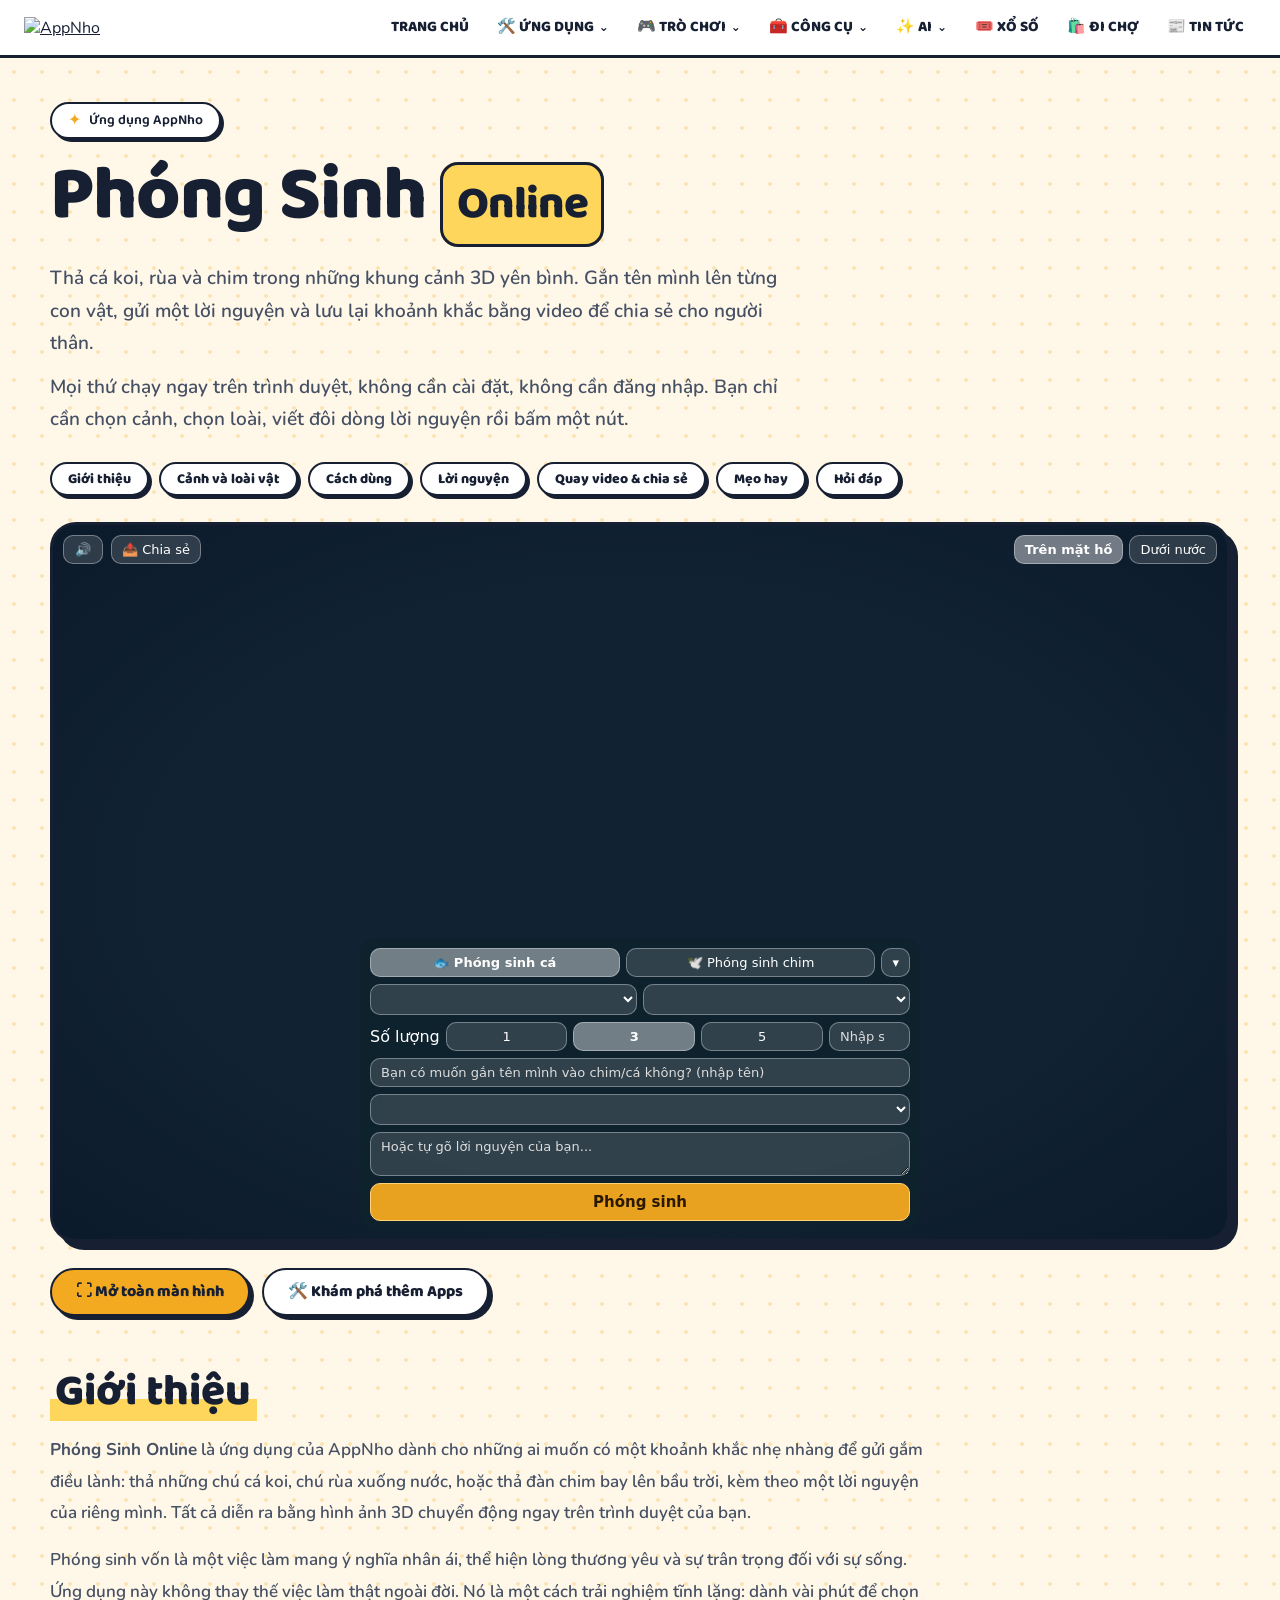
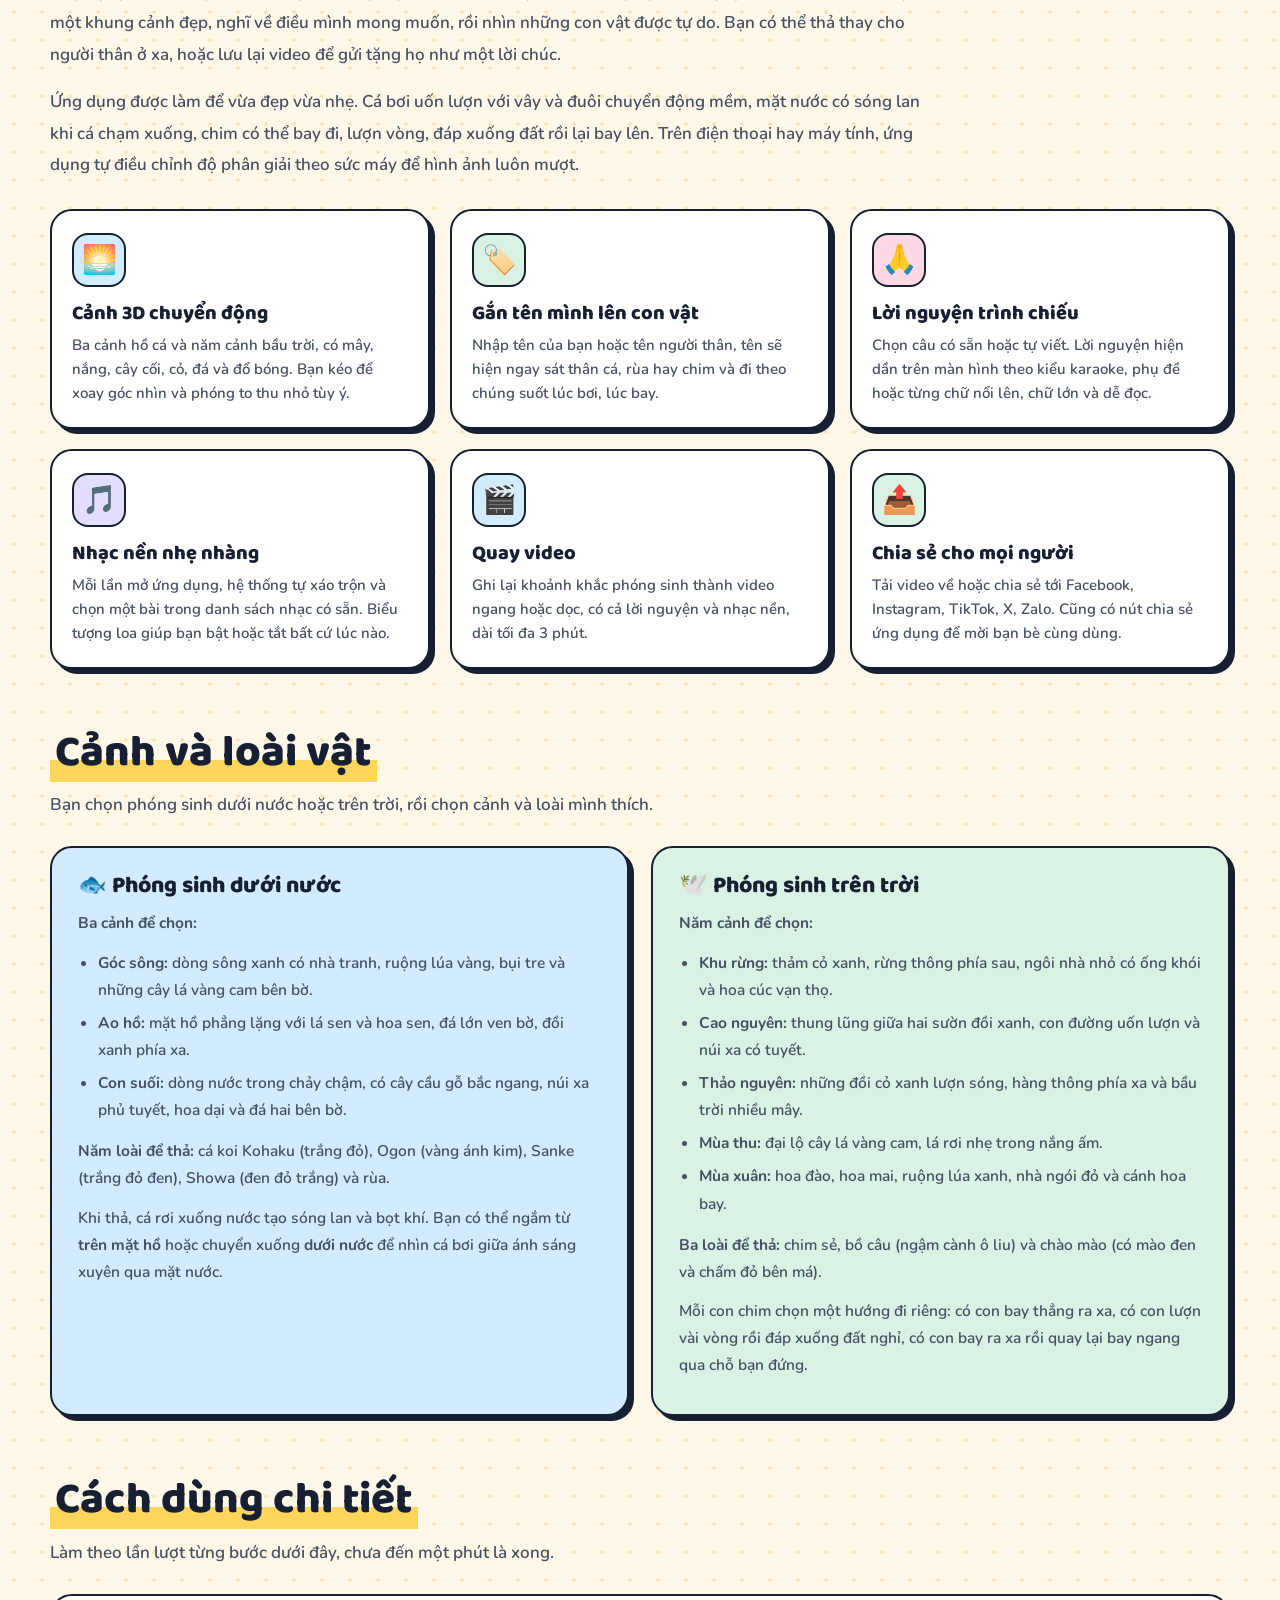
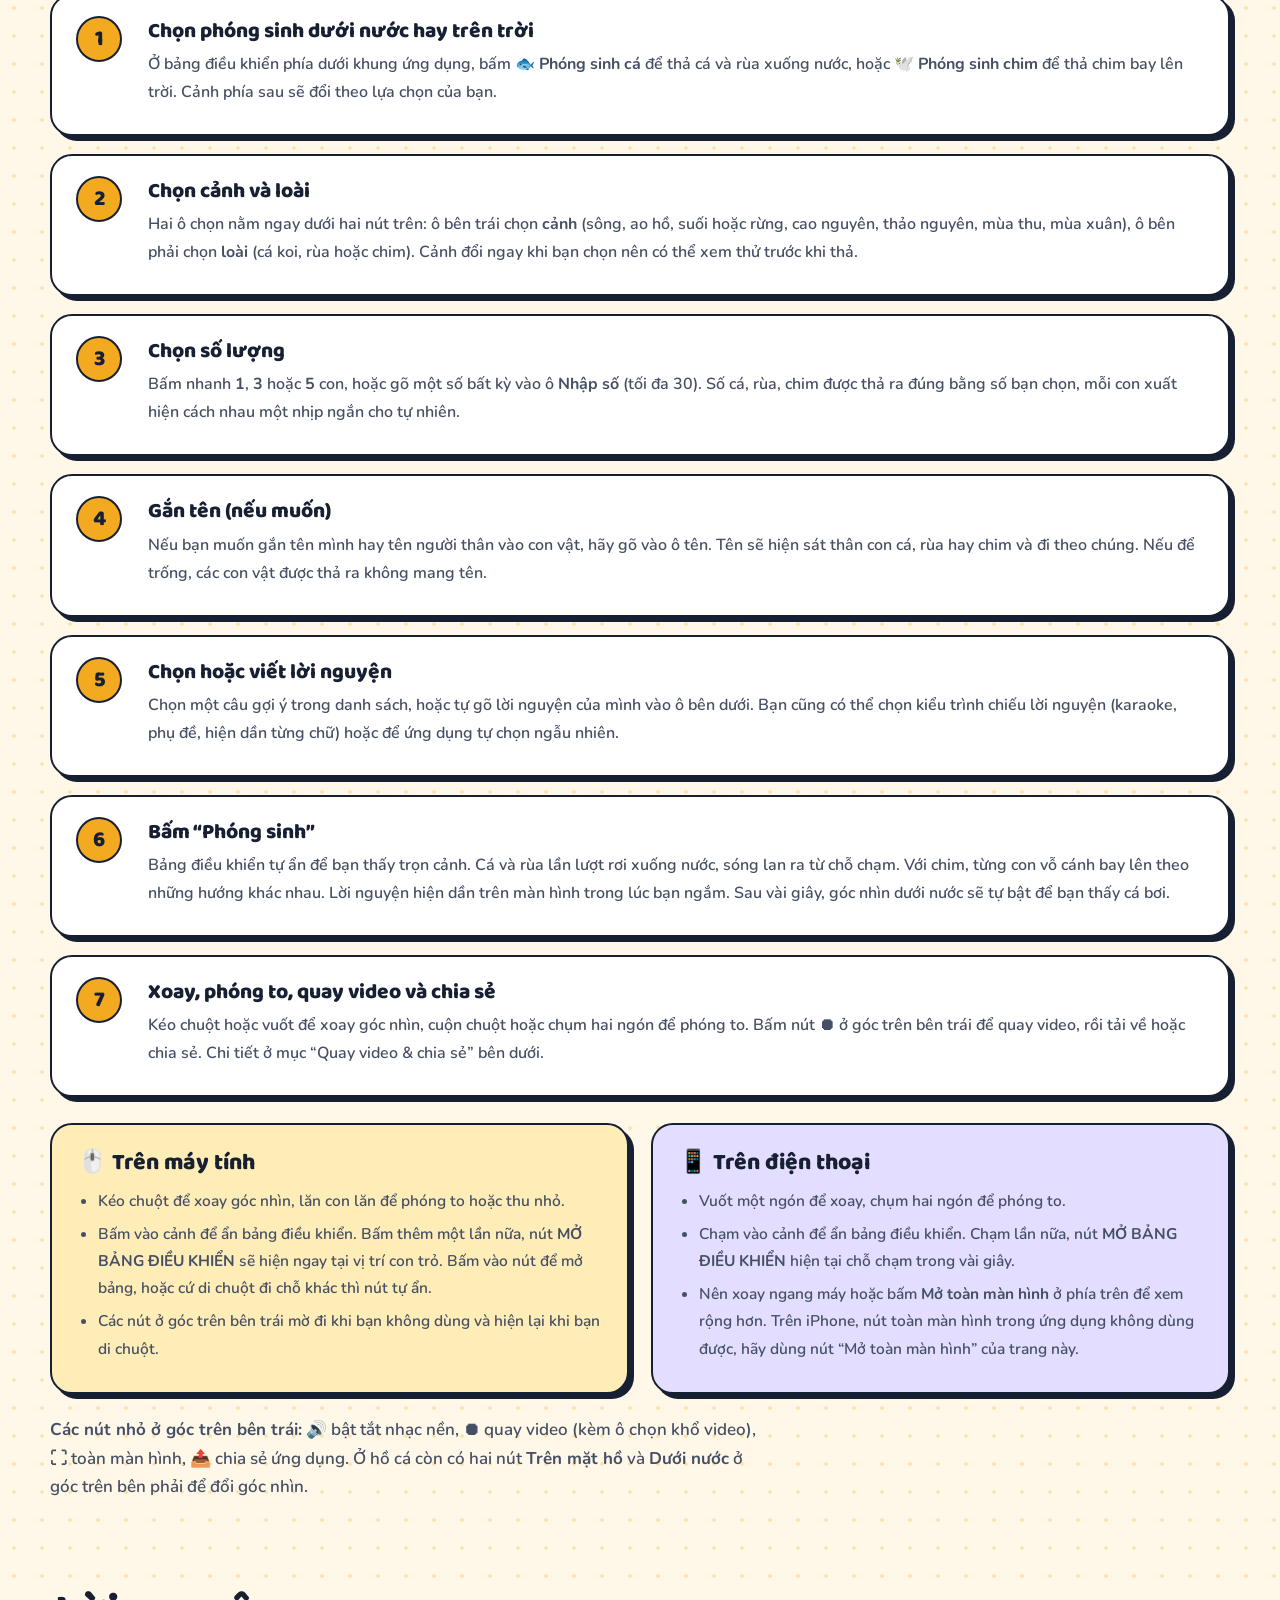
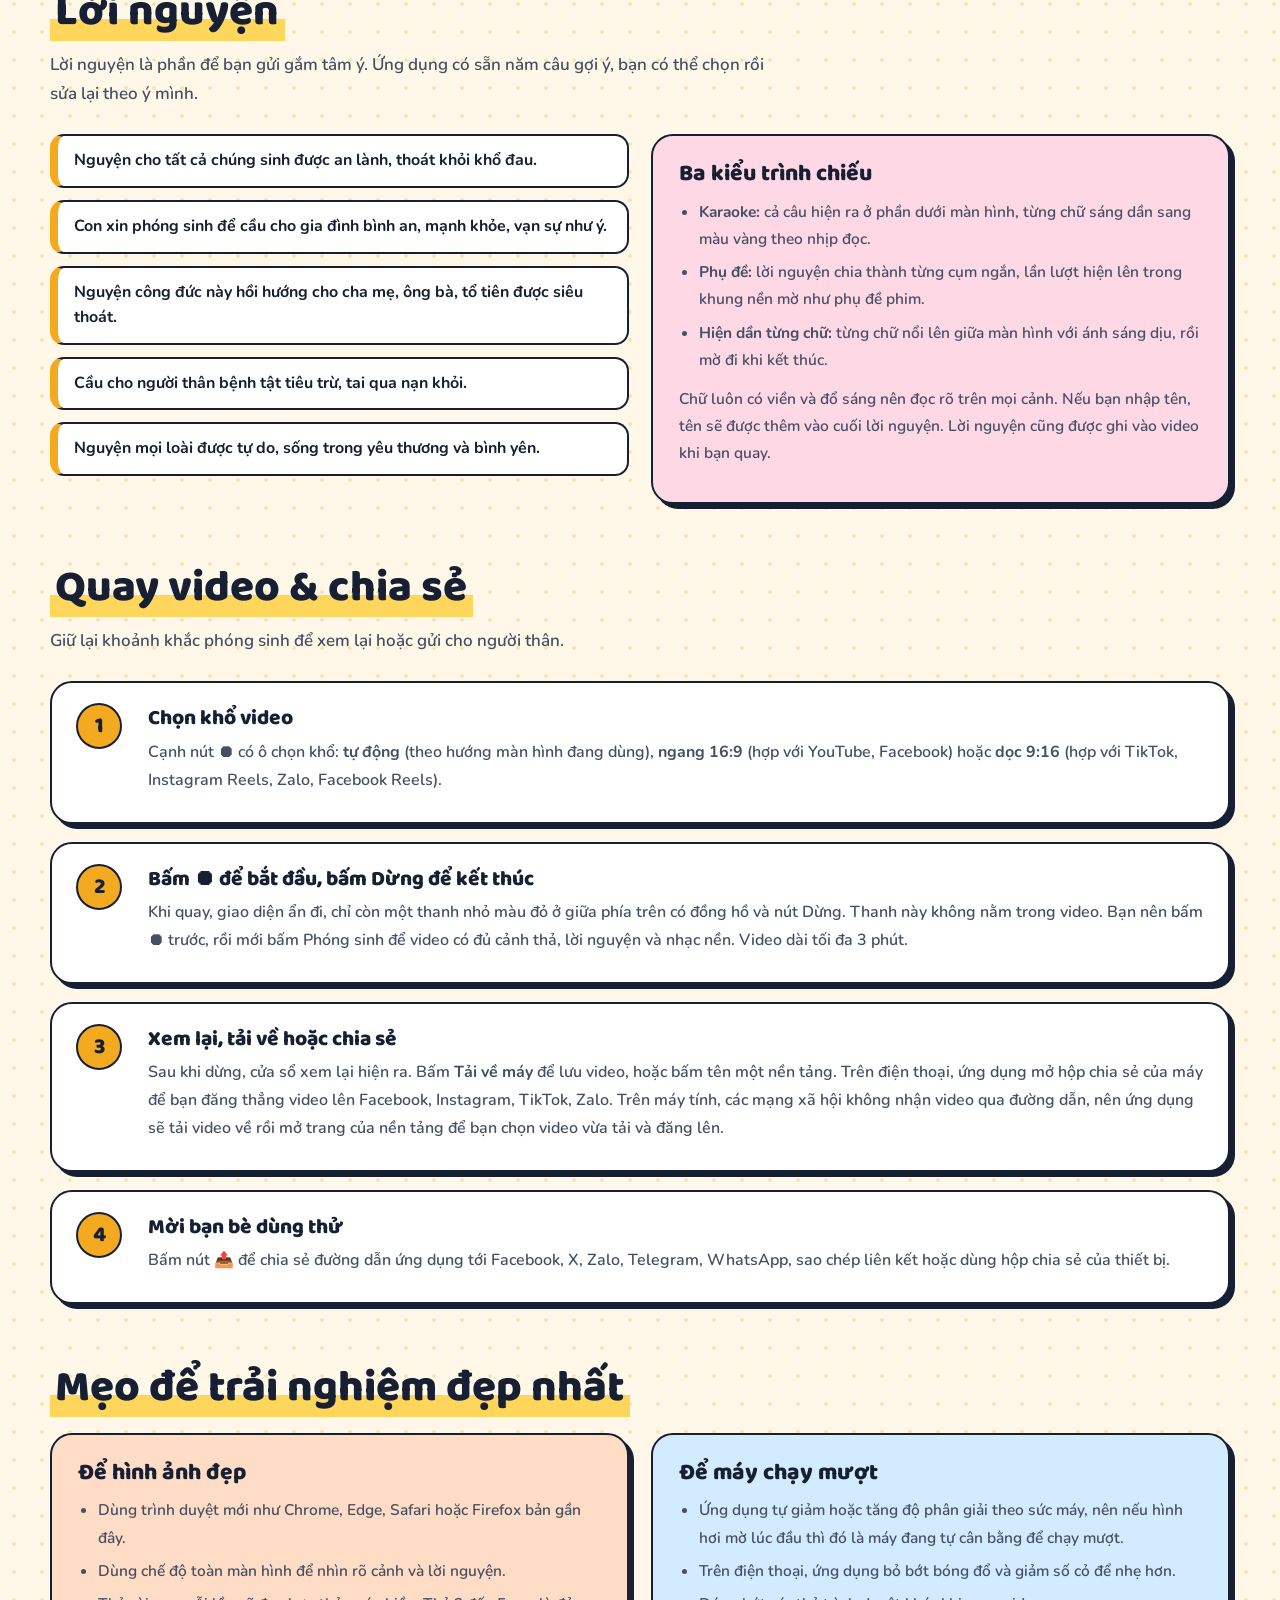
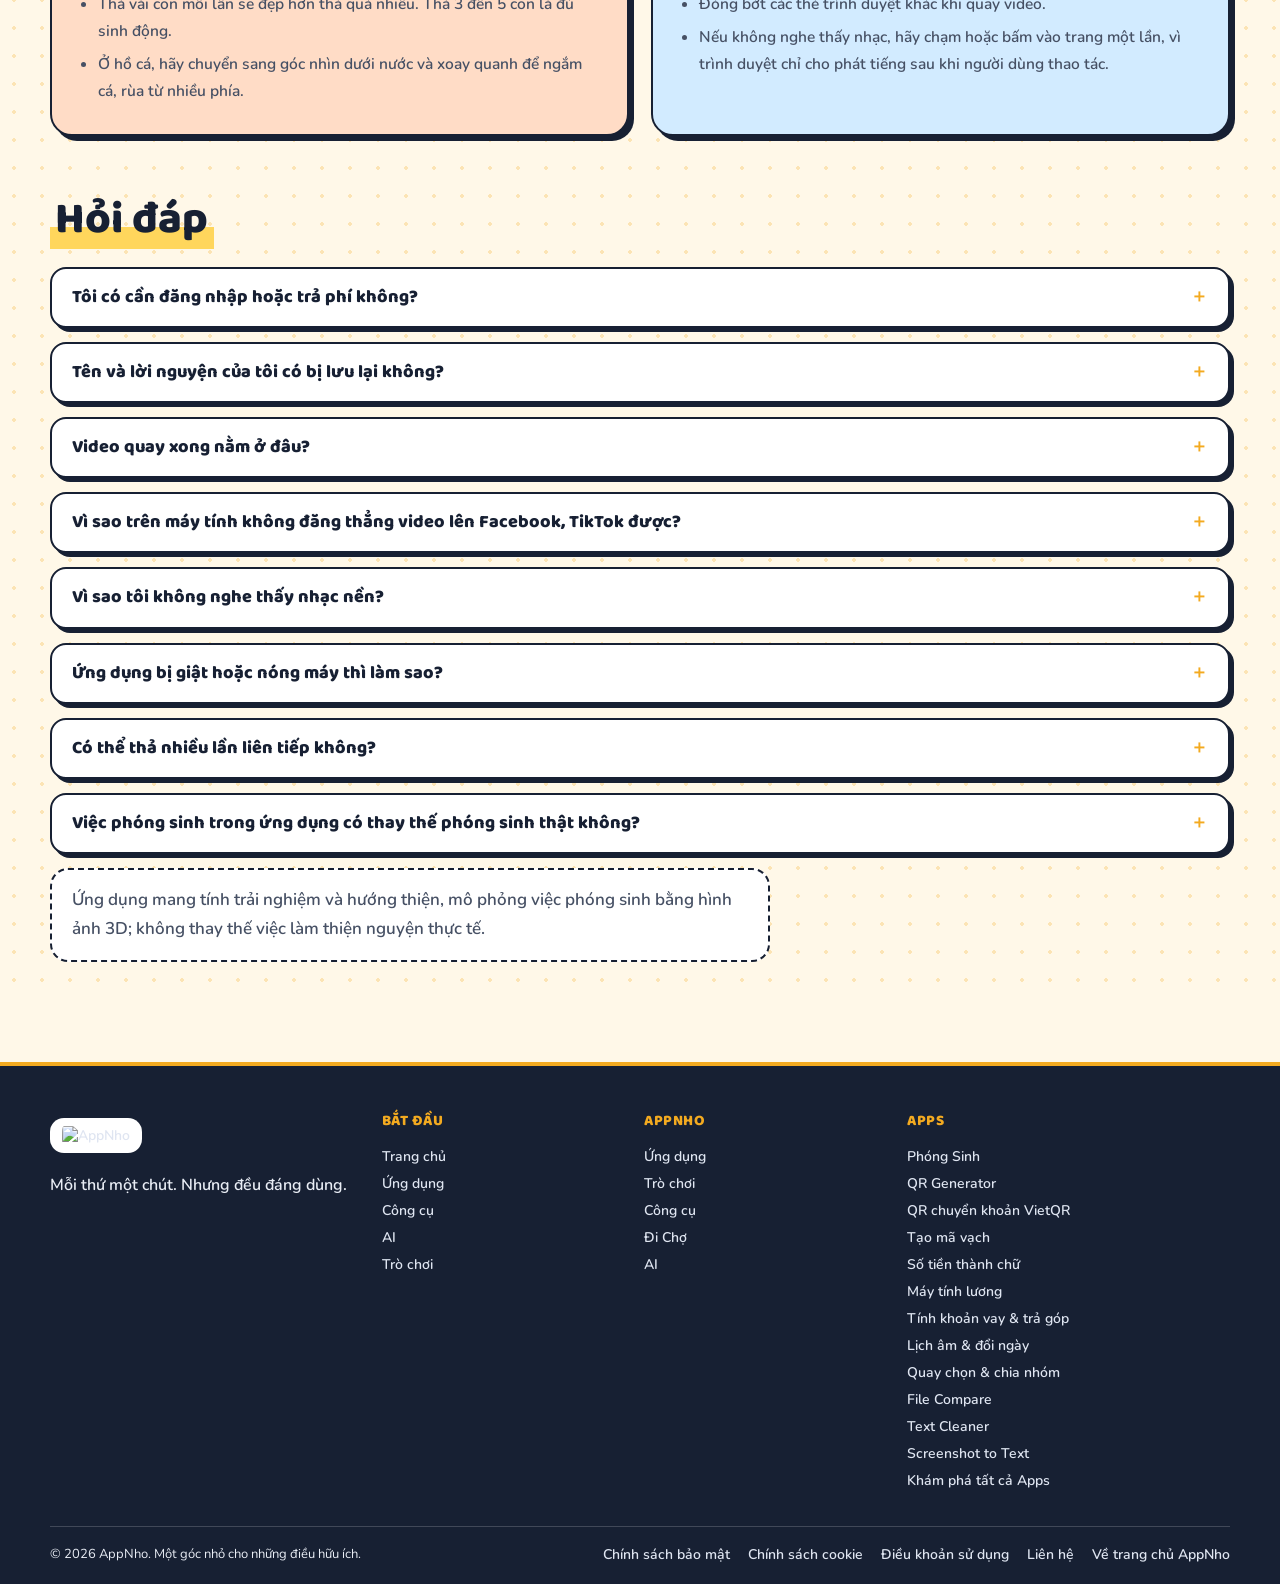
==== commit c4998fc7: "Add files via upload" ====
--- a/index.html
+++ b/index.html
@@ -51,6 +51,32 @@
 .ps-note{margin:34px 0 0;padding:16px 20px;background:#fff;border:2.5px dashed var(--navy);border-radius:18px;font-size:15px;line-height:1.65;color:var(--ink)}
 @media(max-width:900px){.ps-grid,.ps-steps{grid-template-columns:1fr 1fr}.ps-hero{padding-top:28px}.ps-stage{height:min(80vh,680px);border-radius:20px;box-shadow:5px 5px 0 var(--navy)}}
 @media(max-width:520px){.ps-grid,.ps-steps{grid-template-columns:1fr}.ps-wrap{width:calc(100% - 24px)}}
+
+.ps-chips{display:flex;gap:10px;flex-wrap:wrap;margin:26px 0 0}
+.ps-chips a{padding:8px 16px;background:#fff;border:2.5px solid var(--navy);border-radius:999px;box-shadow:3px 3px 0 var(--navy);font:800 14px/1 var(--display);text-decoration:none;color:var(--navy)}
+.ps-chips a:hover{background:var(--sun)}
+.ps-prose{max-width:880px}.ps-prose p{font-size:17px;line-height:1.85;color:var(--ink);margin:0 0 16px}
+.ps-two{display:grid;grid-template-columns:1fr 1fr;gap:22px}
+.ps-box{background:#fff;border:2.5px solid var(--navy);border-radius:22px;box-shadow:5px 5px 0 var(--navy);padding:24px 26px}
+.ps-box h3{font:800 23px/1.2 var(--display);margin:0 0 10px}
+.ps-box p{font-size:15.5px;line-height:1.75;color:var(--ink);margin:0 0 12px}
+.ps-box ul{margin:0 0 6px;padding-left:20px;line-height:1.75;color:var(--ink);font-weight:600;font-size:15.5px}
+.ps-box li{margin-bottom:6px}
+.ps-box.b1{background:var(--sky)}.ps-box.b2{background:var(--mint)}.ps-box.b3{background:var(--butter)}.ps-box.b4{background:var(--lav)}.ps-box.b5{background:var(--pink)}.ps-box.b6{background:var(--peach)}
+.ps-steps2{list-style:none;margin:0;padding:0;display:grid;gap:18px;counter-reset:t}
+.ps-steps2 li{counter-increment:t;display:grid;grid-template-columns:54px 1fr;gap:18px;background:#fff;border:2.5px solid var(--navy);border-radius:22px;box-shadow:5px 5px 0 var(--navy);padding:20px 24px}
+.ps-steps2 li::before{content:counter(t);display:grid;place-items:center;width:46px;height:46px;border-radius:50%;background:var(--gold);border:2.5px solid var(--navy);font:800 22px/1 var(--display)}
+.ps-steps2 h3{font:800 21px/1.25 var(--display);margin:2px 0 6px}
+.ps-steps2 p{font-size:16px;line-height:1.75;color:var(--ink);margin:0 0 8px}
+.ps-quote{margin:0 0 12px;padding:12px 16px;background:#fff;border:2.5px solid var(--navy);border-left:8px solid var(--gold);border-radius:14px;font-weight:700;line-height:1.6}
+details.ps-q{background:#fff;border:2.5px solid var(--navy);border-radius:16px;box-shadow:4px 4px 0 var(--navy);margin:0 0 14px}
+details.ps-q summary{cursor:pointer;padding:16px 20px;font:800 18px/1.4 var(--display);list-style:none}
+details.ps-q summary::-webkit-details-marker{display:none}
+details.ps-q summary::after{content:"＋";float:right;color:var(--gold)}
+details.ps-q[open] summary::after{content:"－"}
+details.ps-q p{margin:0;padding:0 20px 18px;line-height:1.75;color:var(--ink);font-size:16px}
+.ps-sec h2{scroll-margin-top:90px}
+@media(max-width:900px){.ps-two{grid-template-columns:1fr}.ps-steps2 li{grid-template-columns:46px 1fr;padding:16px 16px}}
 </style>
 </head>
 <body>
@@ -61,6 +87,8 @@
 <p class="ps-kicker">Ứng dụng AppNho</p>
 <h1 class="ps-title">Phóng Sinh <span>Online</span></h1>
 <p class="ps-lead">Thả cá koi, rùa và chim trong những khung cảnh 3D yên bình. Gắn tên mình lên từng con vật, gửi một lời nguyện và lưu lại khoảnh khắc bằng video để chia sẻ cho người thân.</p>
+<p class="ps-lead" style="margin-top:12px">Mọi thứ chạy ngay trên trình duyệt, không cần cài đặt, không cần đăng nhập. Bạn chỉ cần chọn cảnh, chọn loài, viết đôi dòng lời nguyện rồi bấm một nút.</p>
+<nav class="ps-chips" aria-label="Mục lục"><a href="#gioi-thieu">Giới thiệu</a><a href="#canh-va-loai">Cảnh và loài vật</a><a href="#cach-dung">Cách dùng</a><a href="#loi-nguyen">Lời nguyện</a><a href="#quay-video">Quay video &amp; chia sẻ</a><a href="#meo">Mẹo hay</a><a href="#hoi-dap">Hỏi đáp</a></nav>
 </div></section>
 
 <section><div class="ps-wrap">
@@ -71,26 +99,101 @@
 </div>
 </div></section>
 
-<section class="ps-sec"><div class="ps-wrap">
-<h2>Có gì trong ứng dụng</h2>
-<p>Mọi thứ chạy ngay trên trình duyệt, không cần đăng nhập.</p>
-<div class="ps-grid">
-<div class="ps-card c1"><div class="ic">🐟</div><h3>Thả cá &amp; rùa</h3><p>Bốn loại cá koi (Kohaku, Ogon, Sanke, Showa) và rùa, thả ở sông, ao hồ hoặc con suối. Nhìn từ trên mặt nước hoặc lặn xuống dưới nước.</p></div>
-<div class="ps-card c2"><div class="ic">🕊️</div><h3>Thả chim</h3><p>Chim sẻ, bồ câu, chào mào bay lên giữa rừng, cao nguyên, thảo nguyên, mùa thu hay mùa xuân. Có con bay đi, có con đáp xuống.</p></div>
-<div class="ps-card c3"><div class="ic">🙏</div><h3>Lời nguyện trình chiếu</h3><p>Chọn câu có sẵn hoặc tự viết. Lời nguyện hiện dần theo kiểu karaoke, phụ đề hoặc từng chữ nổi lên.</p></div>
-<div class="ps-card c4"><div class="ic">🎬</div><h3>Quay video &amp; chia sẻ</h3><p>Ghi video ngang hoặc dọc, tải về hoặc chia sẻ tới Facebook, Instagram, TikTok, X, Zalo. Có nhạc nền nhẹ nhàng.</p></div>
-</div>
-</div></section>
-
-<section class="ps-sec"><div class="ps-wrap">
-<h2>Cách dùng</h2>
-<p>Bốn bước, chưa đến một phút.</p>
-<ol class="ps-steps">
-<li>Chọn cảnh và loài muốn phóng sinh, rồi chọn số lượng.</li>
-<li>Nhập tên (nếu muốn gắn lên lưng con vật) và chọn hoặc viết lời nguyện.</li>
-<li>Bấm <b>Phóng sinh</b> và ngắm cá, chim được thả.</li>
-<li>Bấm ⏺ để quay video, rồi tải về hoặc chia sẻ.</li>
+<section class="ps-sec" id="gioi-thieu"><div class="ps-wrap">
+<h2>Giới thiệu</h2>
+<div class="ps-prose" style="margin-top:18px">
+<p><b>Phóng Sinh Online</b> là ứng dụng của AppNho dành cho những ai muốn có một khoảnh khắc nhẹ nhàng để gửi gắm điều lành: thả những chú cá koi, chú rùa xuống nước, hoặc thả đàn chim bay lên bầu trời, kèm theo một lời nguyện của riêng mình. Tất cả diễn ra bằng hình ảnh 3D chuyển động ngay trên trình duyệt của bạn.</p>
+<p>Phóng sinh vốn là một việc làm mang ý nghĩa nhân ái, thể hiện lòng thương yêu và sự trân trọng đối với sự sống. Ứng dụng này không thay thế việc làm thật ngoài đời. Nó là một cách trải nghiệm tĩnh lặng: dành vài phút để chọn một khung cảnh đẹp, nghĩ về điều mình mong muốn, rồi nhìn những con vật được tự do. Bạn có thể thả thay cho người thân ở xa, hoặc lưu lại video để gửi tặng họ như một lời chúc.</p>
+<p>Ứng dụng được làm để vừa đẹp vừa nhẹ. Cá bơi uốn lượn với vây và đuôi chuyển động mềm, mặt nước có sóng lan khi cá chạm xuống, chim có thể bay đi, lượn vòng, đáp xuống đất rồi lại bay lên. Trên điện thoại hay máy tính, ứng dụng tự điều chỉnh độ phân giải theo sức máy để hình ảnh luôn mượt.</p>
+</div>
+<div class="ps-grid" style="margin-top:28px;grid-template-columns:repeat(3,1fr)">
+<div class="ps-card c1"><div class="ic">🌅</div><h3>Cảnh 3D chuyển động</h3><p>Ba cảnh hồ cá và năm cảnh bầu trời, có mây, nắng, cây cối, cỏ, đá và đổ bóng. Bạn kéo để xoay góc nhìn và phóng to thu nhỏ tùy ý.</p></div>
+<div class="ps-card c2"><div class="ic">🏷️</div><h3>Gắn tên mình lên con vật</h3><p>Nhập tên của bạn hoặc tên người thân, tên sẽ hiện ngay sát thân cá, rùa hay chim và đi theo chúng suốt lúc bơi, lúc bay.</p></div>
+<div class="ps-card c3"><div class="ic">🙏</div><h3>Lời nguyện trình chiếu</h3><p>Chọn câu có sẵn hoặc tự viết. Lời nguyện hiện dần trên màn hình theo kiểu karaoke, phụ đề hoặc từng chữ nổi lên, chữ lớn và dễ đọc.</p></div>
+<div class="ps-card c4"><div class="ic">🎵</div><h3>Nhạc nền nhẹ nhàng</h3><p>Mỗi lần mở ứng dụng, hệ thống tự xáo trộn và chọn một bài trong danh sách nhạc có sẵn. Biểu tượng loa giúp bạn bật hoặc tắt bất cứ lúc nào.</p></div>
+<div class="ps-card c1"><div class="ic">🎬</div><h3>Quay video</h3><p>Ghi lại khoảnh khắc phóng sinh thành video ngang hoặc dọc, có cả lời nguyện và nhạc nền, dài tối đa 3 phút.</p></div>
+<div class="ps-card c2"><div class="ic">📤</div><h3>Chia sẻ cho mọi người</h3><p>Tải video về hoặc chia sẻ tới Facebook, Instagram, TikTok, X, Zalo. Cũng có nút chia sẻ ứng dụng để mời bạn bè cùng dùng.</p></div>
+</div>
+</div></section>
+
+<section class="ps-sec" id="canh-va-loai"><div class="ps-wrap">
+<h2>Cảnh và loài vật</h2>
+<p>Bạn chọn phóng sinh dưới nước hoặc trên trời, rồi chọn cảnh và loài mình thích.</p>
+<div class="ps-two">
+<div class="ps-box b1"><h3>🐟 Phóng sinh dưới nước</h3>
+<p><b>Ba cảnh để chọn:</b></p>
+<ul><li><b>Góc sông:</b> dòng sông xanh có nhà tranh, ruộng lúa vàng, bụi tre và những cây lá vàng cam bên bờ.</li><li><b>Ao hồ:</b> mặt hồ phẳng lặng với lá sen và hoa sen, đá lớn ven bờ, đồi xanh phía xa.</li><li><b>Con suối:</b> dòng nước trong chảy chậm, có cây cầu gỗ bắc ngang, núi xa phủ tuyết, hoa dại và đá hai bên bờ.</li></ul>
+<p style="margin-top:14px"><b>Năm loài để thả:</b> cá koi Kohaku (trắng đỏ), Ogon (vàng ánh kim), Sanke (trắng đỏ đen), Showa (đen đỏ trắng) và rùa.</p>
+<p>Khi thả, cá rơi xuống nước tạo sóng lan và bọt khí. Bạn có thể ngắm từ <b>trên mặt hồ</b> hoặc chuyển xuống <b>dưới nước</b> để nhìn cá bơi giữa ánh sáng xuyên qua mặt nước.</p></div>
+<div class="ps-box b2"><h3>🕊️ Phóng sinh trên trời</h3>
+<p><b>Năm cảnh để chọn:</b></p>
+<ul><li><b>Khu rừng:</b> thảm cỏ xanh, rừng thông phía sau, ngôi nhà nhỏ có ống khói và hoa cúc vạn thọ.</li><li><b>Cao nguyên:</b> thung lũng giữa hai sườn đồi xanh, con đường uốn lượn và núi xa có tuyết.</li><li><b>Thảo nguyên:</b> những đồi cỏ xanh lượn sóng, hàng thông phía xa và bầu trời nhiều mây.</li><li><b>Mùa thu:</b> đại lộ cây lá vàng cam, lá rơi nhẹ trong nắng ấm.</li><li><b>Mùa xuân:</b> hoa đào, hoa mai, ruộng lúa xanh, nhà ngói đỏ và cánh hoa bay.</li></ul>
+<p style="margin-top:14px"><b>Ba loài để thả:</b> chim sẻ, bồ câu (ngậm cành ô liu) và chào mào (có mào đen và chấm đỏ bên má).</p>
+<p>Mỗi con chim chọn một hướng đi riêng: có con bay thẳng ra xa, có con lượn vài vòng rồi đáp xuống đất nghỉ, có con bay ra xa rồi quay lại bay ngang qua chỗ bạn đứng.</p></div>
+</div>
+</div></section>
+
+<section class="ps-sec" id="cach-dung"><div class="ps-wrap">
+<h2>Cách dùng chi tiết</h2>
+<p>Làm theo lần lượt từng bước dưới đây, chưa đến một phút là xong.</p>
+<ol class="ps-steps2">
+<li><div><h3>Chọn phóng sinh dưới nước hay trên trời</h3><p>Ở bảng điều khiển phía dưới khung ứng dụng, bấm <b>🐟 Phóng sinh cá</b> để thả cá và rùa xuống nước, hoặc <b>🕊️ Phóng sinh chim</b> để thả chim bay lên trời. Cảnh phía sau sẽ đổi theo lựa chọn của bạn.</p></div></li>
+<li><div><h3>Chọn cảnh và loài</h3><p>Hai ô chọn nằm ngay dưới hai nút trên: ô bên trái chọn <b>cảnh</b> (sông, ao hồ, suối hoặc rừng, cao nguyên, thảo nguyên, mùa thu, mùa xuân), ô bên phải chọn <b>loài</b> (cá koi, rùa hoặc chim). Cảnh đổi ngay khi bạn chọn nên có thể xem thử trước khi thả.</p></div></li>
+<li><div><h3>Chọn số lượng</h3><p>Bấm nhanh <b>1</b>, <b>3</b> hoặc <b>5</b> con, hoặc gõ một số bất kỳ vào ô <b>Nhập số</b> (tối đa 30). Số cá, rùa, chim được thả ra đúng bằng số bạn chọn, mỗi con xuất hiện cách nhau một nhịp ngắn cho tự nhiên.</p></div></li>
+<li><div><h3>Gắn tên (nếu muốn)</h3><p>Nếu bạn muốn gắn tên mình hay tên người thân vào con vật, hãy gõ vào ô tên. Tên sẽ hiện sát thân con cá, rùa hay chim và đi theo chúng. Nếu để trống, các con vật được thả ra không mang tên.</p></div></li>
+<li><div><h3>Chọn hoặc viết lời nguyện</h3><p>Chọn một câu gợi ý trong danh sách, hoặc tự gõ lời nguyện của mình vào ô bên dưới. Bạn cũng có thể chọn kiểu trình chiếu lời nguyện (karaoke, phụ đề, hiện dần từng chữ) hoặc để ứng dụng tự chọn ngẫu nhiên.</p></div></li>
+<li><div><h3>Bấm “Phóng sinh”</h3><p>Bảng điều khiển tự ẩn để bạn thấy trọn cảnh. Cá và rùa lần lượt rơi xuống nước, sóng lan ra từ chỗ chạm. Với chim, từng con vỗ cánh bay lên theo những hướng khác nhau. Lời nguyện hiện dần trên màn hình trong lúc bạn ngắm. Sau vài giây, góc nhìn dưới nước sẽ tự bật để bạn thấy cá bơi.</p></div></li>
+<li><div><h3>Xoay, phóng to, quay video và chia sẻ</h3><p>Kéo chuột hoặc vuốt để xoay góc nhìn, cuộn chuột hoặc chụm hai ngón để phóng to. Bấm nút ⏺ ở góc trên bên trái để quay video, rồi tải về hoặc chia sẻ. Chi tiết ở mục “Quay video &amp; chia sẻ” bên dưới.</p></div></li>
 </ol>
+<div class="ps-two" style="margin-top:26px">
+<div class="ps-box b3"><h3>🖱️ Trên máy tính</h3><ul><li>Kéo chuột để xoay góc nhìn, lăn con lăn để phóng to hoặc thu nhỏ.</li><li>Bấm vào cảnh để ẩn bảng điều khiển. Bấm thêm một lần nữa, nút <b>MỞ BẢNG ĐIỀU KHIỂN</b> sẽ hiện ngay tại vị trí con trỏ. Bấm vào nút để mở bảng, hoặc cứ di chuột đi chỗ khác thì nút tự ẩn.</li><li>Các nút ở góc trên bên trái mờ đi khi bạn không dùng và hiện lại khi bạn di chuột.</li></ul></div>
+<div class="ps-box b4"><h3>📱 Trên điện thoại</h3><ul><li>Vuốt một ngón để xoay, chụm hai ngón để phóng to.</li><li>Chạm vào cảnh để ẩn bảng điều khiển. Chạm lần nữa, nút <b>MỞ BẢNG ĐIỀU KHIỂN</b> hiện tại chỗ chạm trong vài giây.</li><li>Nên xoay ngang máy hoặc bấm <b>Mở toàn màn hình</b> ở phía trên để xem rộng hơn. Trên iPhone, nút toàn màn hình trong ứng dụng không dùng được, hãy dùng nút “Mở toàn màn hình” của trang này.</li></ul></div>
+</div>
+<p style="margin-top:22px"><b>Các nút nhỏ ở góc trên bên trái:</b> 🔊 bật tắt nhạc nền, ⏺ quay video (kèm ô chọn khổ video), ⛶ toàn màn hình, 📤 chia sẻ ứng dụng. Ở hồ cá còn có hai nút <b>Trên mặt hồ</b> và <b>Dưới nước</b> ở góc trên bên phải để đổi góc nhìn.</p>
+</div></section>
+
+<section class="ps-sec" id="loi-nguyen"><div class="ps-wrap">
+<h2>Lời nguyện</h2>
+<p>Lời nguyện là phần để bạn gửi gắm tâm ý. Ứng dụng có sẵn năm câu gợi ý, bạn có thể chọn rồi sửa lại theo ý mình.</p>
+<div class="ps-two">
+<div><div class="ps-quote">Nguyện cho tất cả chúng sinh được an lành, thoát khỏi khổ đau.</div><div class="ps-quote">Con xin phóng sinh để cầu cho gia đình bình an, mạnh khỏe, vạn sự như ý.</div><div class="ps-quote">Nguyện công đức này hồi hướng cho cha mẹ, ông bà, tổ tiên được siêu thoát.</div><div class="ps-quote">Cầu cho người thân bệnh tật tiêu trừ, tai qua nạn khỏi.</div><div class="ps-quote">Nguyện mọi loài được tự do, sống trong yêu thương và bình yên.</div></div>
+<div class="ps-box b5"><h3>Ba kiểu trình chiếu</h3>
+<ul><li><b>Karaoke:</b> cả câu hiện ra ở phần dưới màn hình, từng chữ sáng dần sang màu vàng theo nhịp đọc.</li><li><b>Phụ đề:</b> lời nguyện chia thành từng cụm ngắn, lần lượt hiện lên trong khung nền mờ như phụ đề phim.</li><li><b>Hiện dần từng chữ:</b> từng chữ nổi lên giữa màn hình với ánh sáng dịu, rồi mờ đi khi kết thúc.</li></ul>
+<p style="margin-top:12px">Chữ luôn có viền và đổ sáng nên đọc rõ trên mọi cảnh. Nếu bạn nhập tên, tên sẽ được thêm vào cuối lời nguyện. Lời nguyện cũng được ghi vào video khi bạn quay.</p></div>
+</div>
+</div></section>
+
+<section class="ps-sec" id="quay-video"><div class="ps-wrap">
+<h2>Quay video &amp; chia sẻ</h2>
+<p>Giữ lại khoảnh khắc phóng sinh để xem lại hoặc gửi cho người thân.</p>
+<ol class="ps-steps2">
+<li><div><h3>Chọn khổ video</h3><p>Cạnh nút ⏺ có ô chọn khổ: <b>tự động</b> (theo hướng màn hình đang dùng), <b>ngang 16:9</b> (hợp với YouTube, Facebook) hoặc <b>dọc 9:16</b> (hợp với TikTok, Instagram Reels, Zalo, Facebook Reels).</p></div></li>
+<li><div><h3>Bấm ⏺ để bắt đầu, bấm Dừng để kết thúc</h3><p>Khi quay, giao diện ẩn đi, chỉ còn một thanh nhỏ màu đỏ ở giữa phía trên có đồng hồ và nút Dừng. Thanh này không nằm trong video. Bạn nên bấm ⏺ trước, rồi mới bấm Phóng sinh để video có đủ cảnh thả, lời nguyện và nhạc nền. Video dài tối đa 3 phút.</p></div></li>
+<li><div><h3>Xem lại, tải về hoặc chia sẻ</h3><p>Sau khi dừng, cửa sổ xem lại hiện ra. Bấm <b>Tải về máy</b> để lưu video, hoặc bấm tên một nền tảng. Trên điện thoại, ứng dụng mở hộp chia sẻ của máy để bạn đăng thẳng video lên Facebook, Instagram, TikTok, Zalo. Trên máy tính, các mạng xã hội không nhận video qua đường dẫn, nên ứng dụng sẽ tải video về rồi mở trang của nền tảng để bạn chọn video vừa tải và đăng lên.</p></div></li>
+<li><div><h3>Mời bạn bè dùng thử</h3><p>Bấm nút 📤 để chia sẻ đường dẫn ứng dụng tới Facebook, X, Zalo, Telegram, WhatsApp, sao chép liên kết hoặc dùng hộp chia sẻ của thiết bị.</p></div></li>
+</ol>
+</div></section>
+
+<section class="ps-sec" id="meo"><div class="ps-wrap">
+<h2>Mẹo để trải nghiệm đẹp nhất</h2>
+<div class="ps-two" style="margin-top:20px">
+<div class="ps-box b6"><h3>Để hình ảnh đẹp</h3><ul><li>Dùng trình duyệt mới như Chrome, Edge, Safari hoặc Firefox bản gần đây.</li><li>Dùng chế độ toàn màn hình để nhìn rõ cảnh và lời nguyện.</li><li>Thả vài con mỗi lần sẽ đẹp hơn thả quá nhiều. Thả 3 đến 5 con là đủ sinh động.</li><li>Ở hồ cá, hãy chuyển sang góc nhìn dưới nước và xoay quanh để ngắm cá, rùa từ nhiều phía.</li></ul></div>
+<div class="ps-box b1"><h3>Để máy chạy mượt</h3><ul><li>Ứng dụng tự giảm hoặc tăng độ phân giải theo sức máy, nên nếu hình hơi mờ lúc đầu thì đó là máy đang tự cân bằng để chạy mượt.</li><li>Trên điện thoại, ứng dụng bỏ bớt bóng đổ và giảm số cỏ để nhẹ hơn.</li><li>Đóng bớt các thẻ trình duyệt khác khi quay video.</li><li>Nếu không nghe thấy nhạc, hãy chạm hoặc bấm vào trang một lần, vì trình duyệt chỉ cho phát tiếng sau khi người dùng thao tác.</li></ul></div>
+</div>
+</div></section>
+
+<section class="ps-sec" id="hoi-dap"><div class="ps-wrap">
+<h2>Hỏi đáp</h2>
+<div style="margin-top:22px">
+<details class="ps-q"><summary>Tôi có cần đăng nhập hoặc trả phí không?</summary><p>Không. Ứng dụng chạy thẳng trên trình duyệt, không cần tài khoản và không thu phí.</p></details>
+<details class="ps-q"><summary>Tên và lời nguyện của tôi có bị lưu lại không?</summary><p>Tên và lời nguyện chỉ nằm trong trình duyệt của bạn để hiển thị trên màn hình và ghi vào video. Ứng dụng không có tài khoản người dùng và không gửi nội dung đó lên máy chủ nào.</p></details>
+<details class="ps-q"><summary>Video quay xong nằm ở đâu?</summary><p>Video được tạo ngay trên máy của bạn. Bạn bấm Tải về để lưu, hoặc chia sẻ trực tiếp. Nếu bạn đóng cửa sổ mà chưa tải thì video sẽ mất, vì ứng dụng không lưu video ở đâu khác.</p></details>
+<details class="ps-q"><summary>Vì sao trên máy tính không đăng thẳng video lên Facebook, TikTok được?</summary><p>Các mạng xã hội không cho trang web gửi sẵn video vào bài đăng qua đường dẫn. Vì vậy trên máy tính ứng dụng tải video về, rồi mở trang nền tảng để bạn chọn video đó và đăng. Trên điện thoại thì đăng thẳng được qua hộp chia sẻ của máy.</p></details>
+<details class="ps-q"><summary>Vì sao tôi không nghe thấy nhạc nền?</summary><p>Hãy chạm hoặc bấm vào trang một lần, vì trình duyệt chỉ cho phép phát tiếng sau khi có thao tác của người dùng. Kiểm tra biểu tượng loa ở góc trên bên trái đang ở trạng thái 🔊 và âm lượng thiết bị chưa tắt. Nhạc được tải từ kho nhạc, nên cần có kết nối mạng.</p></details>
+<details class="ps-q"><summary>Ứng dụng bị giật hoặc nóng máy thì làm sao?</summary><p>Hãy giảm số lượng thả xuống 1 đến 3 con, tắt bớt các thẻ trình duyệt khác và dùng chế độ toàn màn hình. Ứng dụng đã tự giảm độ phân giải khi thấy máy chậm, nhưng máy đời cũ vẫn có thể cần giảm số lượng.</p></details>
+<details class="ps-q"><summary>Có thể thả nhiều lần liên tiếp không?</summary><p>Có. Bạn mở lại bảng điều khiển, chọn lại rồi bấm Phóng sinh. Các con vật thả trước vẫn còn trong cảnh. Chim sau một lúc sẽ bay đi hoặc đáp xuống rồi bay đi, còn cá và rùa ở lại bơi trong hồ.</p></details>
+<details class="ps-q"><summary>Việc phóng sinh trong ứng dụng có thay thế phóng sinh thật không?</summary><p>Không. Đây là ứng dụng mô phỏng, mang tính trải nghiệm và hướng thiện. Nếu bạn muốn làm việc thiện thực tế, hãy tìm hiểu kỹ để chọn cách làm có trách nhiệm với sinh vật và môi trường.</p></details>
+</div>
 <p class="ps-note">Ứng dụng mang tính trải nghiệm và hướng thiện, mô phỏng việc phóng sinh bằng hình ảnh 3D; không thay thế việc làm thiện nguyện thực tế.</p>
 </div></section>
 </main>
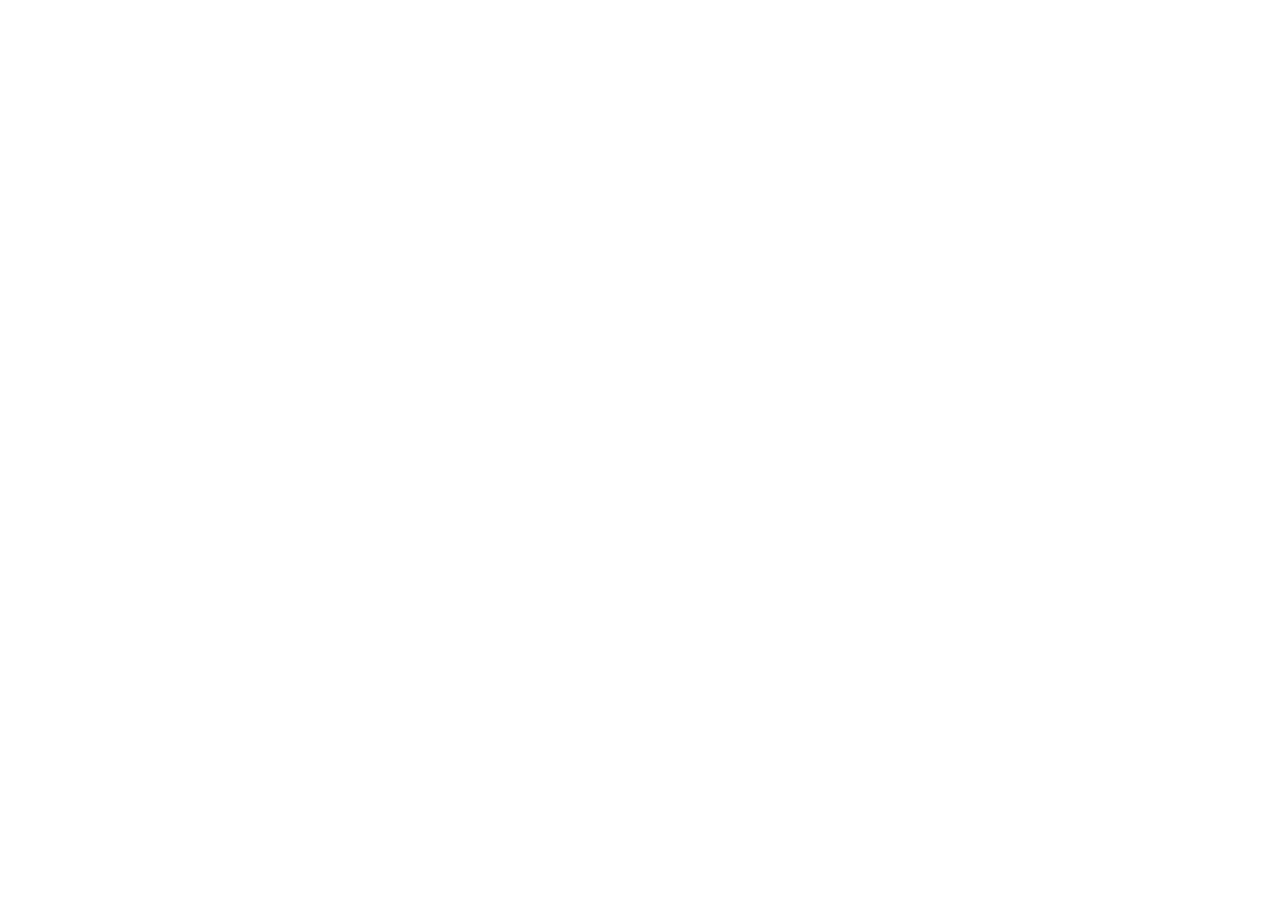
==== commit 4b519373: "Add files via upload" ====
--- a/index.html
+++ b/index.html
@@ -1,205 +1,29 @@
-<!DOCTYPE html>
+<!doctype html>
 <html lang="vi">
 <head>
-<meta charset="utf-8"/>
-<meta name="viewport" content="width=device-width,initial-scale=1"/>
-<title>Phóng Sinh Online — thả cá koi, rùa, chim và gửi lời nguyện | AppNho</title>
-<meta name="description" content="Ứng dụng phóng sinh trực tuyến của AppNho: thả cá koi, rùa, chim ở nhiều cảnh đẹp, gắn tên, gửi lời nguyện, quay video và chia sẻ."/>
-<meta property="og:type" content="website"/>
-<meta property="og:title" content="Phóng Sinh Online — thả cá, thả chim, gửi lời nguyện bình an"/>
-<meta property="og:description" content="Thả cá koi, rùa, chim trong cảnh 3D; gắn tên, gửi lời nguyện, quay video và chia sẻ cho người thân."/>
-<meta property="og:image" content="https://res.cloudinary.com/wnlmpwor/image/upload/v1791358939/AppNho_logo_transparent.png"/>
-<link rel="icon" href="data:image/svg+xml,%3Csvg xmlns='http://www.w3.org/2000/svg' viewBox='0 0 100 100'%3E%3Ctext y='.9em' font-size='90'%3E🪷%3C/text%3E%3C/svg%3E"/>
-<link rel="preconnect" href="https://fonts.googleapis.com"/><link rel="preconnect" href="https://fonts.gstatic.com" crossorigin/>
-<link href="https://fonts.googleapis.com/css2?family=Baloo+2:wght@600;700;800&family=Nunito:wght@500;600;700;800&display=swap" rel="stylesheet"/>
-<!-- 1) Giao diện dự phòng chạy độc lập  2) Giao diện gốc AppNho (nếu tải được sẽ ghi đè). Muốn tắt hẳn bản gốc thì xóa 2 dòng appnho.io.vn bên dưới. -->
-<link href="assets/appnho-lite.css" rel="stylesheet"/>
-<link href="https://appnho.io.vn/assets/appnho.css" rel="stylesheet"/>
-<link href="https://appnho.io.vn/assets/appnho-shell.css" rel="stylesheet"/>
-<style>
-.ps{--navy:#172033;--ink:#465064;--gold:#f3aa20;--sun:#ffd65c;--cream:#fff8e8;--butter:#ffedb8;--mint:#d9f2e3;--sky:#d2ebff;--lav:#e3deff;--peach:#ffdcc6;--pink:#ffd8e6;--display:'Baloo 2','Nunito',system-ui,sans-serif;font-family:'Nunito',system-ui,'Segoe UI',sans-serif;color:var(--navy);background-color:var(--cream);background-image:radial-gradient(rgba(243,170,32,.26) 1.6px,transparent 1.9px);background-size:28px 28px;overflow-x:clip;padding:0 0 10px}
-.ps *,.ps *::before,.ps *::after{box-sizing:border-box}
-.ps-wrap{width:min(1180px,calc(100% - 40px));margin:auto}
-.ps p{font-weight:600}
-.ps-hero{padding:44px 0 26px}
-.ps-kicker{display:inline-flex;align-items:center;gap:8px;margin:0 0 18px;padding:7px 16px;background:#fff;border:2.5px solid var(--navy);border-radius:999px;box-shadow:3px 3px 0 var(--navy);font:800 14px/1.2 var(--display)}
-.ps-kicker::before{content:"✦";color:var(--gold);font-size:16px}
-.ps-title{font:800 clamp(40px,6vw,76px)/1.04 var(--display);letter-spacing:-1px;margin:0 0 16px}
-.ps-title span{display:inline;font-size:.6em;line-height:1.8;padding:.06em .3em;background:var(--sun);border:3px solid var(--navy);border-radius:.4em;-webkit-box-decoration-break:clone;box-decoration-break:clone}
-.ps-lead{font-size:19px;line-height:1.7;color:var(--ink);max-width:760px;margin:0}
-.ps-stage{position:relative;border:3px solid var(--navy);border-radius:26px;box-shadow:8px 8px 0 var(--navy);background:#0b2a3a;overflow:hidden;height:clamp(500px,80vh,780px)}
-.ps-stage iframe{position:absolute;inset:0;width:100%;height:100%;border:0;display:block}
-.ps-actions{display:flex;gap:12px;flex-wrap:wrap;margin:26px 0 0}
-.ps .btn{display:inline-flex;align-items:center;justify-content:center;gap:8px;min-height:48px;padding:0 24px;border-radius:999px;font:800 16px/1 var(--display);text-decoration:none;border:2.5px solid var(--navy);box-shadow:4px 4px 0 var(--navy);cursor:pointer;transition:transform .2s cubic-bezier(.34,1.56,.64,1),box-shadow .2s,background .2s;color:var(--navy);background:#fff}
-.ps .btn:hover{transform:translate(-2px,-3px) rotate(-1.2deg);box-shadow:7px 8px 0 var(--navy)}
-.ps .btn:active{transform:translate(3px,3px);box-shadow:1px 1px 0 var(--navy)}
-.ps .btn-gold{background:var(--gold)}.ps .btn-gold:hover{background:var(--sun)}
-.ps .btn-light:hover{background:var(--butter)}
-.ps-sec{padding:52px 0 8px}
-.ps-sec h2{font:800 clamp(28px,3.6vw,44px)/1.1 var(--display);margin:0 0 8px;display:inline;background:linear-gradient(transparent 60%,var(--sun) 60%,var(--sun) 92%,transparent 92%);padding:0 .12em}
-.ps-sec>.ps-wrap>p{font-size:17px;line-height:1.7;color:var(--ink);max-width:720px;margin:14px 0 26px}
-.ps-grid{display:grid;grid-template-columns:repeat(4,1fr);gap:20px}
-.ps-card{background:#fff;border:2.5px solid var(--navy);border-radius:22px;box-shadow:5px 5px 0 var(--navy);padding:22px 20px;transition:transform .2s,box-shadow .2s}
-.ps-card:hover{transform:translate(-2px,-3px);box-shadow:8px 8px 0 var(--navy)}
-.ps-card .ic{display:grid;place-items:center;width:54px;height:54px;border-radius:16px;border:2.5px solid var(--navy);font-size:28px;margin-bottom:14px}
-.ps-card h3{font:800 20px/1.2 var(--display);margin:0 0 8px}
-.ps-card p{font-size:15px;line-height:1.6;color:var(--ink);margin:0}
-.c1 .ic{background:var(--sky)}.c2 .ic{background:var(--mint)}.c3 .ic{background:var(--pink)}.c4 .ic{background:var(--lav)}
-.ps-steps{counter-reset:s;display:grid;grid-template-columns:repeat(4,1fr);gap:20px;list-style:none;margin:0;padding:0}
-.ps-steps li{counter-increment:s;background:var(--butter);border:2.5px solid var(--navy);border-radius:22px;padding:20px;font-weight:700;line-height:1.55;position:relative}
-.ps-steps li::before{content:counter(s);display:grid;place-items:center;width:38px;height:38px;border-radius:50%;background:var(--navy);color:#fff;font:800 18px/1 var(--display);margin-bottom:10px}
-.ps-note{margin:34px 0 0;padding:16px 20px;background:#fff;border:2.5px dashed var(--navy);border-radius:18px;font-size:15px;line-height:1.65;color:var(--ink)}
-@media(max-width:900px){.ps-grid,.ps-steps{grid-template-columns:1fr 1fr}.ps-hero{padding-top:28px}.ps-stage{height:min(80vh,680px);border-radius:20px;box-shadow:5px 5px 0 var(--navy)}}
-@media(max-width:520px){.ps-grid,.ps-steps{grid-template-columns:1fr}.ps-wrap{width:calc(100% - 24px)}}
-
-.ps-chips{display:flex;gap:10px;flex-wrap:wrap;margin:26px 0 0}
-.ps-chips a{padding:8px 16px;background:#fff;border:2.5px solid var(--navy);border-radius:999px;box-shadow:3px 3px 0 var(--navy);font:800 14px/1 var(--display);text-decoration:none;color:var(--navy)}
-.ps-chips a:hover{background:var(--sun)}
-.ps-prose{max-width:880px}.ps-prose p{font-size:17px;line-height:1.85;color:var(--ink);margin:0 0 16px}
-.ps-two{display:grid;grid-template-columns:1fr 1fr;gap:22px}
-.ps-box{background:#fff;border:2.5px solid var(--navy);border-radius:22px;box-shadow:5px 5px 0 var(--navy);padding:24px 26px}
-.ps-box h3{font:800 23px/1.2 var(--display);margin:0 0 10px}
-.ps-box p{font-size:15.5px;line-height:1.75;color:var(--ink);margin:0 0 12px}
-.ps-box ul{margin:0 0 6px;padding-left:20px;line-height:1.75;color:var(--ink);font-weight:600;font-size:15.5px}
-.ps-box li{margin-bottom:6px}
-.ps-box.b1{background:var(--sky)}.ps-box.b2{background:var(--mint)}.ps-box.b3{background:var(--butter)}.ps-box.b4{background:var(--lav)}.ps-box.b5{background:var(--pink)}.ps-box.b6{background:var(--peach)}
-.ps-steps2{list-style:none;margin:0;padding:0;display:grid;gap:18px;counter-reset:t}
-.ps-steps2 li{counter-increment:t;display:grid;grid-template-columns:54px 1fr;gap:18px;background:#fff;border:2.5px solid var(--navy);border-radius:22px;box-shadow:5px 5px 0 var(--navy);padding:20px 24px}
-.ps-steps2 li::before{content:counter(t);display:grid;place-items:center;width:46px;height:46px;border-radius:50%;background:var(--gold);border:2.5px solid var(--navy);font:800 22px/1 var(--display)}
-.ps-steps2 h3{font:800 21px/1.25 var(--display);margin:2px 0 6px}
-.ps-steps2 p{font-size:16px;line-height:1.75;color:var(--ink);margin:0 0 8px}
-.ps-quote{margin:0 0 12px;padding:12px 16px;background:#fff;border:2.5px solid var(--navy);border-left:8px solid var(--gold);border-radius:14px;font-weight:700;line-height:1.6}
-details.ps-q{background:#fff;border:2.5px solid var(--navy);border-radius:16px;box-shadow:4px 4px 0 var(--navy);margin:0 0 14px}
-details.ps-q summary{cursor:pointer;padding:16px 20px;font:800 18px/1.4 var(--display);list-style:none}
-details.ps-q summary::-webkit-details-marker{display:none}
-details.ps-q summary::after{content:"＋";float:right;color:var(--gold)}
-details.ps-q[open] summary::after{content:"－"}
-details.ps-q p{margin:0;padding:0 20px 18px;line-height:1.75;color:var(--ink);font-size:16px}
-.ps-sec h2{scroll-margin-top:90px}
-@media(max-width:900px){.ps-two{grid-template-columns:1fr}.ps-steps2 li{grid-template-columns:46px 1fr;padding:16px 16px}}
-</style>
+<meta charset="utf-8">
+<meta name="viewport" content="width=device-width,initial-scale=1">
+<title>Phóng Sinh Online – Đang chuyển đến AppNho</title>
+<meta name="description" content="Phóng Sinh Online trên AppNho. Bạn đang được chuyển đến địa chỉ mới của ứng dụng.">
+<link rel="canonical" href="https://appnho.io.vn/apps/phong-sinh/index.html">
+<meta property="og:type" content="website">
+<meta property="og:title" content="Phóng Sinh Online – thả cá, thả chim, gửi lời nguyện bình an">
+<meta property="og:description" content="Trải nghiệm Phóng Sinh Online trên AppNho với cá koi, rùa, chim và những khung cảnh thiên nhiên 3D.">
+<meta property="og:url" content="https://appnho.io.vn/apps/phong-sinh/index.html">
+<meta property="og:image" content="https://res.cloudinary.com/wnlmpwor/image/upload/v1794562226/thumbnail.jpg">
+<meta property="og:image:secure_url" content="https://res.cloudinary.com/wnlmpwor/image/upload/v1794562226/thumbnail.jpg">
+<meta property="og:image:alt" content="Phóng Sinh Online – cảnh hồ nước, cá koi và hoa sen">
+<meta name="twitter:card" content="summary_large_image">
+<meta name="twitter:title" content="Phóng Sinh Online – AppNho">
+<meta name="twitter:description" content="Thả cá koi, rùa, chim trong khung cảnh 3D yên bình trên AppNho.">
+<meta name="twitter:image" content="https://res.cloudinary.com/wnlmpwor/image/upload/v1794562226/thumbnail.jpg">
+<meta http-equiv="refresh" content="0;url=https://appnho.io.vn/apps/phong-sinh/index.html">
+<script>
+  window.location.replace("https://appnho.io.vn/apps/phong-sinh/index.html");
+</script>
 </head>
 <body>
-<header class="site-header"><a class="brand" href="https://appnho.io.vn/index.html"><img alt="AppNho" class="appnho-logo" src="https://res.cloudinary.com/wnlmpwor/image/upload/v1791358939/AppNho_logo_transparent.png"/></a><button aria-label="Mở menu" class="menu-toggle" type="button">☰</button><nav class="main-nav"><a href="https://appnho.io.vn/index.html">TRANG CHỦ</a><div class="nav-drop"><a href="https://appnho.io.vn/apps/index.html">🛠️ ỨNG DỤNG <span>⌄</span></a><div class="dropdown"><a href="https://appnho.io.vn/apps/index.html">Khám phá Apps</a><a href="./">🪷 Phóng Sinh</a><a href="https://appnho.io.vn/apps/qr-generator/index.html">QR Generator</a><a href="https://appnho.io.vn/apps/vietqr/index.html">QR chuyển khoản VietQR</a><a href="https://appnho.io.vn/apps/barcode-generator/index.html">Tạo mã vạch</a><a href="https://appnho.io.vn/apps/number-to-words/index.html">Số tiền thành chữ</a><a href="https://appnho.io.vn/apps/salary-calculator/index.html">Máy tính lương</a><a href="https://appnho.io.vn/apps/loan-calculator/index.html">Tính khoản vay &amp; trả góp</a><a href="https://appnho.io.vn/apps/lunar-calendar/index.html">Lịch âm &amp; đổi ngày</a><a href="https://appnho.io.vn/apps/random-picker/index.html">Quay chọn &amp; chia nhóm</a><a href="https://appnho.io.vn/apps/file-compare/index.html">File Compare</a><a href="https://appnho.io.vn/apps/text-cleaner/index.html">Text Cleaner</a><a href="https://appnho.io.vn/apps/screenshot-to-text/index.html">Screenshot to Text</a><a href="https://appnho.io.vn/apps/music-marble/index.html">Music Marble Studio</a></div></div><div class="nav-drop"><a href="https://appnho.io.vn/games/index.html">🎮 TRÒ CHƠI <span>⌄</span></a><div class="dropdown"><a href="https://appnho.io.vn/games/index.html">Khu trò chơi</a></div></div><div class="nav-drop"><a href="https://appnho.io.vn/tools/index.html">🧰 CÔNG CỤ <span>⌄</span></a><div class="dropdown"><a href="https://appnho.io.vn/tools/index.html">Khám phá Công cụ</a><a href="https://appnho.io.vn/tools/calculators/index.html">Tính toán</a><a href="https://appnho.io.vn/tools/seller/index.html">Bán hàng</a><a href="https://appnho.io.vn/tools/excel-csv/index.html">Excel &amp; CSV</a><a href="https://appnho.io.vn/tools/text/index.html">Văn bản</a><a href="https://appnho.io.vn/tools/image/index.html">Hình ảnh</a><a href="https://appnho.io.vn/tools/pdf/index.html">PDF</a></div></div><div class="nav-drop"><a href="https://appnho.io.vn/ai/index.html">✨ AI <span>⌄</span></a><div class="dropdown"><a href="https://appnho.io.vn/ai/index.html">Khu AI</a><a href="https://appnho.io.vn/ai/content/index.html">AI viết nội dung</a><a href="https://appnho.io.vn/ai/data/index.html">AI dữ liệu</a><a href="https://appnho.io.vn/ai/image/index.html">AI hình ảnh</a><a href="https://appnho.io.vn/ai/document/index.html">AI tài liệu</a></div></div><a class="nav-direct" href="https://appnho.io.vn/lottery/index.html">🎟️ XỔ SỐ</a><a class="nav-direct" href="https://appnho.io.vn/di-cho/index.html">🛍️ ĐI CHỢ</a><a class="nav-direct" href="https://appnho.io.vn/news/">📰 TIN TỨC</a></nav></header>
-<div aria-hidden="true" class="nav-overlay"></div>
-<main class="ps">
-<section class="ps-hero"><div class="ps-wrap">
-<p class="ps-kicker">Ứng dụng AppNho</p>
-<h1 class="ps-title">Phóng Sinh <span>Online</span></h1>
-<p class="ps-lead">Thả cá koi, rùa và chim trong những khung cảnh 3D yên bình. Gắn tên mình lên từng con vật, gửi một lời nguyện và lưu lại khoảnh khắc bằng video để chia sẻ cho người thân.</p>
-<p class="ps-lead" style="margin-top:12px">Mọi thứ chạy ngay trên trình duyệt, không cần cài đặt, không cần đăng nhập. Bạn chỉ cần chọn cảnh, chọn loài, viết đôi dòng lời nguyện rồi bấm một nút.</p>
-<nav class="ps-chips" aria-label="Mục lục"><a href="#gioi-thieu">Giới thiệu</a><a href="#canh-va-loai">Cảnh và loài vật</a><a href="#cach-dung">Cách dùng</a><a href="#loi-nguyen">Lời nguyện</a><a href="#quay-video">Quay video &amp; chia sẻ</a><a href="#meo">Mẹo hay</a><a href="#hoi-dap">Hỏi đáp</a></nav>
-</div></section>
-
-<section><div class="ps-wrap">
-<div class="ps-stage" id="stage"><iframe src="app.html" title="Ứng dụng Phóng Sinh" allow="fullscreen; autoplay; clipboard-write; web-share" allowfullscreen></iframe></div>
-<div class="ps-actions">
-<a class="btn btn-gold" href="app.html" target="_blank" rel="noopener">⛶ Mở toàn màn hình</a>
-<a class="btn btn-light" href="https://appnho.io.vn/apps/index.html">🛠️ Khám phá thêm Apps</a>
-</div>
-</div></section>
-
-<section class="ps-sec" id="gioi-thieu"><div class="ps-wrap">
-<h2>Giới thiệu</h2>
-<div class="ps-prose" style="margin-top:18px">
-<p><b>Phóng Sinh Online</b> là ứng dụng của AppNho dành cho những ai muốn có một khoảnh khắc nhẹ nhàng để gửi gắm điều lành: thả những chú cá koi, chú rùa xuống nước, hoặc thả đàn chim bay lên bầu trời, kèm theo một lời nguyện của riêng mình. Tất cả diễn ra bằng hình ảnh 3D chuyển động ngay trên trình duyệt của bạn.</p>
-<p>Phóng sinh vốn là một việc làm mang ý nghĩa nhân ái, thể hiện lòng thương yêu và sự trân trọng đối với sự sống. Ứng dụng này không thay thế việc làm thật ngoài đời. Nó là một cách trải nghiệm tĩnh lặng: dành vài phút để chọn một khung cảnh đẹp, nghĩ về điều mình mong muốn, rồi nhìn những con vật được tự do. Bạn có thể thả thay cho người thân ở xa, hoặc lưu lại video để gửi tặng họ như một lời chúc.</p>
-<p>Ứng dụng được làm để vừa đẹp vừa nhẹ. Cá bơi uốn lượn với vây và đuôi chuyển động mềm, mặt nước có sóng lan khi cá chạm xuống, chim có thể bay đi, lượn vòng, đáp xuống đất rồi lại bay lên. Trên điện thoại hay máy tính, ứng dụng tự điều chỉnh độ phân giải theo sức máy để hình ảnh luôn mượt.</p>
-</div>
-<div class="ps-grid" style="margin-top:28px;grid-template-columns:repeat(3,1fr)">
-<div class="ps-card c1"><div class="ic">🌅</div><h3>Cảnh 3D chuyển động</h3><p>Ba cảnh hồ cá và năm cảnh bầu trời, có mây, nắng, cây cối, cỏ, đá và đổ bóng. Bạn kéo để xoay góc nhìn và phóng to thu nhỏ tùy ý.</p></div>
-<div class="ps-card c2"><div class="ic">🏷️</div><h3>Gắn tên mình lên con vật</h3><p>Nhập tên của bạn hoặc tên người thân, tên sẽ hiện ngay sát thân cá, rùa hay chim và đi theo chúng suốt lúc bơi, lúc bay.</p></div>
-<div class="ps-card c3"><div class="ic">🙏</div><h3>Lời nguyện trình chiếu</h3><p>Chọn câu có sẵn hoặc tự viết. Lời nguyện hiện dần trên màn hình theo kiểu karaoke, phụ đề hoặc từng chữ nổi lên, chữ lớn và dễ đọc.</p></div>
-<div class="ps-card c4"><div class="ic">🎵</div><h3>Nhạc nền nhẹ nhàng</h3><p>Mỗi lần mở ứng dụng, hệ thống tự xáo trộn và chọn một bài trong danh sách nhạc có sẵn. Biểu tượng loa giúp bạn bật hoặc tắt bất cứ lúc nào.</p></div>
-<div class="ps-card c1"><div class="ic">🎬</div><h3>Quay video</h3><p>Ghi lại khoảnh khắc phóng sinh thành video ngang hoặc dọc, có cả lời nguyện và nhạc nền, dài tối đa 3 phút.</p></div>
-<div class="ps-card c2"><div class="ic">📤</div><h3>Chia sẻ cho mọi người</h3><p>Tải video về hoặc chia sẻ tới Facebook, Instagram, TikTok, X, Zalo. Cũng có nút chia sẻ ứng dụng để mời bạn bè cùng dùng.</p></div>
-</div>
-</div></section>
-
-<section class="ps-sec" id="canh-va-loai"><div class="ps-wrap">
-<h2>Cảnh và loài vật</h2>
-<p>Bạn chọn phóng sinh dưới nước hoặc trên trời, rồi chọn cảnh và loài mình thích.</p>
-<div class="ps-two">
-<div class="ps-box b1"><h3>🐟 Phóng sinh dưới nước</h3>
-<p><b>Ba cảnh để chọn:</b></p>
-<ul><li><b>Góc sông:</b> dòng sông xanh có nhà tranh, ruộng lúa vàng, bụi tre và những cây lá vàng cam bên bờ.</li><li><b>Ao hồ:</b> mặt hồ phẳng lặng với lá sen và hoa sen, đá lớn ven bờ, đồi xanh phía xa.</li><li><b>Con suối:</b> dòng nước trong chảy chậm, có cây cầu gỗ bắc ngang, núi xa phủ tuyết, hoa dại và đá hai bên bờ.</li></ul>
-<p style="margin-top:14px"><b>Năm loài để thả:</b> cá koi Kohaku (trắng đỏ), Ogon (vàng ánh kim), Sanke (trắng đỏ đen), Showa (đen đỏ trắng) và rùa.</p>
-<p>Khi thả, cá rơi xuống nước tạo sóng lan và bọt khí. Bạn có thể ngắm từ <b>trên mặt hồ</b> hoặc chuyển xuống <b>dưới nước</b> để nhìn cá bơi giữa ánh sáng xuyên qua mặt nước.</p></div>
-<div class="ps-box b2"><h3>🕊️ Phóng sinh trên trời</h3>
-<p><b>Năm cảnh để chọn:</b></p>
-<ul><li><b>Khu rừng:</b> thảm cỏ xanh, rừng thông phía sau, ngôi nhà nhỏ có ống khói và hoa cúc vạn thọ.</li><li><b>Cao nguyên:</b> thung lũng giữa hai sườn đồi xanh, con đường uốn lượn và núi xa có tuyết.</li><li><b>Thảo nguyên:</b> những đồi cỏ xanh lượn sóng, hàng thông phía xa và bầu trời nhiều mây.</li><li><b>Mùa thu:</b> đại lộ cây lá vàng cam, lá rơi nhẹ trong nắng ấm.</li><li><b>Mùa xuân:</b> hoa đào, hoa mai, ruộng lúa xanh, nhà ngói đỏ và cánh hoa bay.</li></ul>
-<p style="margin-top:14px"><b>Ba loài để thả:</b> chim sẻ, bồ câu (ngậm cành ô liu) và chào mào (có mào đen và chấm đỏ bên má).</p>
-<p>Mỗi con chim chọn một hướng đi riêng: có con bay thẳng ra xa, có con lượn vài vòng rồi đáp xuống đất nghỉ, có con bay ra xa rồi quay lại bay ngang qua chỗ bạn đứng.</p></div>
-</div>
-</div></section>
-
-<section class="ps-sec" id="cach-dung"><div class="ps-wrap">
-<h2>Cách dùng chi tiết</h2>
-<p>Làm theo lần lượt từng bước dưới đây, chưa đến một phút là xong.</p>
-<ol class="ps-steps2">
-<li><div><h3>Chọn phóng sinh dưới nước hay trên trời</h3><p>Ở bảng điều khiển phía dưới khung ứng dụng, bấm <b>🐟 Phóng sinh cá</b> để thả cá và rùa xuống nước, hoặc <b>🕊️ Phóng sinh chim</b> để thả chim bay lên trời. Cảnh phía sau sẽ đổi theo lựa chọn của bạn.</p></div></li>
-<li><div><h3>Chọn cảnh và loài</h3><p>Hai ô chọn nằm ngay dưới hai nút trên: ô bên trái chọn <b>cảnh</b> (sông, ao hồ, suối hoặc rừng, cao nguyên, thảo nguyên, mùa thu, mùa xuân), ô bên phải chọn <b>loài</b> (cá koi, rùa hoặc chim). Cảnh đổi ngay khi bạn chọn nên có thể xem thử trước khi thả.</p></div></li>
-<li><div><h3>Chọn số lượng</h3><p>Bấm nhanh <b>1</b>, <b>3</b> hoặc <b>5</b> con, hoặc gõ một số bất kỳ vào ô <b>Nhập số</b> (tối đa 30). Số cá, rùa, chim được thả ra đúng bằng số bạn chọn, mỗi con xuất hiện cách nhau một nhịp ngắn cho tự nhiên.</p></div></li>
-<li><div><h3>Gắn tên (nếu muốn)</h3><p>Nếu bạn muốn gắn tên mình hay tên người thân vào con vật, hãy gõ vào ô tên. Tên sẽ hiện sát thân con cá, rùa hay chim và đi theo chúng. Nếu để trống, các con vật được thả ra không mang tên.</p></div></li>
-<li><div><h3>Chọn hoặc viết lời nguyện</h3><p>Chọn một câu gợi ý trong danh sách, hoặc tự gõ lời nguyện của mình vào ô bên dưới. Bạn cũng có thể chọn kiểu trình chiếu lời nguyện (karaoke, phụ đề, hiện dần từng chữ) hoặc để ứng dụng tự chọn ngẫu nhiên.</p></div></li>
-<li><div><h3>Bấm “Phóng sinh”</h3><p>Bảng điều khiển tự ẩn để bạn thấy trọn cảnh. Cá và rùa lần lượt rơi xuống nước, sóng lan ra từ chỗ chạm. Với chim, từng con vỗ cánh bay lên theo những hướng khác nhau. Lời nguyện hiện dần trên màn hình trong lúc bạn ngắm. Sau vài giây, góc nhìn dưới nước sẽ tự bật để bạn thấy cá bơi.</p></div></li>
-<li><div><h3>Xoay, phóng to, quay video và chia sẻ</h3><p>Kéo chuột hoặc vuốt để xoay góc nhìn, cuộn chuột hoặc chụm hai ngón để phóng to. Bấm nút ⏺ ở góc trên bên trái để quay video, rồi tải về hoặc chia sẻ. Chi tiết ở mục “Quay video &amp; chia sẻ” bên dưới.</p></div></li>
-</ol>
-<div class="ps-two" style="margin-top:26px">
-<div class="ps-box b3"><h3>🖱️ Trên máy tính</h3><ul><li>Kéo chuột để xoay góc nhìn, lăn con lăn để phóng to hoặc thu nhỏ.</li><li>Bấm vào cảnh để ẩn bảng điều khiển. Bấm thêm một lần nữa, nút <b>MỞ BẢNG ĐIỀU KHIỂN</b> sẽ hiện ngay tại vị trí con trỏ. Bấm vào nút để mở bảng, hoặc cứ di chuột đi chỗ khác thì nút tự ẩn.</li><li>Các nút ở góc trên bên trái mờ đi khi bạn không dùng và hiện lại khi bạn di chuột.</li></ul></div>
-<div class="ps-box b4"><h3>📱 Trên điện thoại</h3><ul><li>Vuốt một ngón để xoay, chụm hai ngón để phóng to.</li><li>Chạm vào cảnh để ẩn bảng điều khiển. Chạm lần nữa, nút <b>MỞ BẢNG ĐIỀU KHIỂN</b> hiện tại chỗ chạm trong vài giây.</li><li>Nên xoay ngang máy hoặc bấm <b>Mở toàn màn hình</b> ở phía trên để xem rộng hơn. Trên iPhone, nút toàn màn hình trong ứng dụng không dùng được, hãy dùng nút “Mở toàn màn hình” của trang này.</li></ul></div>
-</div>
-<p style="margin-top:22px"><b>Các nút nhỏ ở góc trên bên trái:</b> 🔊 bật tắt nhạc nền, ⏺ quay video (kèm ô chọn khổ video), ⛶ toàn màn hình, 📤 chia sẻ ứng dụng. Ở hồ cá còn có hai nút <b>Trên mặt hồ</b> và <b>Dưới nước</b> ở góc trên bên phải để đổi góc nhìn.</p>
-</div></section>
-
-<section class="ps-sec" id="loi-nguyen"><div class="ps-wrap">
-<h2>Lời nguyện</h2>
-<p>Lời nguyện là phần để bạn gửi gắm tâm ý. Ứng dụng có sẵn năm câu gợi ý, bạn có thể chọn rồi sửa lại theo ý mình.</p>
-<div class="ps-two">
-<div><div class="ps-quote">Nguyện cho tất cả chúng sinh được an lành, thoát khỏi khổ đau.</div><div class="ps-quote">Con xin phóng sinh để cầu cho gia đình bình an, mạnh khỏe, vạn sự như ý.</div><div class="ps-quote">Nguyện công đức này hồi hướng cho cha mẹ, ông bà, tổ tiên được siêu thoát.</div><div class="ps-quote">Cầu cho người thân bệnh tật tiêu trừ, tai qua nạn khỏi.</div><div class="ps-quote">Nguyện mọi loài được tự do, sống trong yêu thương và bình yên.</div></div>
-<div class="ps-box b5"><h3>Ba kiểu trình chiếu</h3>
-<ul><li><b>Karaoke:</b> cả câu hiện ra ở phần dưới màn hình, từng chữ sáng dần sang màu vàng theo nhịp đọc.</li><li><b>Phụ đề:</b> lời nguyện chia thành từng cụm ngắn, lần lượt hiện lên trong khung nền mờ như phụ đề phim.</li><li><b>Hiện dần từng chữ:</b> từng chữ nổi lên giữa màn hình với ánh sáng dịu, rồi mờ đi khi kết thúc.</li></ul>
-<p style="margin-top:12px">Chữ luôn có viền và đổ sáng nên đọc rõ trên mọi cảnh. Nếu bạn nhập tên, tên sẽ được thêm vào cuối lời nguyện. Lời nguyện cũng được ghi vào video khi bạn quay.</p></div>
-</div>
-</div></section>
-
-<section class="ps-sec" id="quay-video"><div class="ps-wrap">
-<h2>Quay video &amp; chia sẻ</h2>
-<p>Giữ lại khoảnh khắc phóng sinh để xem lại hoặc gửi cho người thân.</p>
-<ol class="ps-steps2">
-<li><div><h3>Chọn khổ video</h3><p>Cạnh nút ⏺ có ô chọn khổ: <b>tự động</b> (theo hướng màn hình đang dùng), <b>ngang 16:9</b> (hợp với YouTube, Facebook) hoặc <b>dọc 9:16</b> (hợp với TikTok, Instagram Reels, Zalo, Facebook Reels).</p></div></li>
-<li><div><h3>Bấm ⏺ để bắt đầu, bấm Dừng để kết thúc</h3><p>Khi quay, giao diện ẩn đi, chỉ còn một thanh nhỏ màu đỏ ở giữa phía trên có đồng hồ và nút Dừng. Thanh này không nằm trong video. Bạn nên bấm ⏺ trước, rồi mới bấm Phóng sinh để video có đủ cảnh thả, lời nguyện và nhạc nền. Video dài tối đa 3 phút.</p></div></li>
-<li><div><h3>Xem lại, tải về hoặc chia sẻ</h3><p>Sau khi dừng, cửa sổ xem lại hiện ra. Bấm <b>Tải về máy</b> để lưu video, hoặc bấm tên một nền tảng. Trên điện thoại, ứng dụng mở hộp chia sẻ của máy để bạn đăng thẳng video lên Facebook, Instagram, TikTok, Zalo. Trên máy tính, các mạng xã hội không nhận video qua đường dẫn, nên ứng dụng sẽ tải video về rồi mở trang của nền tảng để bạn chọn video vừa tải và đăng lên.</p></div></li>
-<li><div><h3>Mời bạn bè dùng thử</h3><p>Bấm nút 📤 để chia sẻ đường dẫn ứng dụng tới Facebook, X, Zalo, Telegram, WhatsApp, sao chép liên kết hoặc dùng hộp chia sẻ của thiết bị.</p></div></li>
-</ol>
-</div></section>
-
-<section class="ps-sec" id="meo"><div class="ps-wrap">
-<h2>Mẹo để trải nghiệm đẹp nhất</h2>
-<div class="ps-two" style="margin-top:20px">
-<div class="ps-box b6"><h3>Để hình ảnh đẹp</h3><ul><li>Dùng trình duyệt mới như Chrome, Edge, Safari hoặc Firefox bản gần đây.</li><li>Dùng chế độ toàn màn hình để nhìn rõ cảnh và lời nguyện.</li><li>Thả vài con mỗi lần sẽ đẹp hơn thả quá nhiều. Thả 3 đến 5 con là đủ sinh động.</li><li>Ở hồ cá, hãy chuyển sang góc nhìn dưới nước và xoay quanh để ngắm cá, rùa từ nhiều phía.</li></ul></div>
-<div class="ps-box b1"><h3>Để máy chạy mượt</h3><ul><li>Ứng dụng tự giảm hoặc tăng độ phân giải theo sức máy, nên nếu hình hơi mờ lúc đầu thì đó là máy đang tự cân bằng để chạy mượt.</li><li>Trên điện thoại, ứng dụng bỏ bớt bóng đổ và giảm số cỏ để nhẹ hơn.</li><li>Đóng bớt các thẻ trình duyệt khác khi quay video.</li><li>Nếu không nghe thấy nhạc, hãy chạm hoặc bấm vào trang một lần, vì trình duyệt chỉ cho phát tiếng sau khi người dùng thao tác.</li></ul></div>
-</div>
-</div></section>
-
-<section class="ps-sec" id="hoi-dap"><div class="ps-wrap">
-<h2>Hỏi đáp</h2>
-<div style="margin-top:22px">
-<details class="ps-q"><summary>Tôi có cần đăng nhập hoặc trả phí không?</summary><p>Không. Ứng dụng chạy thẳng trên trình duyệt, không cần tài khoản và không thu phí.</p></details>
-<details class="ps-q"><summary>Tên và lời nguyện của tôi có bị lưu lại không?</summary><p>Tên và lời nguyện chỉ nằm trong trình duyệt của bạn để hiển thị trên màn hình và ghi vào video. Ứng dụng không có tài khoản người dùng và không gửi nội dung đó lên máy chủ nào.</p></details>
-<details class="ps-q"><summary>Video quay xong nằm ở đâu?</summary><p>Video được tạo ngay trên máy của bạn. Bạn bấm Tải về để lưu, hoặc chia sẻ trực tiếp. Nếu bạn đóng cửa sổ mà chưa tải thì video sẽ mất, vì ứng dụng không lưu video ở đâu khác.</p></details>
-<details class="ps-q"><summary>Vì sao trên máy tính không đăng thẳng video lên Facebook, TikTok được?</summary><p>Các mạng xã hội không cho trang web gửi sẵn video vào bài đăng qua đường dẫn. Vì vậy trên máy tính ứng dụng tải video về, rồi mở trang nền tảng để bạn chọn video đó và đăng. Trên điện thoại thì đăng thẳng được qua hộp chia sẻ của máy.</p></details>
-<details class="ps-q"><summary>Vì sao tôi không nghe thấy nhạc nền?</summary><p>Hãy chạm hoặc bấm vào trang một lần, vì trình duyệt chỉ cho phép phát tiếng sau khi có thao tác của người dùng. Kiểm tra biểu tượng loa ở góc trên bên trái đang ở trạng thái 🔊 và âm lượng thiết bị chưa tắt. Nhạc được tải từ kho nhạc, nên cần có kết nối mạng.</p></details>
-<details class="ps-q"><summary>Ứng dụng bị giật hoặc nóng máy thì làm sao?</summary><p>Hãy giảm số lượng thả xuống 1 đến 3 con, tắt bớt các thẻ trình duyệt khác và dùng chế độ toàn màn hình. Ứng dụng đã tự giảm độ phân giải khi thấy máy chậm, nhưng máy đời cũ vẫn có thể cần giảm số lượng.</p></details>
-<details class="ps-q"><summary>Có thể thả nhiều lần liên tiếp không?</summary><p>Có. Bạn mở lại bảng điều khiển, chọn lại rồi bấm Phóng sinh. Các con vật thả trước vẫn còn trong cảnh. Chim sau một lúc sẽ bay đi hoặc đáp xuống rồi bay đi, còn cá và rùa ở lại bơi trong hồ.</p></details>
-<details class="ps-q"><summary>Việc phóng sinh trong ứng dụng có thay thế phóng sinh thật không?</summary><p>Không. Đây là ứng dụng mô phỏng, mang tính trải nghiệm và hướng thiện. Nếu bạn muốn làm việc thiện thực tế, hãy tìm hiểu kỹ để chọn cách làm có trách nhiệm với sinh vật và môi trường.</p></details>
-</div>
-<p class="ps-note">Ứng dụng mang tính trải nghiệm và hướng thiện, mô phỏng việc phóng sinh bằng hình ảnh 3D; không thay thế việc làm thiện nguyện thực tế.</p>
-</div></section>
-</main>
-<footer class="appnho-footer"><div class="appnho-footer-grid"><div class="footer-brand"><a href="https://appnho.io.vn/index.html"><img alt="AppNho" src="https://res.cloudinary.com/wnlmpwor/image/upload/v1791358939/AppNho_logo_transparent.png"/></a><p>Mỗi thứ một chút. Nhưng đều đáng dùng.</p></div><div><h3>BẮT ĐẦU</h3><a href="https://appnho.io.vn/index.html">Trang chủ</a><a href="https://appnho.io.vn/apps/index.html">Ứng dụng</a><a href="https://appnho.io.vn/tools/index.html">Công cụ</a><a href="https://appnho.io.vn/ai/index.html">AI</a><a href="https://appnho.io.vn/games/index.html">Trò chơi</a></div><div><h3>APPNHO</h3><a href="https://appnho.io.vn/apps/index.html">Ứng dụng</a><a href="https://appnho.io.vn/games/index.html">Trò chơi</a><a href="https://appnho.io.vn/tools/index.html">Công cụ</a>
-<a href="https://appnho.io.vn/di-cho/index.html">Đi Chợ</a><a href="https://appnho.io.vn/ai/index.html">AI</a></div><div><h3>APPS</h3><a href="./">Phóng Sinh</a><a href="https://appnho.io.vn/apps/qr-generator/index.html">QR Generator</a><a href="https://appnho.io.vn/apps/vietqr/index.html">QR chuyển khoản VietQR</a><a href="https://appnho.io.vn/apps/barcode-generator/index.html">Tạo mã vạch</a><a href="https://appnho.io.vn/apps/number-to-words/index.html">Số tiền thành chữ</a><a href="https://appnho.io.vn/apps/salary-calculator/index.html">Máy tính lương</a><a href="https://appnho.io.vn/apps/loan-calculator/index.html">Tính khoản vay &amp; trả góp</a><a href="https://appnho.io.vn/apps/lunar-calendar/index.html">Lịch âm &amp; đổi ngày</a><a href="https://appnho.io.vn/apps/random-picker/index.html">Quay chọn &amp; chia nhóm</a><a href="https://appnho.io.vn/apps/file-compare/index.html">File Compare</a><a href="https://appnho.io.vn/apps/text-cleaner/index.html">Text Cleaner</a><a href="https://appnho.io.vn/apps/screenshot-to-text/index.html">Screenshot to Text</a><a href="https://appnho.io.vn/apps/index.html">Khám phá tất cả Apps</a></div></div><div class="appnho-footer-bottom"><span>© 2026 AppNho. Một góc nhỏ cho những điều hữu ích.</span><span style="display:flex;align-items:center;justify-content:flex-end;gap:18px;flex-wrap:wrap"><a href="https://appnho.io.vn/privacy/index.html">Chính sách bảo mật</a><a data-en="Cookie Policy" data-vi="Chính sách cookie" href="https://appnho.io.vn/cookies/">Chính sách cookie</a><a href="https://appnho.io.vn/terms/index.html">Điều khoản sử dụng</a><a href="https://appnho.io.vn/contact/index.html">Liên hệ</a><a href="https://appnho.io.vn/index.html">Về trang chủ AppNho</a></span></div></footer>
-<script src="assets/appnho-shell.js"></script>
-<script defer src="https://appnho.io.vn/assets/appnho-header.js"></script>
+<p>Phóng Sinh Online đã chuyển sang địa chỉ mới.</p>
+<p><a href="https://appnho.io.vn/apps/phong-sinh/index.html">Nhấn vào đây nếu trình duyệt không tự chuyển hướng.</a></p>
 </body>
 </html>
